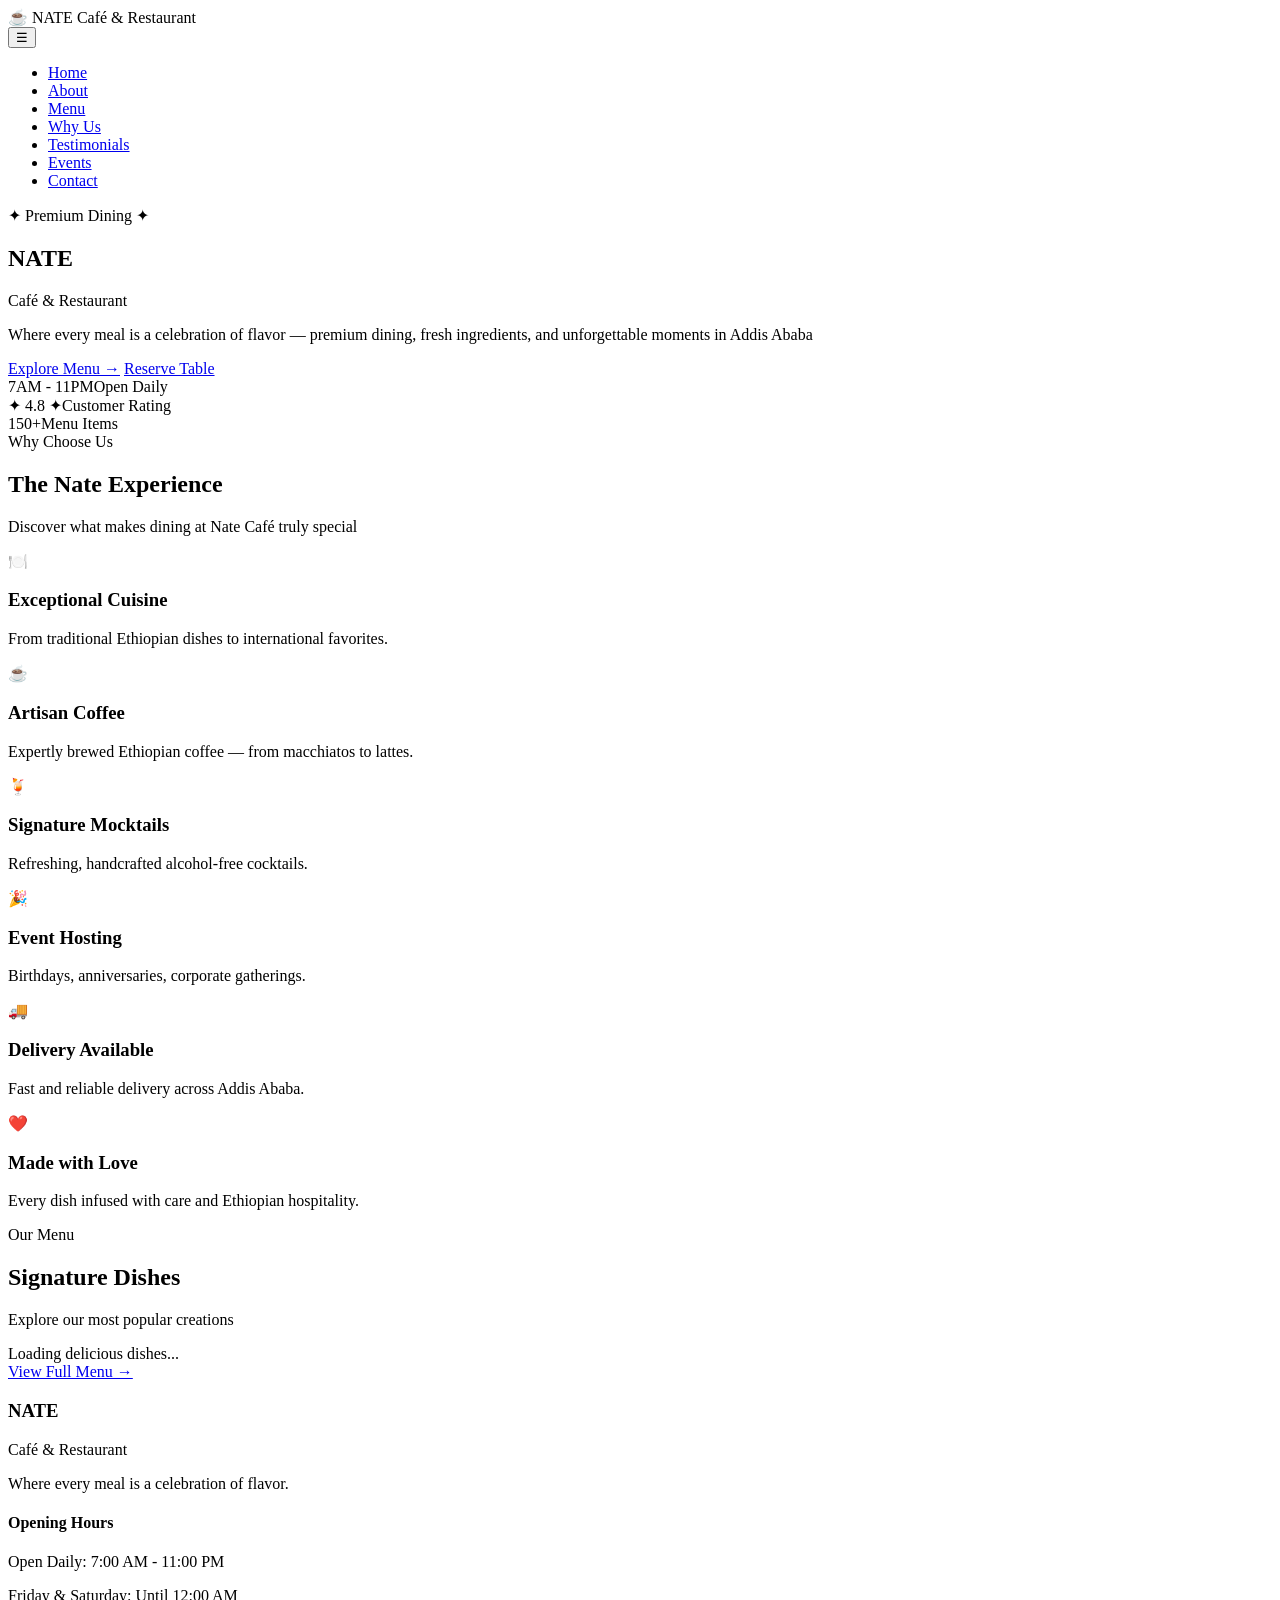
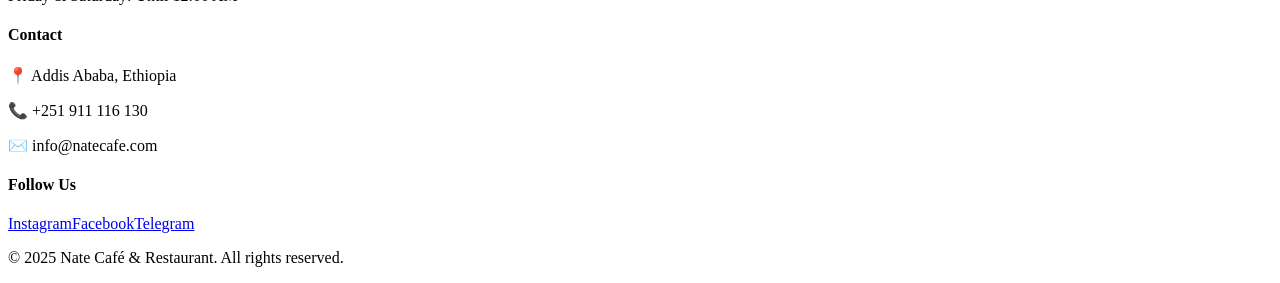
==== index.html @ e606db4b "Create index.html" ====
<!DOCTYPE html>
<html lang="en">
<head>
    <meta charset="UTF-8">
    <meta name="viewport" content="width=device-width, initial-scale=1.0">
    <title>Nate Café & Restaurant | Addis Ababa</title>
    <meta name="description" content="Premium dining in Addis Ababa. Fresh ingredients, artisan coffee, and unforgettable moments at Nate Café.">
    <link rel="stylesheet" href="css/style.css">
    <link rel="stylesheet" href="css/responsive.css">
</head>
<body>
    <nav class="navbar">
        <div class="nav-container">
            <div class="logo">
                <span class="logo-icon">☕</span>
                <span class="logo-text">NATE</span>
                <span class="logo-suffix">Café & Restaurant</span>
            </div>
            <button class="mobile-menu-btn" aria-label="Menu">☰</button>
            <ul class="nav-menu">
                <li><a href="index.html" class="active">Home</a></li>
                <li><a href="about.html">About</a></li>
                <li><a href="menu.html">Menu</a></li>
                <li><a href="why-us.html">Why Us</a></li>
                <li><a href="testimonials.html">Testimonials</a></li>
                <li><a href="events.html">Events</a></li>
                <li><a href="contact.html">Contact</a></li>
            </ul>
        </div>
    </nav>

    <section class="hero">
        <div class="hero-overlay"></div>
        <div class="hero-content">
            <div class="hero-badge">✦ Premium Dining ✦</div>
            <h1 class="hero-title">NATE</h1>
            <p class="hero-subtitle">Café & Restaurant</p>
            <p class="hero-description">Where every meal is a celebration of flavor — premium dining, fresh ingredients, and unforgettable moments in Addis Ababa</p>
            <div class="hero-buttons">
                <a href="menu.html" class="btn-primary">Explore Menu →</a>
                <a href="contact.html" class="btn-secondary">Reserve Table</a>
            </div>
            <div class="hero-stats">
                <div class="stat"><span class="stat-number">7AM - 11PM</span><span class="stat-label">Open Daily</span></div>
                <div class="stat"><span class="stat-number">✦ 4.8 ✦</span><span class="stat-label">Customer Rating</span></div>
                <div class="stat"><span class="stat-number">150+</span><span class="stat-label">Menu Items</span></div>
            </div>
        </div>
    </section>

    <section class="features">
        <div class="container">
            <div class="section-header">
                <span class="section-badge">Why Choose Us</span>
                <h2>The Nate Experience</h2>
                <p>Discover what makes dining at Nate Café truly special</p>
            </div>
            <div class="features-grid">
                <div class="feature-card"><div class="feature-icon">🍽️</div><h3>Exceptional Cuisine</h3><p>From traditional Ethiopian dishes to international favorites.</p></div>
                <div class="feature-card"><div class="feature-icon">☕</div><h3>Artisan Coffee</h3><p>Expertly brewed Ethiopian coffee — from macchiatos to lattes.</p></div>
                <div class="feature-card"><div class="feature-icon">🍹</div><h3>Signature Mocktails</h3><p>Refreshing, handcrafted alcohol-free cocktails.</p></div>
                <div class="feature-card"><div class="feature-icon">🎉</div><h3>Event Hosting</h3><p>Birthdays, anniversaries, corporate gatherings.</p></div>
                <div class="feature-card"><div class="feature-icon">🚚</div><h3>Delivery Available</h3><p>Fast and reliable delivery across Addis Ababa.</p></div>
                <div class="feature-card"><div class="feature-icon">❤️</div><h3>Made with Love</h3><p>Every dish infused with care and Ethiopian hospitality.</p></div>
            </div>
        </div>
    </section>

    <section class="signature-dishes">
        <div class="container">
            <div class="section-header">
                <span class="section-badge">Our Menu</span>
                <h2>Signature Dishes</h2>
                <p>Explore our most popular creations</p>
            </div>
            <div id="featured-menu" class="dishes-grid">
                <div class="loading-spinner">Loading delicious dishes...</div>
            </div>
            <div class="text-center"><a href="menu.html" class="btn-primary">View Full Menu →</a></div>
        </div>
    </section>

    <footer class="footer">
        <div class="container">
            <div class="footer-grid">
                <div class="footer-info"><h3>NATE</h3><p>Café & Restaurant</p><p>Where every meal is a celebration of flavor.</p></div>
                <div class="footer-hours"><h4>Opening Hours</h4><p>Open Daily: 7:00 AM - 11:00 PM</p><p>Friday & Saturday: Until 12:00 AM</p></div>
                <div class="footer-contact"><h4>Contact</h4><p>📍 Addis Ababa, Ethiopia</p><p>📞 +251 911 116 130</p><p>✉️ info@natecafe.com</p></div>
                <div class="footer-social"><h4>Follow Us</h4><div class="social-links"><a href="#">Instagram</a><a href="#">Facebook</a><a href="#">Telegram</a></div></div>
            </div>
            <div class="footer-bottom"><p>&copy; 2025 Nate Café & Restaurant. All rights reserved.</p></div>
        </div>
    </footer>

    <script src="js/main.js"></script>
    <script src="js/menu-loader.js"></script>
</body>
</html>
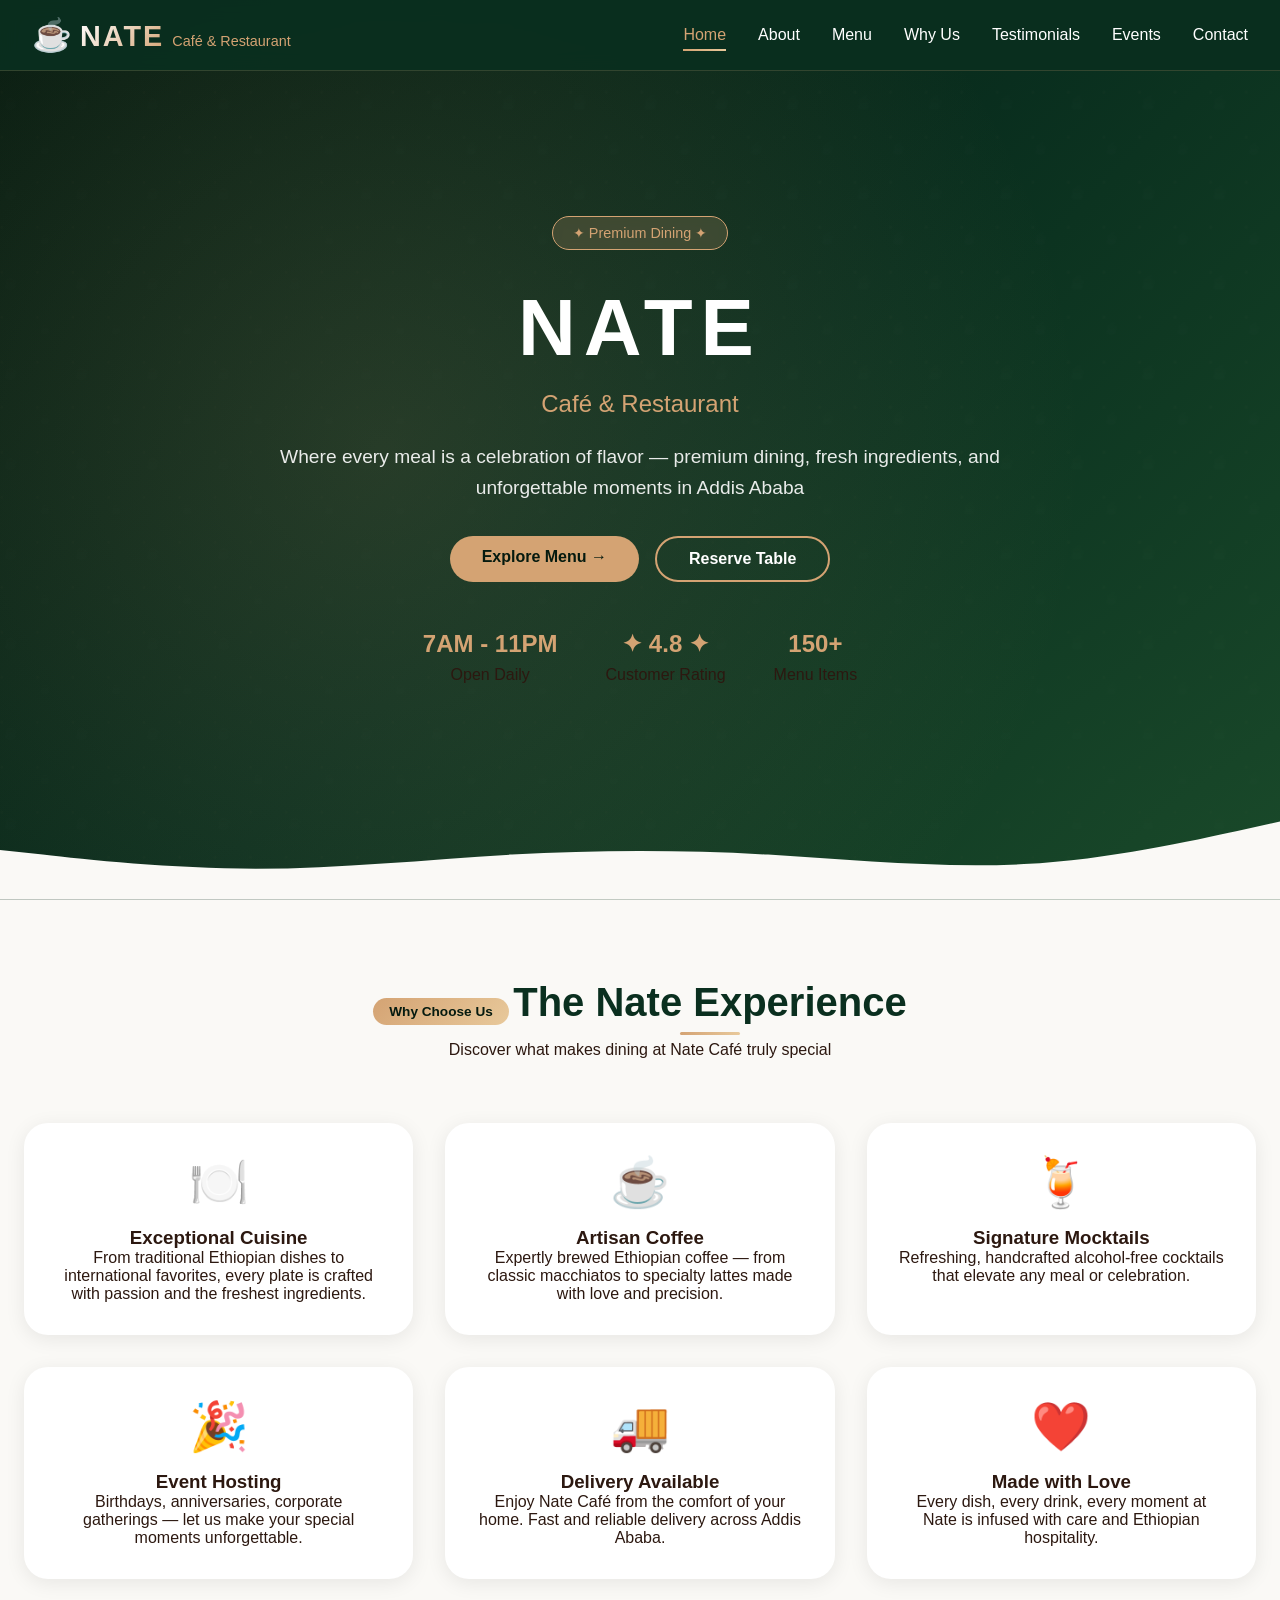
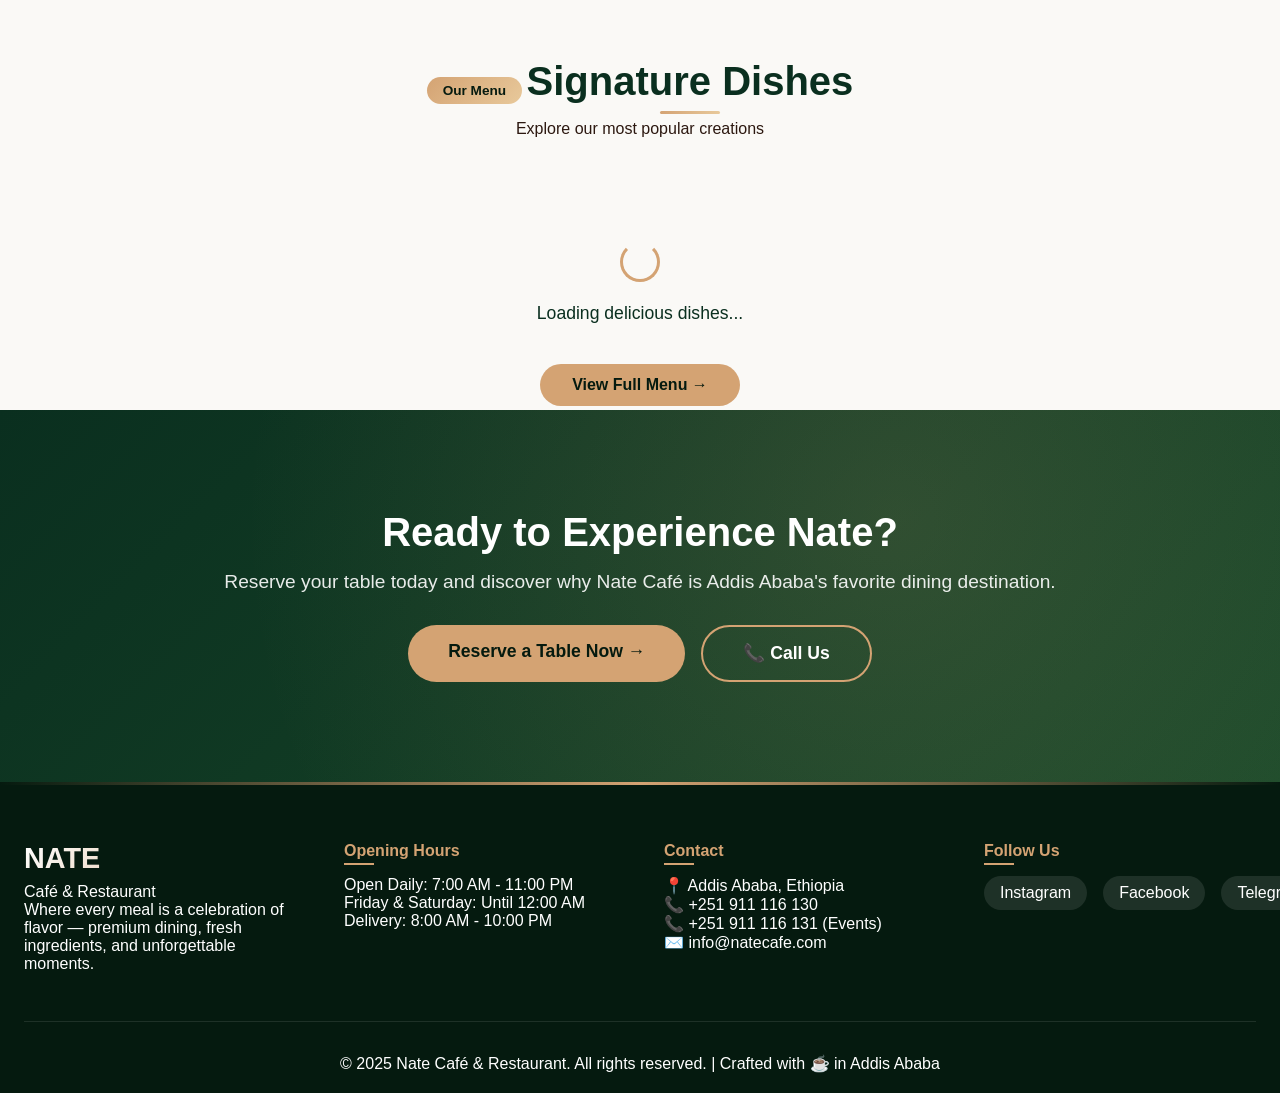
==== commit 43b3b93b: "Update index.html" ====
--- a/index.html
+++ b/index.html
@@ -3,12 +3,38 @@
 <head>
     <meta charset="UTF-8">
     <meta name="viewport" content="width=device-width, initial-scale=1.0">
-    <title>Nate Café & Restaurant | Addis Ababa</title>
-    <meta name="description" content="Premium dining in Addis Ababa. Fresh ingredients, artisan coffee, and unforgettable moments at Nate Café.">
+    <title>Nate Café & Restaurant | Premium Dining in Addis Ababa</title>
+    <meta name="description" content="Experience premium dining in Addis Ababa. Fresh ingredients, artisan coffee, and unforgettable moments at Nate Café & Restaurant. 150+ menu items.">
+    <meta name="keywords" content="cafe addis ababa, restaurant ethiopia, nate cafe, premium dining, ethiopian coffee">
+    <meta name="author" content="Nate Café">
+    
+    <!-- Open Graph / Social Media -->
+    <meta property="og:title" content="Nate Café & Restaurant">
+    <meta property="og:description" content="Premium dining experience in Addis Ababa. Fresh ingredients, artisan coffee, and unforgettable moments.">
+    <meta property="og:type" content="restaurant">
+    <meta property="og:image" content="https://placehold.co/1200x630/0a2f1f/d4a373?text=Nate+Cafe">
+    
+    <!-- Favicon -->
+    <link rel="icon" type="image/svg+xml" href="data:image/svg+xml,%3Csvg xmlns='http://www.w3.org/2000/svg' viewBox='0 0 100 100'%3E%3Ctext y='.9em' font-size='90'%3E☕%3C/text%3E%3C/svg%3E">
+    
+    <!-- Stylesheets -->
     <link rel="stylesheet" href="css/style.css">
     <link rel="stylesheet" href="css/responsive.css">
+    
+    <style>
+        /* Additional inline styles for smooth loading */
+        body {
+            opacity: 0;
+            transition: opacity 0.5s ease;
+        }
+        body.loaded {
+            opacity: 1;
+        }
+    </style>
 </head>
 <body>
+
+    <!-- ===== NAVIGATION BAR ===== -->
     <nav class="navbar">
         <div class="nav-container">
             <div class="logo">
@@ -29,25 +55,65 @@
         </div>
     </nav>
 
+    <!-- ===== HERO SECTION with SVG Background ===== -->
     <section class="hero">
+        <!-- SVG Background Pattern -->
+        <svg class="hero-bg-svg" xmlns="http://www.w3.org/2000/svg" viewBox="0 0 1440 800" preserveAspectRatio="none">
+            <defs>
+                <pattern id="dots" x="0" y="0" width="40" height="40" patternUnits="userSpaceOnUse">
+                    <circle cx="2" cy="2" r="1.5" fill="rgba(212,163,115,0.15)"/>
+                </pattern>
+                <pattern id="coffee-beans" x="0" y="0" width="80" height="80" patternUnits="userSpaceOnUse">
+                    <text x="5" y="15" font-size="12" fill="rgba(212,163,115,0.08)">☕</text>
+                    <text x="45" y="55" font-size="10" fill="rgba(212,163,115,0.06)">☕</text>
+                </pattern>
+                <linearGradient id="heroGrad" x1="0%" y1="0%" x2="100%" y2="100%">
+                    <stop offset="0%" style="stop-color:#051a0f;stop-opacity:1" />
+                    <stop offset="50%" style="stop-color:#0a2f1f;stop-opacity:1" />
+                    <stop offset="100%" style="stop-color:#1a4a2a;stop-opacity:1" />
+                </linearGradient>
+            </defs>
+            <rect width="1440" height="800" fill="url(#heroGrad)"/>
+            <rect width="1440" height="800" fill="url(#dots)"/>
+            <rect width="1440" height="800" fill="url(#coffee-beans)"/>
+        </svg>
+        
         <div class="hero-overlay"></div>
+        
         <div class="hero-content">
             <div class="hero-badge">✦ Premium Dining ✦</div>
             <h1 class="hero-title">NATE</h1>
             <p class="hero-subtitle">Café & Restaurant</p>
             <p class="hero-description">Where every meal is a celebration of flavor — premium dining, fresh ingredients, and unforgettable moments in Addis Ababa</p>
+            
             <div class="hero-buttons">
                 <a href="menu.html" class="btn-primary">Explore Menu →</a>
                 <a href="contact.html" class="btn-secondary">Reserve Table</a>
             </div>
+            
             <div class="hero-stats">
-                <div class="stat"><span class="stat-number">7AM - 11PM</span><span class="stat-label">Open Daily</span></div>
-                <div class="stat"><span class="stat-number">✦ 4.8 ✦</span><span class="stat-label">Customer Rating</span></div>
-                <div class="stat"><span class="stat-number">150+</span><span class="stat-label">Menu Items</span></div>
-            </div>
-        </div>
+                <div class="stat">
+                    <span class="stat-number">7AM - 11PM</span>
+                    <span class="stat-label">Open Daily</span>
+                </div>
+                <div class="stat">
+                    <span class="stat-number">✦ 4.8 ✦</span>
+                    <span class="stat-label">Customer Rating</span>
+                </div>
+                <div class="stat">
+                    <span class="stat-number">150+</span>
+                    <span class="stat-label">Menu Items</span>
+                </div>
+            </div>
+        </div>
+        
+        <!-- Bottom Wave SVG -->
+        <svg class="hero-wave" xmlns="http://www.w3.org/2000/svg" viewBox="0 0 1440 120" preserveAspectRatio="none" style="position: absolute; bottom: 0; left: 0; width: 100%; z-index: 1;">
+            <path fill="#faf9f6" fill-opacity="1" d="M0,64L48,69.3C96,75,192,85,288,85.3C384,85,480,75,576,69.3C672,64,768,64,864,69.3C960,75,1056,85,1152,80C1248,75,1344,53,1392,42.7L1440,32L1440,120L1392,120C1344,120,1248,120,1152,120C1056,120,960,120,864,120C768,120,672,120,576,120C480,120,384,120,288,120C192,120,96,120,48,120L0,120Z"></path>
+        </svg>
     </section>
 
+    <!-- ===== FEATURES SECTION ===== -->
     <section class="features">
         <div class="container">
             <div class="section-header">
@@ -55,17 +121,48 @@
                 <h2>The Nate Experience</h2>
                 <p>Discover what makes dining at Nate Café truly special</p>
             </div>
+            
             <div class="features-grid">
-                <div class="feature-card"><div class="feature-icon">🍽️</div><h3>Exceptional Cuisine</h3><p>From traditional Ethiopian dishes to international favorites.</p></div>
-                <div class="feature-card"><div class="feature-icon">☕</div><h3>Artisan Coffee</h3><p>Expertly brewed Ethiopian coffee — from macchiatos to lattes.</p></div>
-                <div class="feature-card"><div class="feature-icon">🍹</div><h3>Signature Mocktails</h3><p>Refreshing, handcrafted alcohol-free cocktails.</p></div>
-                <div class="feature-card"><div class="feature-icon">🎉</div><h3>Event Hosting</h3><p>Birthdays, anniversaries, corporate gatherings.</p></div>
-                <div class="feature-card"><div class="feature-icon">🚚</div><h3>Delivery Available</h3><p>Fast and reliable delivery across Addis Ababa.</p></div>
-                <div class="feature-card"><div class="feature-icon">❤️</div><h3>Made with Love</h3><p>Every dish infused with care and Ethiopian hospitality.</p></div>
+                <div class="feature-card">
+                    <div class="feature-icon">🍽️</div>
+                    <h3>Exceptional Cuisine</h3>
+                    <p>From traditional Ethiopian dishes to international favorites, every plate is crafted with passion and the freshest ingredients.</p>
+                </div>
+                
+                <div class="feature-card">
+                    <div class="feature-icon">☕</div>
+                    <h3>Artisan Coffee</h3>
+                    <p>Expertly brewed Ethiopian coffee — from classic macchiatos to specialty lattes made with love and precision.</p>
+                </div>
+                
+                <div class="feature-card">
+                    <div class="feature-icon">🍹</div>
+                    <h3>Signature Mocktails</h3>
+                    <p>Refreshing, handcrafted alcohol-free cocktails that elevate any meal or celebration.</p>
+                </div>
+                
+                <div class="feature-card">
+                    <div class="feature-icon">🎉</div>
+                    <h3>Event Hosting</h3>
+                    <p>Birthdays, anniversaries, corporate gatherings — let us make your special moments unforgettable.</p>
+                </div>
+                
+                <div class="feature-card">
+                    <div class="feature-icon">🚚</div>
+                    <h3>Delivery Available</h3>
+                    <p>Enjoy Nate Café from the comfort of your home. Fast and reliable delivery across Addis Ababa.</p>
+                </div>
+                
+                <div class="feature-card">
+                    <div class="feature-icon">❤️</div>
+                    <h3>Made with Love</h3>
+                    <p>Every dish, every drink, every moment at Nate is infused with care and Ethiopian hospitality.</p>
+                </div>
             </div>
         </div>
     </section>
 
+    <!-- ===== SIGNATURE DISHES SECTION ===== -->
     <section class="signature-dishes">
         <div class="container">
             <div class="section-header">
@@ -73,26 +170,161 @@
                 <h2>Signature Dishes</h2>
                 <p>Explore our most popular creations</p>
             </div>
+            
             <div id="featured-menu" class="dishes-grid">
-                <div class="loading-spinner">Loading delicious dishes...</div>
-            </div>
-            <div class="text-center"><a href="menu.html" class="btn-primary">View Full Menu →</a></div>
+                <div class="loading-spinner">
+                    <div style="display: inline-block; width: 40px; height: 40px; border: 3px solid #d4a373; border-top-color: transparent; border-radius: 50%; animation: spin 1s linear infinite;"></div>
+                    <p style="margin-top: 1rem;">Loading delicious dishes...</p>
+                </div>
+            </div>
+            
+            <div class="text-center">
+                <a href="menu.html" class="btn-primary">View Full Menu →</a>
+            </div>
         </div>
     </section>
 
+    <!-- ===== CTA SECTION ===== -->
+    <section class="cta-section">
+        <div class="cta-overlay"></div>
+        <div class="container">
+            <div class="cta-content">
+                <h2>Ready to Experience Nate?</h2>
+                <p>Reserve your table today and discover why Nate Café is Addis Ababa's favorite dining destination.</p>
+                <div class="cta-buttons">
+                    <a href="contact.html" class="btn-primary btn-large">Reserve a Table Now →</a>
+                    <a href="tel:+251911116130" class="btn-secondary btn-large">📞 Call Us</a>
+                </div>
+            </div>
+        </div>
+    </section>
+
+    <!-- ===== FOOTER ===== -->
     <footer class="footer">
         <div class="container">
             <div class="footer-grid">
-                <div class="footer-info"><h3>NATE</h3><p>Café & Restaurant</p><p>Where every meal is a celebration of flavor.</p></div>
-                <div class="footer-hours"><h4>Opening Hours</h4><p>Open Daily: 7:00 AM - 11:00 PM</p><p>Friday & Saturday: Until 12:00 AM</p></div>
-                <div class="footer-contact"><h4>Contact</h4><p>📍 Addis Ababa, Ethiopia</p><p>📞 +251 911 116 130</p><p>✉️ info@natecafe.com</p></div>
-                <div class="footer-social"><h4>Follow Us</h4><div class="social-links"><a href="#">Instagram</a><a href="#">Facebook</a><a href="#">Telegram</a></div></div>
-            </div>
-            <div class="footer-bottom"><p>&copy; 2025 Nate Café & Restaurant. All rights reserved.</p></div>
+                <div class="footer-info">
+                    <h3>NATE</h3>
+                    <p>Café & Restaurant</p>
+                    <p>Where every meal is a celebration of flavor — premium dining, fresh ingredients, and unforgettable moments.</p>
+                </div>
+                
+                <div class="footer-hours">
+                    <h4>Opening Hours</h4>
+                    <p>Open Daily: 7:00 AM - 11:00 PM</p>
+                    <p>Friday & Saturday: Until 12:00 AM</p>
+                    <p>Delivery: 8:00 AM - 10:00 PM</p>
+                </div>
+                
+                <div class="footer-contact">
+                    <h4>Contact</h4>
+                    <p>📍 Addis Ababa, Ethiopia</p>
+                    <p>📞 +251 911 116 130</p>
+                    <p>📞 +251 911 116 131 (Events)</p>
+                    <p>✉️ info@natecafe.com</p>
+                </div>
+                
+                <div class="footer-social">
+                    <h4>Follow Us</h4>
+                    <div class="social-links">
+                        <a href="#">Instagram</a>
+                        <a href="#">Facebook</a>
+                        <a href="#">Telegram</a>
+                        <a href="#">TikTok</a>
+                    </div>
+                </div>
+            </div>
+            
+            <div class="footer-bottom">
+                <p>&copy; 2025 Nate Café & Restaurant. All rights reserved. | Crafted with ☕ in Addis Ababa</p>
+            </div>
         </div>
     </footer>
 
+    <!-- ===== SCRIPTS ===== -->
     <script src="js/main.js"></script>
     <script src="js/menu-loader.js"></script>
+    
+    <style>
+        @keyframes spin {
+            to { transform: rotate(360deg); }
+        }
+        
+        .cta-section {
+            position: relative;
+            padding: 100px 0;
+            background: linear-gradient(135deg, #0a2f1f 0%, #1a4a2a 100%);
+            overflow: hidden;
+        }
+        
+        .cta-overlay {
+            position: absolute;
+            top: 0;
+            left: 0;
+            right: 0;
+            bottom: 0;
+            background: radial-gradient(circle at 70% 30%, rgba(212, 163, 115, 0.15) 0%, transparent 70%);
+        }
+        
+        .cta-content {
+            position: relative;
+            z-index: 2;
+            text-align: center;
+            color: var(--text-light);
+        }
+        
+        .cta-content h2 {
+            font-size: 2.5rem;
+            margin-bottom: 1rem;
+        }
+        
+        .cta-content p {
+            font-size: 1.2rem;
+            margin-bottom: 2rem;
+            opacity: 0.9;
+        }
+        
+        .cta-buttons {
+            display: flex;
+            gap: 1rem;
+            justify-content: center;
+        }
+        
+        .btn-large {
+            padding: 16px 40px;
+            font-size: 1.1rem;
+        }
+        
+        @media (max-width: 768px) {
+            .cta-buttons {
+                flex-direction: column;
+                align-items: center;
+            }
+            .cta-content h2 {
+                font-size: 1.8rem;
+            }
+        }
+        
+        .hero-wave {
+            pointer-events: none;
+        }
+        
+        .text-center {
+            text-align: center;
+        }
+        
+        .loading-spinner {
+            text-align: center;
+            padding: 40px;
+            grid-column: 1/-1;
+        }
+    </style>
+    
+    <script>
+        // Page load animation
+        window.addEventListener('load', function() {
+            document.body.classList.add('loaded');
+        });
+    </script>
 </body>
 </html>
--- a/css/style.css
+++ b/css/style.css
@@ -0,0 +1,805 @@
+:root {
+    --primary-green: #0a2f1f;
+    --primary-green-light: #1a4a2a;
+    --primary-green-dark: #051a0f;
+    --accent-gold: #d4a373;
+    --accent-gold-light: #e8c99b;
+    --accent-gold-dark: #b8860b;
+    --text-light: #ffffff;
+    --text-dark: #2c1810;
+    --bg-light: #faf9f6;
+    --glow-green: rgba(26, 74, 42, 0.5);
+    --glow-gold: rgba(212, 163, 115, 0.3);
+    --transition-fast: 0.2s ease;
+    --transition-normal: 0.3s ease;
+    --transition-slow: 0.5s ease;
+}
+
+* {
+    margin: 0;
+    padding: 0;
+    box-sizing: border-box;
+}
+
+body {
+    font-family: -apple-system, BlinkMacSystemFont, 'Segoe UI', Roboto, 'Helvetica Neue', sans-serif;
+    background: var(--bg-light);
+    color: var(--text-dark);
+    overflow-x: hidden;
+}
+
+.container {
+    max-width: 1280px;
+    margin: 0 auto;
+    padding: 0 24px;
+}
+
+/* ===== ANIMATIONS ===== */
+@keyframes fadeInUp {
+    from {
+        opacity: 0;
+        transform: translateY(30px);
+    }
+    to {
+        opacity: 1;
+        transform: translateY(0);
+    }
+}
+
+@keyframes fadeInLeft {
+    from {
+        opacity: 0;
+        transform: translateX(-30px);
+    }
+    to {
+        opacity: 1;
+        transform: translateX(0);
+    }
+}
+
+@keyframes fadeInRight {
+    from {
+        opacity: 0;
+        transform: translateX(30px);
+    }
+    to {
+        opacity: 1;
+        transform: translateX(0);
+    }
+}
+
+@keyframes scaleIn {
+    from {
+        opacity: 0;
+        transform: scale(0.9);
+    }
+    to {
+        opacity: 1;
+        transform: scale(1);
+    }
+}
+
+@keyframes float {
+    0%, 100% {
+        transform: translateY(0px);
+    }
+    50% {
+        transform: translateY(-10px);
+    }
+}
+
+@keyframes pulse {
+    0%, 100% {
+        box-shadow: 0 0 0 0 rgba(212, 163, 115, 0.4);
+    }
+    50% {
+        box-shadow: 0 0 0 20px rgba(212, 163, 115, 0);
+    }
+}
+
+@keyframes shimmer {
+    0% {
+        background-position: -1000px 0;
+    }
+    100% {
+        background-position: 1000px 0;
+    }
+}
+
+@keyframes glowPulse {
+    0%, 100% {
+        text-shadow: 0 0 10px rgba(212, 163, 115, 0.3);
+    }
+    50% {
+        text-shadow: 0 0 30px rgba(212, 163, 115, 0.6);
+    }
+}
+
+/* Animated Elements */
+.animate-on-scroll {
+    opacity: 0;
+    transform: translateY(30px);
+    transition: all 0.6s ease;
+}
+
+.animate-on-scroll.animated {
+    opacity: 1;
+    transform: translateY(0);
+}
+
+/* ===== MODERN CARD STYLES ===== */
+.feature-card, .menu-card, .value-card, .differentiator-card, .testimonial-card, .event-card {
+    background: white;
+    border-radius: 24px;
+    overflow: hidden;
+    transition: all var(--transition-normal);
+    box-shadow: 0 4px 20px rgba(0, 0, 0, 0.08);
+    position: relative;
+    animation: fadeInUp 0.6s ease backwards;
+}
+
+.feature-card:hover, .menu-card:hover, .value-card:hover, .differentiator-card:hover {
+    transform: translateY(-8px) scale(1.02);
+    box-shadow: 0 20px 40px rgba(0, 0, 0, 0.15);
+}
+
+/* Card Glow Effect on Hover */
+.feature-card::before, .menu-card::before {
+    content: '';
+    position: absolute;
+    top: 0;
+    left: 0;
+    right: 0;
+    bottom: 0;
+    background: radial-gradient(circle at var(--mouse-x, 50%) var(--mouse-y, 50%), rgba(212, 163, 115, 0.15), transparent 70%);
+    opacity: 0;
+    transition: opacity 0.3s ease;
+    pointer-events: none;
+    border-radius: 24px;
+}
+
+.feature-card:hover::before, .menu-card:hover::before {
+    opacity: 1;
+}
+
+/* Card Image Zoom */
+.menu-image {
+    width: 100%;
+    height: 220px;
+    overflow: hidden;
+    position: relative;
+}
+
+.menu-image img {
+    width: 100%;
+    height: 100%;
+    object-fit: cover;
+    transition: transform 0.5s ease;
+}
+
+.menu-card:hover .menu-image img {
+    transform: scale(1.1);
+}
+
+/* Card Price Tag */
+.price {
+    background: linear-gradient(135deg, var(--accent-gold), var(--accent-gold-light));
+    padding: 4px 12px;
+    border-radius: 50px;
+    font-weight: bold;
+    color: var(--primary-green-dark);
+    transition: all 0.3s ease;
+}
+
+.menu-card:hover .price {
+    transform: scale(1.05);
+    box-shadow: 0 4px 12px rgba(212, 163, 115, 0.3);
+}
+
+/* ===== MODERN NAVIGATION ===== */
+.navbar {
+    position: fixed;
+    top: 0;
+    width: 100%;
+    background: rgba(10, 47, 31, 0.95);
+    backdrop-filter: blur(10px);
+    z-index: 1000;
+    border-bottom: 1px solid rgba(212, 163, 115, 0.2);
+    transition: all var(--transition-normal);
+}
+
+.nav-container {
+    display: flex;
+    justify-content: space-between;
+    align-items: center;
+    padding: 1rem 2rem;
+    max-width: 1400px;
+    margin: 0 auto;
+}
+
+.logo {
+    display: flex;
+    align-items: baseline;
+    gap: 8px;
+    position: relative;
+    z-index: 1001;
+}
+
+.logo-icon {
+    font-size: 2rem;
+    animation: float 3s ease-in-out infinite;
+}
+
+.logo-text {
+    font-size: 1.8rem;
+    font-weight: bold;
+    color: var(--text-light);
+    letter-spacing: 2px;
+    background: linear-gradient(135deg, #fff, var(--accent-gold));
+    -webkit-background-clip: text;
+    background-clip: text;
+    color: transparent;
+}
+
+.logo-suffix {
+    font-size: 0.9rem;
+    color: var(--accent-gold);
+}
+
+/* Desktop Navigation */
+.nav-menu {
+    display: flex;
+    list-style: none;
+    gap: 2rem;
+}
+
+.nav-menu a {
+    color: var(--text-light);
+    text-decoration: none;
+    font-weight: 500;
+    transition: var(--transition-fast);
+    position: relative;
+    padding: 8px 0;
+}
+
+.nav-menu a::after {
+    content: '';
+    position: absolute;
+    bottom: 0;
+    left: 0;
+    width: 0;
+    height: 2px;
+    background: linear-gradient(90deg, var(--accent-gold), var(--accent-gold-light));
+    transition: width 0.3s ease;
+}
+
+.nav-menu a:hover::after,
+.nav-menu a.active::after {
+    width: 100%;
+}
+
+.nav-menu a:hover,
+.nav-menu a.active {
+    color: var(--accent-gold);
+}
+
+/* Mobile Menu Button */
+.mobile-menu-btn {
+    display: none;
+    background: none;
+    border: none;
+    color: white;
+    font-size: 1.8rem;
+    cursor: pointer;
+    z-index: 1001;
+    transition: transform 0.3s ease;
+}
+
+.mobile-menu-btn:hover {
+    transform: scale(1.1);
+}
+
+/* Mobile Side Navigation */
+@media (max-width: 768px) {
+    .mobile-menu-btn {
+        display: block;
+    }
+
+    .nav-menu {
+        position: fixed;
+        top: 0;
+        right: -100%;
+        width: 280px;
+        height: 100vh;
+        background: linear-gradient(135deg, var(--primary-green-dark), var(--primary-green));
+        flex-direction: column;
+        justify-content: center;
+        align-items: center;
+        gap: 2rem;
+        transition: right 0.4s cubic-bezier(0.4, 0, 0.2, 1);
+        z-index: 1000;
+        box-shadow: -5px 0 30px rgba(0, 0, 0, 0.3);
+    }
+
+    .nav-menu.active {
+        right: 0;
+    }
+
+    .nav-menu a {
+        font-size: 1.2rem;
+        opacity: 0;
+        transform: translateX(30px);
+        transition: all 0.3s ease;
+    }
+
+    .nav-menu.active a {
+        opacity: 1;
+        transform: translateX(0);
+    }
+
+    .nav-menu.active a:nth-child(1) { transition-delay: 0.05s; }
+    .nav-menu.active a:nth-child(2) { transition-delay: 0.1s; }
+    .nav-menu.active a:nth-child(3) { transition-delay: 0.15s; }
+    .nav-menu.active a:nth-child(4) { transition-delay: 0.2s; }
+    .nav-menu.active a:nth-child(5) { transition-delay: 0.25s; }
+    .nav-menu.active a:nth-child(6) { transition-delay: 0.3s; }
+    .nav-menu.active a:nth-child(7) { transition-delay: 0.35s; }
+
+    /* Overlay when menu is open */
+    body.menu-open::before {
+        content: '';
+        position: fixed;
+        top: 0;
+        left: 0;
+        width: 100%;
+        height: 100%;
+        background: rgba(0, 0, 0, 0.5);
+        z-index: 999;
+        backdrop-filter: blur(3px);
+    }
+}
+
+/* ===== HERO SECTION ===== */
+.hero {
+    position: relative;
+    min-height: 100vh;
+    background: linear-gradient(135deg, var(--primary-green-dark) 0%, var(--primary-green) 50%, var(--primary-green-light) 100%);
+    display: flex;
+    align-items: center;
+    justify-content: center;
+    text-align: center;
+    overflow: hidden;
+}
+
+/* SVG Background Pattern */
+.hero-bg-svg {
+    position: absolute;
+    top: 0;
+    left: 0;
+    width: 100%;
+    height: 100%;
+    z-index: 0;
+    opacity: 0.1;
+}
+
+.hero-overlay {
+    position: absolute;
+    top: 0;
+    left: 0;
+    right: 0;
+    bottom: 0;
+    background: radial-gradient(circle at 30% 50%, rgba(212, 163, 115, 0.15) 0%, transparent 70%);
+}
+
+.hero-content {
+    position: relative;
+    z-index: 2;
+    max-width: 800px;
+    padding: 120px 24px;
+    animation: scaleIn 0.8s ease;
+}
+
+.hero-badge {
+    display: inline-block;
+    padding: 8px 20px;
+    background: rgba(212, 163, 115, 0.2);
+    border: 1px solid var(--accent-gold);
+    border-radius: 50px;
+    color: var(--accent-gold);
+    font-size: 0.9rem;
+    margin-bottom: 2rem;
+    backdrop-filter: blur(5px);
+    animation: pulse 2s infinite;
+}
+
+.hero-title {
+    font-size: 5rem;
+    font-weight: bold;
+    color: var(--text-light);
+    letter-spacing: 8px;
+    margin-bottom: 1rem;
+    animation: glowPulse 3s ease-in-out infinite;
+}
+
+.hero-subtitle {
+    font-size: 1.5rem;
+    color: var(--accent-gold);
+    margin-bottom: 1.5rem;
+}
+
+.hero-description {
+    font-size: 1.2rem;
+    color: var(--text-light);
+    opacity: 0.9;
+    margin-bottom: 2rem;
+    line-height: 1.6;
+}
+
+/* Hero Buttons */
+.hero-buttons {
+    display: flex;
+    gap: 1rem;
+    justify-content: center;
+    margin-bottom: 3rem;
+}
+
+.btn-primary, .btn-secondary {
+    padding: 12px 32px;
+    border-radius: 50px;
+    text-decoration: none;
+    font-weight: 600;
+    transition: all var(--transition-normal);
+    display: inline-block;
+    position: relative;
+    overflow: hidden;
+    z-index: 1;
+}
+
+.btn-primary {
+    background: var(--accent-gold);
+    color: var(--primary-green-dark);
+}
+
+.btn-primary::before {
+    content: '';
+    position: absolute;
+    top: 50%;
+    left: 50%;
+    width: 0;
+    height: 0;
+    background: rgba(255, 255, 255, 0.3);
+    border-radius: 50%;
+    transform: translate(-50%, -50%);
+    transition: width 0.6s, height 0.6s;
+    z-index: -1;
+}
+
+.btn-primary:hover::before {
+    width: 300px;
+    height: 300px;
+}
+
+.btn-primary:hover {
+    transform: translateY(-2px);
+    box-shadow: 0 10px 30px rgba(212, 163, 115, 0.4);
+}
+
+.btn-secondary {
+    background: transparent;
+    color: var(--text-light);
+    border: 2px solid var(--accent-gold);
+}
+
+.btn-secondary:hover {
+    background: var(--accent-gold);
+    color: var(--primary-green-dark);
+    transform: translateY(-2px);
+}
+
+/* Hero Stats */
+.hero-stats {
+    display: flex;
+    justify-content: center;
+    gap: 3rem;
+}
+
+.stat {
+    text-align: center;
+    animation: fadeInUp 0.6s ease backwards;
+}
+
+.stat:nth-child(1) { animation-delay: 0.1s; }
+.stat:nth-child(2) { animation-delay: 0.2s; }
+.stat:nth-child(3) { animation-delay: 0.3s; }
+
+.stat-number {
+    display: block;
+    font-size: 1.5rem;
+    font-weight: bold;
+    color: var(--accent-gold);
+    margin-bottom: 0.5rem;
+}
+
+/* ===== SVG ICONS ===== */
+.svg-icon {
+    width: 48px;
+    height: 48px;
+    margin-bottom: 1rem;
+    transition: transform 0.3s ease;
+}
+
+.feature-card:hover .svg-icon {
+    transform: scale(1.1) rotate(5deg);
+}
+
+/* ===== FEATURES GRID ===== */
+.features {
+    padding: 80px 0;
+    background: var(--bg-light);
+}
+
+.features-grid {
+    display: grid;
+    grid-template-columns: repeat(auto-fit, minmax(320px, 1fr));
+    gap: 2rem;
+}
+
+.feature-card {
+    text-align: center;
+    padding: 2rem;
+    animation: fadeInUp 0.6s ease backwards;
+}
+
+.feature-card:nth-child(1) { animation-delay: 0.1s; }
+.feature-card:nth-child(2) { animation-delay: 0.2s; }
+.feature-card:nth-child(3) { animation-delay: 0.3s; }
+.feature-card:nth-child(4) { animation-delay: 0.4s; }
+.feature-card:nth-child(5) { animation-delay: 0.5s; }
+.feature-card:nth-child(6) { animation-delay: 0.6s; }
+
+.feature-icon {
+    font-size: 3rem;
+    margin-bottom: 1rem;
+    display: inline-block;
+    transition: transform 0.3s ease;
+}
+
+.feature-card:hover .feature-icon {
+    transform: scale(1.1) translateY(-5px);
+}
+
+/* ===== SECTION HEADERS ===== */
+.section-header {
+    text-align: center;
+    margin-bottom: 4rem;
+}
+
+.section-badge {
+    display: inline-block;
+    padding: 6px 16px;
+    background: linear-gradient(135deg, var(--accent-gold), var(--accent-gold-light));
+    color: var(--primary-green-dark);
+    border-radius: 50px;
+    font-size: 0.85rem;
+    font-weight: 600;
+    margin-bottom: 1rem;
+    animation: pulse 2s infinite;
+}
+
+.section-header h2 {
+    font-size: 2.5rem;
+    color: var(--primary-green);
+    margin-bottom: 1rem;
+    position: relative;
+    display: inline-block;
+}
+
+.section-header h2::after {
+    content: '';
+    position: absolute;
+    bottom: -10px;
+    left: 50%;
+    transform: translateX(-50%);
+    width: 60px;
+    height: 3px;
+    background: linear-gradient(90deg, var(--accent-gold), var(--accent-gold-light));
+    border-radius: 3px;
+}
+
+/* ===== MENU GRID ===== */
+.dishes-grid, .menu-grid {
+    display: grid;
+    grid-template-columns: repeat(auto-fit, minmax(320px, 1fr));
+    gap: 2rem;
+}
+
+.menu-content {
+    padding: 1.5rem;
+}
+
+.menu-header {
+    display: flex;
+    justify-content: space-between;
+    align-items: baseline;
+    margin-bottom: 0.75rem;
+}
+
+.menu-header h3 {
+    font-size: 1.2rem;
+    color: var(--primary-green);
+}
+
+.category {
+    display: inline-block;
+    background: linear-gradient(135deg, #f0f0f0, #e0e0e0);
+    padding: 4px 12px;
+    border-radius: 20px;
+    font-size: 0.75rem;
+    margin-top: 0.75rem;
+}
+
+/* ===== FILTER BUTTONS ===== */
+.menu-filters {
+    display: flex;
+    flex-wrap: wrap;
+    justify-content: center;
+    gap: 1rem;
+    margin-bottom: 3rem;
+}
+
+.filter-btn {
+    padding: 10px 24px;
+    background: white;
+    border: 2px solid var(--primary-green);
+    border-radius: 50px;
+    cursor: pointer;
+    transition: all var(--transition-fast);
+    font-weight: 600;
+    position: relative;
+    overflow: hidden;
+}
+
+.filter-btn:hover {
+    background: var(--primary-green);
+    color: white;
+    transform: translateY(-2px);
+}
+
+.filter-btn.active {
+    background: var(--primary-green);
+    color: white;
+    box-shadow: 0 4px 15px rgba(10, 47, 31, 0.3);
+}
+
+/* ===== FOOTER ===== */
+.footer {
+    background: var(--primary-green-dark);
+    color: var(--text-light);
+    padding: 60px 0 20px;
+    position: relative;
+    overflow: hidden;
+}
+
+.footer::before {
+    content: '';
+    position: absolute;
+    top: 0;
+    left: 0;
+    width: 100%;
+    height: 3px;
+    background: linear-gradient(90deg, transparent, var(--accent-gold), transparent);
+}
+
+.footer-grid {
+    display: grid;
+    grid-template-columns: repeat(auto-fit, minmax(250px, 1fr));
+    gap: 3rem;
+    margin-bottom: 3rem;
+}
+
+.footer-info h3 {
+    font-size: 1.8rem;
+    background: linear-gradient(135deg, #fff, var(--accent-gold));
+    -webkit-background-clip: text;
+    background-clip: text;
+    color: transparent;
+    margin-bottom: 0.5rem;
+}
+
+.footer-hours h4, .footer-contact h4, .footer-social h4 {
+    color: var(--accent-gold);
+    margin-bottom: 1rem;
+    position: relative;
+    display: inline-block;
+}
+
+.footer-hours h4::after, .footer-contact h4::after, .footer-social h4::after {
+    content: '';
+    position: absolute;
+    bottom: -5px;
+    left: 0;
+    width: 30px;
+    height: 2px;
+    background: var(--accent-gold);
+}
+
+.social-links {
+    display: flex;
+    gap: 1rem;
+}
+
+.social-links a {
+    color: var(--text-light);
+    text-decoration: none;
+    transition: all var(--transition-fast);
+    padding: 8px 16px;
+    border-radius: 50px;
+    background: rgba(255, 255, 255, 0.1);
+}
+
+.social-links a:hover {
+    background: var(--accent-gold);
+    color: var(--primary-green-dark);
+    transform: translateY(-3px);
+}
+
+.footer-bottom {
+    text-align: center;
+    padding-top: 2rem;
+    border-top: 1px solid rgba(255, 255, 255, 0.1);
+}
+
+/* ===== UTILITIES ===== */
+.text-center {
+    text-align: center;
+}
+
+.loading-spinner {
+    text-align: center;
+    padding: 40px;
+    font-size: 1.1rem;
+    color: var(--primary-green);
+}
+
+/* Scroll to Top Button */
+.scroll-top {
+    position: fixed;
+    bottom: 30px;
+    right: 30px;
+    width: 50px;
+    height: 50px;
+    background: var(--accent-gold);
+    color: var(--primary-green-dark);
+    border: none;
+    border-radius: 50%;
+    cursor: pointer;
+    opacity: 0;
+    visibility: hidden;
+    transition: all var(--transition-normal);
+    z-index: 999;
+    font-size: 1.5rem;
+    box-shadow: 0 4px 15px rgba(0, 0, 0, 0.2);
+}
+
+.scroll-top.visible {
+    opacity: 1;
+    visibility: visible;
+}
+
+.scroll-top:hover {
+    transform: translateY(-5px);
+    background: var(--accent-gold-light);
+}
+
+/* Responsive */
+@media (max-width: 768px) {
+    .hero-title { font-size: 2.5rem; letter-spacing: 4px; }
+    .hero-subtitle { font-size: 1.1rem; }
+    .hero-description { font-size: 0.95rem; }
+    .hero-buttons { flex-direction: column; align-items: center; }
+    .hero-stats { flex-direction: column; gap: 1.5rem; }
+    .section-header h2 { font-size: 1.8rem; }
+    .features-grid, .dishes-grid, .menu-grid { grid-template-columns: 1fr; }
+    .menu-filters { gap: 0.5rem; }
+    .filter-btn { padding: 6px 12px; font-size: 0.8rem; }
+}
--- a/css/responsive.css
+++ b/css/responsive.css
@@ -0,0 +1,23 @@
+@media (max-width: 768px) {
+    .container { padding: 0 16px; }
+    .nav-container { padding: 0.75rem 1rem; }
+    .logo-text { font-size: 1.2rem; }
+    .logo-suffix { display: none; }
+    .hero-content { padding: 100px 16px; }
+    .hero-title { font-size: 2.5rem; letter-spacing: 4px; }
+    .hero-subtitle { font-size: 1.1rem; }
+    .hero-description { font-size: 0.95rem; }
+    .hero-stats { gap: 1.5rem; }
+    .btn-primary, .btn-secondary { padding: 10px 24px; font-size: 0.9rem; }
+    .section-header h2 { font-size: 1.8rem; }
+    .page-hero { padding: 120px 0 60px; }
+    .page-hero h1 { font-size: 2rem; }
+    .menu-filters { gap: 0.5rem; }
+    .filter-btn { padding: 6px 12px; font-size: 0.75rem; }
+    .footer-grid { grid-template-columns: 1fr; text-align: center; gap: 1.5rem; }
+    .social-links { justify-content: center; }
+}
+
+@media (min-width: 769px) and (max-width: 1024px) {
+    .features-grid, .dishes-grid, .menu-grid { grid-template-columns: repeat(2, 1fr); }
+}
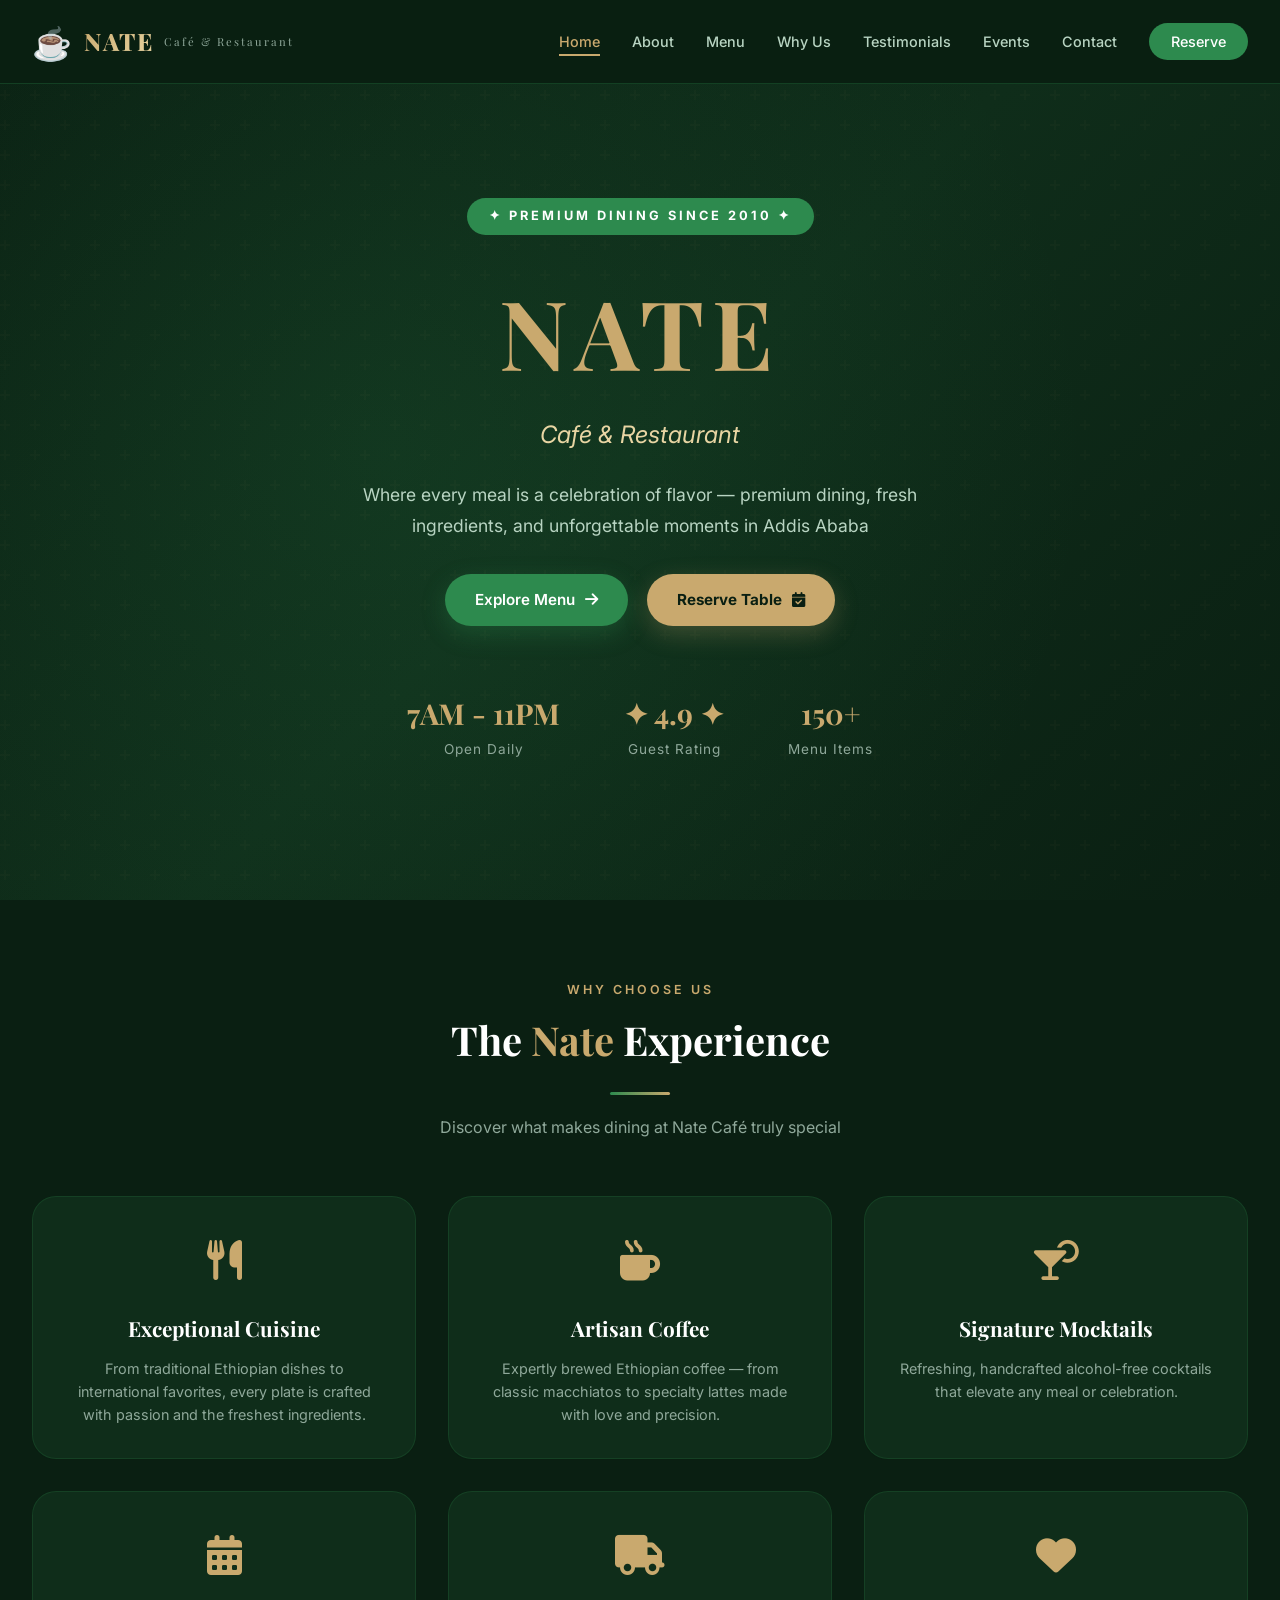
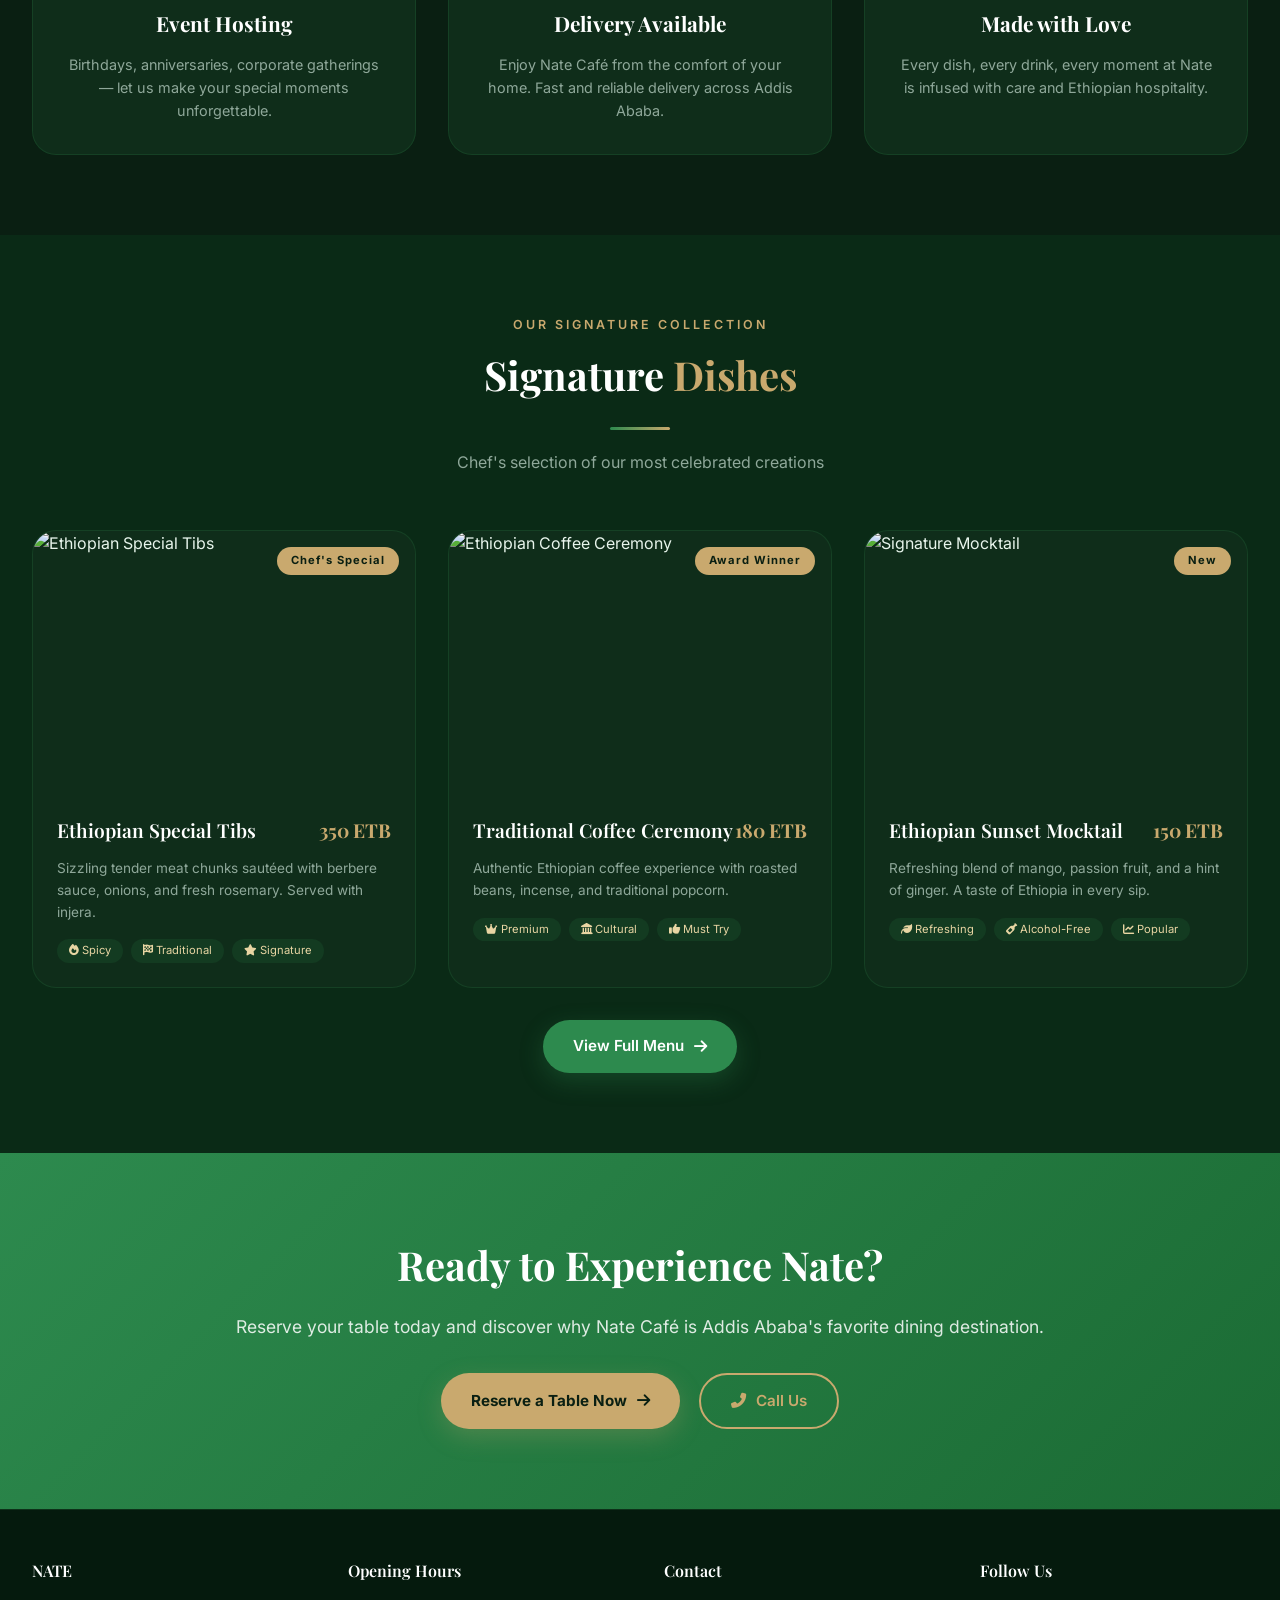
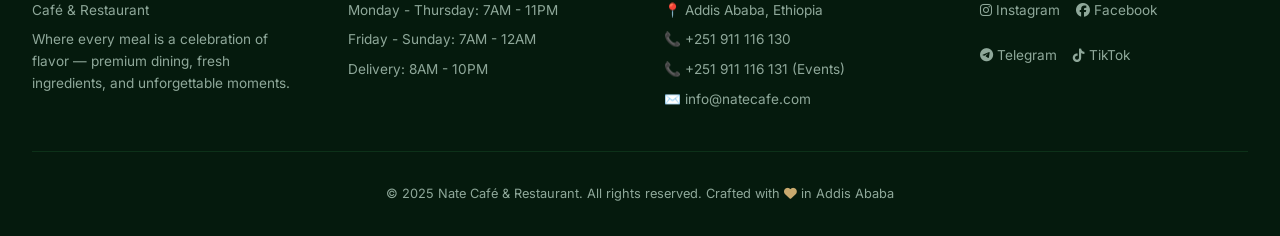
==== commit 29bba5fa: "Update index.html" ====
--- a/index.html
+++ b/index.html
@@ -2,48 +2,794 @@
 <html lang="en">
 <head>
     <meta charset="UTF-8">
-    <meta name="viewport" content="width=device-width, initial-scale=1.0">
-    <title>Nate Café & Restaurant | Premium Dining in Addis Ababa</title>
-    <meta name="description" content="Experience premium dining in Addis Ababa. Fresh ingredients, artisan coffee, and unforgettable moments at Nate Café & Restaurant. 150+ menu items.">
-    <meta name="keywords" content="cafe addis ababa, restaurant ethiopia, nate cafe, premium dining, ethiopian coffee">
-    <meta name="author" content="Nate Café">
+    <meta name="viewport" content="width=device-width, initial-scale=1.0, viewport-fit=cover">
+    <title>Nate Café & Restaurant | Premium Dining Addis Ababa</title>
+    <meta name="description" content="Experience premium dining in Addis Ababa. Fresh ingredients, artisan coffee, and unforgettable moments at Nate Café & Restaurant.">
+    <meta name="keywords" content="cafe addis ababa, restaurant ethiopia, nate cafe, premium dining">
     
-    <!-- Open Graph / Social Media -->
+    <!-- Open Graph -->
     <meta property="og:title" content="Nate Café & Restaurant">
-    <meta property="og:description" content="Premium dining experience in Addis Ababa. Fresh ingredients, artisan coffee, and unforgettable moments.">
+    <meta property="og:description" content="Premium dining experience in Addis Ababa">
     <meta property="og:type" content="restaurant">
-    <meta property="og:image" content="https://placehold.co/1200x630/0a2f1f/d4a373?text=Nate+Cafe">
+    <meta property="og:image" content="https://placehold.co/1200x630/2D8A4E/C9A96E?text=Nate+Cafe">
     
     <!-- Favicon -->
-    <link rel="icon" type="image/svg+xml" href="data:image/svg+xml,%3Csvg xmlns='http://www.w3.org/2000/svg' viewBox='0 0 100 100'%3E%3Ctext y='.9em' font-size='90'%3E☕%3C/text%3E%3C/svg%3E">
+    <link rel="icon" type="image/svg+xml" href="data:image/svg+xml,%3Csvg xmlns='http://www.w3.org/2000/svg' viewBox='0 0 100 100'%3E%3Ctext y='.9em' font-size='90' fill='%23C9A96E'%3E☕%3C/text%3E%3C/svg%3E">
     
-    <!-- Stylesheets -->
-    <link rel="stylesheet" href="css/style.css">
-    <link rel="stylesheet" href="css/responsive.css">
+    <!-- Google Fonts -->
+    <link href="https://fonts.googleapis.com/css2?family=Inter:opsz,wght@14..32,300;14..32,400;14..32,500;14..32,600;14..32,700;14..32,800&family=Playfair+Display:ital,wght@0,400;0,500;0,600;0,700;0,800;0,900;1,400&display=swap" rel="stylesheet">
+    
+    <!-- Font Awesome -->
+    <link rel="stylesheet" href="https://cdnjs.cloudflare.com/ajax/libs/font-awesome/6.5.1/css/all.min.css">
     
     <style>
-        /* Additional inline styles for smooth loading */
+        /* ============ YOUR EXACT COLOR SYSTEM ============ */
+        :root {
+            --green: #2D8A4E;
+            --green-dark: #1B6B34;
+            --green-light: #4CAF6E;
+            --green-bg: #0A1F12;
+            --green-card: #0F2D1A;
+            --green-surface: #0A2A16;
+            --gold: #C9A96E;
+            --gold-dark: #B8933F;
+            --gold-light: #E8D5A3;
+            --white: #FFFFFF;
+            --gray: #8FA89A;
+            --gray-light: #B8D4C2;
+            --radius-sm: 8px;
+            --radius: 16px;
+            --radius-lg: 24px;
+            --radius-xl: 32px;
+            --shadow: 0 4px 20px rgba(0,0,0,0.4);
+            --shadow-lg: 0 12px 40px rgba(0,0,0,0.5);
+            --shadow-xl: 0 20px 60px rgba(0,0,0,0.6);
+            --shadow-green: 0 8px 25px rgba(45,138,78,0.3);
+            --shadow-gold: 0 8px 25px rgba(201,169,110,0.25);
+            --transition: 0.3s cubic-bezier(0.4,0,0.2,1);
+            --transition-slow: 0.5s cubic-bezier(0.4,0,0.2,1);
+        }
+        
+        * { margin: 0; padding: 0; box-sizing: border-box; }
+        html { scroll-behavior: smooth; }
+        
         body {
+            font-family: 'Inter', sans-serif;
+            background: var(--green-bg);
+            color: #E8F5EC;
+            line-height: 1.6;
+            overflow-x: hidden;
+        }
+        
+        /* ============ TYPOGRAPHY ============ */
+        h1, h2, h3, .logo, .section-title {
+            font-family: 'Playfair Display', serif;
+        }
+        
+        .section-title {
+            font-size: 2.5rem;
+            font-weight: 700;
+            color: #fff;
+            margin-bottom: 10px;
+        }
+        
+        .section-title span { color: var(--gold); }
+        
+        /* ============ ANIMATIONS ============ */
+        @keyframes fadeUp {
+            from { opacity: 0; transform: translateY(40px); }
+            to { opacity: 1; transform: translateY(0); }
+        }
+        
+        @keyframes fadeIn {
+            from { opacity: 0; }
+            to { opacity: 1; }
+        }
+        
+        @keyframes scaleIn {
+            from { opacity: 0; transform: scale(0.95); }
+            to { opacity: 1; transform: scale(1); }
+        }
+        
+        @keyframes float {
+            0%, 100% { transform: translateY(0px); }
+            50% { transform: translateY(-10px); }
+        }
+        
+        @keyframes goldPulse {
+            0%, 100% { text-shadow: 0 0 10px rgba(201,169,110,0.3); }
+            50% { text-shadow: 0 0 25px rgba(201,169,110,0.6); }
+        }
+        
+        @keyframes shimmer {
+            0% { background-position: -200% 0; }
+            100% { background-position: 200% 0; }
+        }
+        
+        @keyframes borderGlow {
+            0%, 100% { box-shadow: 0 0 0 0 rgba(201,169,110,0.4); }
+            50% { box-shadow: 0 0 0 15px rgba(201,169,110,0); }
+        }
+        
+        .animate-on-scroll {
             opacity: 0;
-            transition: opacity 0.5s ease;
-        }
-        body.loaded {
+            transform: translateY(40px);
+            transition: all 0.7s ease;
+        }
+        
+        .animate-on-scroll.animated {
             opacity: 1;
-        }
+            transform: translateY(0);
+        }
+        
+        /* ============ BUTTONS ============ */
+        .btn {
+            padding: 14px 30px;
+            border-radius: 50px;
+            font-weight: 600;
+            text-decoration: none;
+            display: inline-flex;
+            align-items: center;
+            gap: 10px;
+            transition: var(--transition);
+            font-size: 0.95rem;
+            cursor: pointer;
+            border: none;
+        }
+        
+        .btn-primary {
+            background: var(--green);
+            color: #fff;
+            box-shadow: var(--shadow-green);
+        }
+        
+        .btn-primary:hover {
+            background: var(--green-dark);
+            transform: translateY(-3px);
+            box-shadow: var(--shadow-lg);
+        }
+        
+        .btn-gold {
+            background: var(--gold);
+            color: var(--green-bg);
+            box-shadow: var(--shadow-gold);
+            font-weight: 700;
+        }
+        
+        .btn-gold:hover {
+            background: var(--gold-dark);
+            transform: translateY(-3px);
+        }
+        
+        .btn-outline {
+            background: transparent;
+            border: 2px solid var(--gold);
+            color: var(--gold);
+        }
+        
+        .btn-outline:hover {
+            background: var(--gold);
+            color: var(--green-bg);
+            transform: translateY(-3px);
+        }
+        
+        /* ============ NAVIGATION ============ */
+        .navbar {
+            background: rgba(10,31,18,0.97);
+            backdrop-filter: blur(25px);
+            border-bottom: 1px solid rgba(45,138,78,0.3);
+            position: fixed;
+            top: 0;
+            width: 100%;
+            z-index: 1000;
+            transition: var(--transition);
+        }
+        
+        .nav-container {
+            max-width: 1400px;
+            margin: 0 auto;
+            padding: 1rem 2rem;
+            display: flex;
+            justify-content: space-between;
+            align-items: center;
+        }
+        
+        .logo {
+            font-weight: 800;
+            font-size: 1.5rem;
+            letter-spacing: 2px;
+            color: var(--gold);
+            font-family: 'Playfair Display', serif;
+            text-decoration: none;
+            display: flex;
+            align-items: center;
+            gap: 10px;
+        }
+        
+        .logo-icon {
+            font-size: 2rem;
+            animation: float 3s ease-in-out infinite;
+        }
+        
+        .logo-text {
+            background: linear-gradient(135deg, var(--gold), var(--gold-light));
+            -webkit-background-clip: text;
+            background-clip: text;
+            color: transparent;
+        }
+        
+        .logo-suffix {
+            font-size: 0.7rem;
+            color: var(--gray);
+            font-weight: normal;
+        }
+        
+        .nav-menu {
+            display: flex;
+            list-style: none;
+            gap: 2rem;
+            align-items: center;
+        }
+        
+        .nav-menu a {
+            text-decoration: none;
+            font-weight: 500;
+            color: var(--gray-light);
+            transition: var(--transition);
+            font-size: 0.9rem;
+            position: relative;
+            padding: 6px 0;
+        }
+        
+        .nav-menu a::after {
+            content: '';
+            position: absolute;
+            bottom: 0;
+            left: 0;
+            width: 0;
+            height: 2px;
+            background: var(--gold);
+            transition: var(--transition);
+        }
+        
+        .nav-menu a:hover::after,
+        .nav-menu a.active::after {
+            width: 100%;
+        }
+        
+        .nav-menu a:hover,
+        .nav-menu a.active {
+            color: var(--gold);
+        }
+        
+        .nav-cta {
+            background: var(--green);
+            color: #fff !important;
+            padding: 10px 22px !important;
+            border-radius: 50px !important;
+        }
+        
+        .nav-cta::after {
+            display: none !important;
+        }
+        
+        .nav-cta:hover {
+            background: var(--green-dark);
+            transform: translateY(-2px);
+        }
+        
+        .mobile-menu-btn {
+            display: none;
+            background: none;
+            border: none;
+            font-size: 1.8rem;
+            cursor: pointer;
+            color: var(--gold);
+        }
+        
+        /* ============ HERO SECTION ============ */
+        .hero {
+            position: relative;
+            background: linear-gradient(135deg, #0A1F12 0%, #0F2D1A 50%, #0A1F12 100%);
+            min-height: 100vh;
+            display: flex;
+            align-items: center;
+            justify-content: center;
+            text-align: center;
+            overflow: hidden;
+        }
+        
+        .hero::before {
+            content: '';
+            position: absolute;
+            top: 0;
+            left: 0;
+            width: 100%;
+            height: 100%;
+            background: radial-gradient(circle at 30% 50%, rgba(45,138,78,0.15) 0%, transparent 70%);
+        }
+        
+        .hero-bg-pattern {
+            position: absolute;
+            top: 0;
+            left: 0;
+            width: 100%;
+            height: 100%;
+            opacity: 0.05;
+            background-image: url("data:image/svg+xml,%3Csvg width='60' height='60' viewBox='0 0 60 60' xmlns='http://www.w3.org/2000/svg'%3E%3Cg fill='none' fill-rule='evenodd'%3E%3Cg fill='%23C9A96E' fill-opacity='0.5'%3E%3Cpath d='M36 34v-4h-2v4h-4v2h4v4h2v-4h4v-2h-4zm0-30V0h-2v4h-4v2h4v4h2V6h4V4h-4zM6 34v-4H4v4H0v2h4v4h2v-4h4v-2H6zM6 4V0H4v4H0v2h4v4h2V6h4V4H6z'/%3E%3C/g%3E%3C/g%3E%3C/svg%3E");
+        }
+        
+        .hero-content {
+            position: relative;
+            z-index: 2;
+            max-width: 900px;
+            margin: 0 auto;
+            padding: 160px 24px 100px;
+        }
+        
+        .hero-badge {
+            display: inline-block;
+            background: var(--green);
+            color: white;
+            padding: 8px 22px;
+            border-radius: 50px;
+            font-weight: 700;
+            font-size: 0.8rem;
+            letter-spacing: 3px;
+            margin-bottom: 20px;
+            text-transform: uppercase;
+            animation: borderGlow 2s infinite;
+        }
+        
+        .hero h1 {
+            font-family: 'Playfair Display', serif;
+            font-size: clamp(3rem, 8vw, 6rem);
+            letter-spacing: 8px;
+            margin-bottom: 0.5rem;
+            color: var(--gold);
+            animation: goldPulse 3s ease-in-out infinite;
+        }
+        
+        .hero-subtitle {
+            font-size: 1.5rem;
+            color: var(--gold-light);
+            margin-bottom: 1.5rem;
+            font-style: italic;
+        }
+        
+        .hero-description {
+            font-size: 1.1rem;
+            color: var(--gray-light);
+            max-width: 600px;
+            margin: 0 auto 2rem;
+            line-height: 1.8;
+        }
+        
+        .hero-buttons {
+            display: flex;
+            gap: 1.2rem;
+            justify-content: center;
+            margin-bottom: 4rem;
+            flex-wrap: wrap;
+        }
+        
+        .hero-stats {
+            display: flex;
+            justify-content: center;
+            gap: 4rem;
+            flex-wrap: wrap;
+        }
+        
+        .stat {
+            text-align: center;
+        }
+        
+        .stat-number {
+            display: block;
+            font-size: 1.8rem;
+            font-weight: 700;
+            color: var(--gold);
+            font-family: 'Playfair Display', serif;
+        }
+        
+        .stat-label {
+            font-size: 0.85rem;
+            color: var(--gray);
+            letter-spacing: 1px;
+        }
+        
+        /* ============ SECTIONS ============ */
+        .container {
+            max-width: 1300px;
+            margin: 0 auto;
+            padding: 0 2rem;
+        }
+        
+        .section {
+            padding: 80px 0;
+        }
+        
+        .section-alt {
+            background: var(--green-surface);
+        }
+        
+        .section-header {
+            text-align: center;
+            margin-bottom: 55px;
+        }
+        
+        .section-label {
+            font-size: 0.78rem;
+            color: var(--gold);
+            text-transform: uppercase;
+            letter-spacing: 3px;
+            font-weight: 600;
+            margin-bottom: 8px;
+        }
+        
+        .section-header h2 {
+            font-size: 2.5rem;
+            font-weight: 700;
+            color: #fff;
+            margin-bottom: 10px;
+            font-family: 'Playfair Display', serif;
+        }
+        
+        .section-header h2 span {
+            color: var(--gold);
+        }
+        
+        .section-line {
+            width: 60px;
+            height: 3px;
+            background: linear-gradient(90deg, var(--green), var(--gold));
+            margin: 20px auto 0;
+            border-radius: 3px;
+        }
+        
+        .section-header p {
+            color: var(--gray);
+            max-width: 600px;
+            margin: 20px auto 0;
+        }
+        
+        /* ============ FEATURE CARDS ============ */
+        .features-grid {
+            display: grid;
+            grid-template-columns: repeat(3, 1fr);
+            gap: 2rem;
+        }
+        
+        .feature-card {
+            background: var(--green-card);
+            border-radius: var(--radius-lg);
+            padding: 2rem;
+            text-align: center;
+            border: 1px solid rgba(45,138,78,0.2);
+            transition: var(--transition);
+            backdrop-filter: blur(12px);
+        }
+        
+        .feature-card:hover {
+            border-color: var(--gold);
+            transform: translateY(-8px);
+            box-shadow: var(--shadow-lg);
+            backdrop-filter: blur(16px);
+            background: rgba(15,45,26,0.85);
+        }
+        
+        .feature-icon {
+            font-size: 2.5rem;
+            color: var(--gold);
+            margin-bottom: 1.2rem;
+        }
+        
+        .feature-card h3 {
+            font-size: 1.3rem;
+            margin-bottom: 0.75rem;
+            color: #fff;
+        }
+        
+        .feature-card p {
+            color: var(--gray);
+            line-height: 1.6;
+            font-size: 0.9rem;
+        }
+        
+        /* ============ SIGNATURE DISHES ============ */
+        .signature-section {
+            background: var(--green-surface);
+            padding: 80px 0;
+        }
+        
+        .signature-grid {
+            display: grid;
+            grid-template-columns: repeat(3, 1fr);
+            gap: 2rem;
+        }
+        
+        .signature-card {
+            background: var(--green-card);
+            border-radius: var(--radius-lg);
+            overflow: hidden;
+            transition: var(--transition);
+            border: 1px solid rgba(45,138,78,0.2);
+            cursor: pointer;
+        }
+        
+        .signature-card:hover {
+            transform: translateY(-10px);
+            border-color: var(--gold);
+            box-shadow: var(--shadow-xl);
+        }
+        
+        .signature-image {
+            position: relative;
+            height: 260px;
+            overflow: hidden;
+        }
+        
+        .signature-image img {
+            width: 100%;
+            height: 100%;
+            object-fit: cover;
+            transition: transform 0.5s ease;
+        }
+        
+        .signature-card:hover .signature-image img {
+            transform: scale(1.08);
+        }
+        
+        .signature-badge {
+            position: absolute;
+            top: 16px;
+            right: 16px;
+            background: var(--gold);
+            color: var(--green-bg);
+            padding: 5px 14px;
+            border-radius: 50px;
+            font-size: 0.7rem;
+            font-weight: 700;
+            letter-spacing: 1px;
+        }
+        
+        .signature-content {
+            padding: 1.5rem;
+        }
+        
+        .signature-header {
+            display: flex;
+            justify-content: space-between;
+            align-items: baseline;
+            margin-bottom: 0.75rem;
+        }
+        
+        .signature-header h3 {
+            font-size: 1.2rem;
+            font-weight: 600;
+            color: #fff;
+        }
+        
+        .signature-price {
+            font-size: 1.2rem;
+            font-weight: 700;
+            color: var(--gold);
+            font-family: 'Playfair Display', serif;
+        }
+        
+        .signature-description {
+            color: var(--gray);
+            font-size: 0.85rem;
+            line-height: 1.6;
+            margin-bottom: 1rem;
+        }
+        
+        .signature-tags {
+            display: flex;
+            gap: 0.5rem;
+            flex-wrap: wrap;
+        }
+        
+        .signature-tag {
+            background: rgba(45,138,78,0.15);
+            padding: 3px 12px;
+            border-radius: 50px;
+            font-size: 0.7rem;
+            color: var(--gold-light);
+        }
+        
+        /* ============ CTA SECTION ============ */
+        .cta-section {
+            background: linear-gradient(135deg, var(--green) 0%, var(--green-dark) 100%);
+            padding: 80px 0;
+            text-align: center;
+            position: relative;
+            overflow: hidden;
+        }
+        
+        .cta-section::before {
+            content: '';
+            position: absolute;
+            top: 0;
+            left: -100%;
+            width: 100%;
+            height: 100%;
+            background: linear-gradient(90deg, transparent, rgba(255,255,255,0.1), transparent);
+            animation: shimmer 6s linear infinite;
+        }
+        
+        .cta-content {
+            position: relative;
+            z-index: 2;
+        }
+        
+        .cta-content h2 {
+            font-size: 2.5rem;
+            color: #fff;
+            margin-bottom: 1rem;
+            font-family: 'Playfair Display', serif;
+        }
+        
+        .cta-content p {
+            font-size: 1.1rem;
+            color: rgba(255,255,255,0.85);
+            margin-bottom: 2rem;
+        }
+        
+        .cta-buttons {
+            display: flex;
+            gap: 1.2rem;
+            justify-content: center;
+            flex-wrap: wrap;
+        }
+        
+        /* ============ FOOTER ============ */
+        .footer {
+            background: #051A0D;
+            color: var(--gray);
+            padding: 3rem 2rem 2rem;
+            border-top: 1px solid rgba(45,138,78,0.2);
+        }
+        
+        .footer-grid {
+            display: grid;
+            grid-template-columns: repeat(4, 1fr);
+            gap: 3rem;
+            max-width: 1300px;
+            margin: 0 auto;
+        }
+        
+        .footer-col h4 {
+            font-size: 1rem;
+            color: #fff;
+            margin-bottom: 16px;
+            font-weight: 600;
+            font-family: 'Playfair Display', serif;
+        }
+        
+        .footer-col p {
+            font-size: 0.85rem;
+            line-height: 1.6;
+            color: var(--gray);
+            margin-bottom: 0.5rem;
+        }
+        
+        .footer-col a {
+            display: block;
+            color: var(--gray);
+            font-size: 0.85rem;
+            text-decoration: none;
+            transition: var(--transition);
+            margin-bottom: 0.5rem;
+        }
+        
+        .footer-col a:hover {
+            color: var(--gold);
+            padding-left: 4px;
+        }
+        
+        .social-links {
+            display: flex;
+            gap: 1rem;
+            flex-wrap: wrap;
+        }
+        
+        .footer-bottom {
+            text-align: center;
+            padding-top: 2rem;
+            margin-top: 2rem;
+            border-top: 1px solid rgba(45,138,78,0.2);
+            font-size: 0.8rem;
+            color: var(--gray);
+        }
+        
+        /* ============ RESPONSIVE ============ */
+        @media (max-width: 1024px) {
+            .features-grid, .signature-grid {
+                grid-template-columns: repeat(2, 1fr);
+            }
+            .footer-grid {
+                grid-template-columns: repeat(2, 1fr);
+                gap: 2rem;
+            }
+        }
+        
+        @media (max-width: 768px) {
+            .container { padding: 0 1rem; }
+            .section-title { font-size: 1.8rem; }
+            .section-header h2 { font-size: 1.8rem; }
+            .hero-content { padding: 120px 1rem 80px; }
+            .hero h1 { font-size: 2.5rem; letter-spacing: 4px; }
+            .hero-subtitle { font-size: 1.2rem; }
+            .hero-buttons { flex-direction: column; align-items: center; }
+            .hero-stats { gap: 2rem; }
+            .section { padding: 50px 0; }
+            .features-grid, .signature-grid {
+                grid-template-columns: 1fr;
+            }
+            .footer-grid {
+                grid-template-columns: 1fr;
+                text-align: center;
+            }
+            .social-links { justify-content: center; }
+            
+            .mobile-menu-btn {
+                display: block;
+            }
+            
+            .nav-menu {
+                position: fixed;
+                top: 0;
+                right: -100%;
+                width: 280px;
+                height: 100vh;
+                background: var(--green-bg);
+                flex-direction: column;
+                justify-content: center;
+                align-items: center;
+                gap: 2rem;
+                transition: right 0.4s ease;
+                box-shadow: -5px 0 30px rgba(0,0,0,0.5);
+                z-index: 999;
+            }
+            
+            .nav-menu.active {
+                right: 0;
+            }
+            
+            .cta-content h2 {
+                font-size: 1.8rem;
+            }
+            
+            .cta-buttons {
+                flex-direction: column;
+                align-items: center;
+            }
+        }
+        
+        @media (max-width: 480px) {
+            .hero h1 { font-size: 2rem; letter-spacing: 2px; }
+            .section-title { font-size: 1.5rem; }
+            .section-header h2 { font-size: 1.5rem; }
+            .stat-number { font-size: 1.2rem; }
+        }
+        
+        .text-center { text-align: center; }
+        .mt-4 { margin-top: 2rem; }
     </style>
 </head>
 <body>
 
-    <!-- ===== NAVIGATION BAR ===== -->
+    <!-- ===== NAVIGATION ===== -->
     <nav class="navbar">
         <div class="nav-container">
-            <div class="logo">
+            <a href="index.html" class="logo">
                 <span class="logo-icon">☕</span>
                 <span class="logo-text">NATE</span>
                 <span class="logo-suffix">Café & Restaurant</span>
-            </div>
-            <button class="mobile-menu-btn" aria-label="Menu">☰</button>
-            <ul class="nav-menu">
+            </a>
+            <button class="mobile-menu-btn" id="menuBtn">☰</button>
+            <ul class="nav-menu" id="navMenu">
                 <li><a href="index.html" class="active">Home</a></li>
                 <li><a href="about.html">About</a></li>
                 <li><a href="menu.html">Menu</a></li>
@@ -51,110 +797,68 @@
                 <li><a href="testimonials.html">Testimonials</a></li>
                 <li><a href="events.html">Events</a></li>
                 <li><a href="contact.html">Contact</a></li>
+                <li><a href="reservation.html" class="nav-cta">Reserve</a></li>
             </ul>
         </div>
     </nav>
 
-    <!-- ===== HERO SECTION with SVG Background ===== -->
+    <!-- ===== HERO SECTION ===== -->
     <section class="hero">
-        <!-- SVG Background Pattern -->
-        <svg class="hero-bg-svg" xmlns="http://www.w3.org/2000/svg" viewBox="0 0 1440 800" preserveAspectRatio="none">
-            <defs>
-                <pattern id="dots" x="0" y="0" width="40" height="40" patternUnits="userSpaceOnUse">
-                    <circle cx="2" cy="2" r="1.5" fill="rgba(212,163,115,0.15)"/>
-                </pattern>
-                <pattern id="coffee-beans" x="0" y="0" width="80" height="80" patternUnits="userSpaceOnUse">
-                    <text x="5" y="15" font-size="12" fill="rgba(212,163,115,0.08)">☕</text>
-                    <text x="45" y="55" font-size="10" fill="rgba(212,163,115,0.06)">☕</text>
-                </pattern>
-                <linearGradient id="heroGrad" x1="0%" y1="0%" x2="100%" y2="100%">
-                    <stop offset="0%" style="stop-color:#051a0f;stop-opacity:1" />
-                    <stop offset="50%" style="stop-color:#0a2f1f;stop-opacity:1" />
-                    <stop offset="100%" style="stop-color:#1a4a2a;stop-opacity:1" />
-                </linearGradient>
-            </defs>
-            <rect width="1440" height="800" fill="url(#heroGrad)"/>
-            <rect width="1440" height="800" fill="url(#dots)"/>
-            <rect width="1440" height="800" fill="url(#coffee-beans)"/>
-        </svg>
-        
-        <div class="hero-overlay"></div>
-        
+        <div class="hero-bg-pattern"></div>
         <div class="hero-content">
-            <div class="hero-badge">✦ Premium Dining ✦</div>
-            <h1 class="hero-title">NATE</h1>
+            <div class="hero-badge">✦ Premium Dining Since 2010 ✦</div>
+            <h1>NATE</h1>
             <p class="hero-subtitle">Café & Restaurant</p>
             <p class="hero-description">Where every meal is a celebration of flavor — premium dining, fresh ingredients, and unforgettable moments in Addis Ababa</p>
-            
             <div class="hero-buttons">
-                <a href="menu.html" class="btn-primary">Explore Menu →</a>
-                <a href="contact.html" class="btn-secondary">Reserve Table</a>
-            </div>
-            
+                <a href="menu.html" class="btn btn-primary">Explore Menu <i class="fas fa-arrow-right"></i></a>
+                <a href="reservation.html" class="btn btn-gold">Reserve Table <i class="fas fa-calendar-check"></i></a>
+            </div>
             <div class="hero-stats">
-                <div class="stat">
-                    <span class="stat-number">7AM - 11PM</span>
-                    <span class="stat-label">Open Daily</span>
-                </div>
-                <div class="stat">
-                    <span class="stat-number">✦ 4.8 ✦</span>
-                    <span class="stat-label">Customer Rating</span>
-                </div>
-                <div class="stat">
-                    <span class="stat-number">150+</span>
-                    <span class="stat-label">Menu Items</span>
-                </div>
+                <div class="stat"><span class="stat-number">7AM - 11PM</span><span class="stat-label">Open Daily</span></div>
+                <div class="stat"><span class="stat-number">✦ 4.9 ✦</span><span class="stat-label">Guest Rating</span></div>
+                <div class="stat"><span class="stat-number">150+</span><span class="stat-label">Menu Items</span></div>
             </div>
         </div>
-        
-        <!-- Bottom Wave SVG -->
-        <svg class="hero-wave" xmlns="http://www.w3.org/2000/svg" viewBox="0 0 1440 120" preserveAspectRatio="none" style="position: absolute; bottom: 0; left: 0; width: 100%; z-index: 1;">
-            <path fill="#faf9f6" fill-opacity="1" d="M0,64L48,69.3C96,75,192,85,288,85.3C384,85,480,75,576,69.3C672,64,768,64,864,69.3C960,75,1056,85,1152,80C1248,75,1344,53,1392,42.7L1440,32L1440,120L1392,120C1344,120,1248,120,1152,120C1056,120,960,120,864,120C768,120,672,120,576,120C480,120,384,120,288,120C192,120,96,120,48,120L0,120Z"></path>
-        </svg>
     </section>
 
     <!-- ===== FEATURES SECTION ===== -->
-    <section class="features">
+    <section class="section">
         <div class="container">
             <div class="section-header">
-                <span class="section-badge">Why Choose Us</span>
-                <h2>The Nate Experience</h2>
+                <div class="section-label">Why Choose Us</div>
+                <h2>The <span>Nate</span> Experience</h2>
+                <div class="section-line"></div>
                 <p>Discover what makes dining at Nate Café truly special</p>
             </div>
-            
             <div class="features-grid">
-                <div class="feature-card">
-                    <div class="feature-icon">🍽️</div>
+                <div class="feature-card animate-on-scroll">
+                    <div class="feature-icon"><i class="fas fa-utensils"></i></div>
                     <h3>Exceptional Cuisine</h3>
                     <p>From traditional Ethiopian dishes to international favorites, every plate is crafted with passion and the freshest ingredients.</p>
                 </div>
-                
-                <div class="feature-card">
-                    <div class="feature-icon">☕</div>
+                <div class="feature-card animate-on-scroll">
+                    <div class="feature-icon"><i class="fas fa-mug-hot"></i></div>
                     <h3>Artisan Coffee</h3>
                     <p>Expertly brewed Ethiopian coffee — from classic macchiatos to specialty lattes made with love and precision.</p>
                 </div>
-                
-                <div class="feature-card">
-                    <div class="feature-icon">🍹</div>
+                <div class="feature-card animate-on-scroll">
+                    <div class="feature-icon"><i class="fas fa-cocktail"></i></div>
                     <h3>Signature Mocktails</h3>
                     <p>Refreshing, handcrafted alcohol-free cocktails that elevate any meal or celebration.</p>
                 </div>
-                
-                <div class="feature-card">
-                    <div class="feature-icon">🎉</div>
+                <div class="feature-card animate-on-scroll">
+                    <div class="feature-icon"><i class="fas fa-calendar-alt"></i></div>
                     <h3>Event Hosting</h3>
                     <p>Birthdays, anniversaries, corporate gatherings — let us make your special moments unforgettable.</p>
                 </div>
-                
-                <div class="feature-card">
-                    <div class="feature-icon">🚚</div>
+                <div class="feature-card animate-on-scroll">
+                    <div class="feature-icon"><i class="fas fa-truck"></i></div>
                     <h3>Delivery Available</h3>
                     <p>Enjoy Nate Café from the comfort of your home. Fast and reliable delivery across Addis Ababa.</p>
                 </div>
-                
-                <div class="feature-card">
-                    <div class="feature-icon">❤️</div>
+                <div class="feature-card animate-on-scroll">
+                    <div class="feature-icon"><i class="fas fa-heart"></i></div>
                     <h3>Made with Love</h3>
                     <p>Every dish, every drink, every moment at Nate is infused with care and Ethiopian hospitality.</p>
                 </div>
@@ -163,37 +867,87 @@
     </section>
 
     <!-- ===== SIGNATURE DISHES SECTION ===== -->
-    <section class="signature-dishes">
+    <section class="signature-section">
         <div class="container">
             <div class="section-header">
-                <span class="section-badge">Our Menu</span>
-                <h2>Signature Dishes</h2>
-                <p>Explore our most popular creations</p>
-            </div>
-            
-            <div id="featured-menu" class="dishes-grid">
-                <div class="loading-spinner">
-                    <div style="display: inline-block; width: 40px; height: 40px; border: 3px solid #d4a373; border-top-color: transparent; border-radius: 50%; animation: spin 1s linear infinite;"></div>
-                    <p style="margin-top: 1rem;">Loading delicious dishes...</p>
+                <div class="section-label">Our Signature Collection</div>
+                <h2>Signature <span>Dishes</span></h2>
+                <div class="section-line"></div>
+                <p>Chef's selection of our most celebrated creations</p>
+            </div>
+            <div class="signature-grid">
+                <div class="signature-card animate-on-scroll">
+                    <div class="signature-image">
+                        <img src="https://placehold.co/600x450/2D8A4E/C9A96E?text=Ethiopian+Tibs" alt="Ethiopian Special Tibs">
+                        <div class="signature-badge">Chef's Special</div>
+                    </div>
+                    <div class="signature-content">
+                        <div class="signature-header">
+                            <h3>Ethiopian Special Tibs</h3>
+                            <span class="signature-price">350 ETB</span>
+                        </div>
+                        <p class="signature-description">Sizzling tender meat chunks sautéed with berbere sauce, onions, and fresh rosemary. Served with injera.</p>
+                        <div class="signature-tags">
+                            <span class="signature-tag"><i class="fas fa-fire"></i> Spicy</span>
+                            <span class="signature-tag"><i class="fas fa-flag-checkered"></i> Traditional</span>
+                            <span class="signature-tag"><i class="fas fa-star"></i> Signature</span>
+                        </div>
+                    </div>
                 </div>
-            </div>
-            
-            <div class="text-center">
-                <a href="menu.html" class="btn-primary">View Full Menu →</a>
+                
+                <div class="signature-card animate-on-scroll">
+                    <div class="signature-image">
+                        <img src="https://placehold.co/600x450/2D8A4E/C9A96E?text=Coffee+Ceremony" alt="Ethiopian Coffee Ceremony">
+                        <div class="signature-badge">Award Winner</div>
+                    </div>
+                    <div class="signature-content">
+                        <div class="signature-header">
+                            <h3>Traditional Coffee Ceremony</h3>
+                            <span class="signature-price">180 ETB</span>
+                        </div>
+                        <p class="signature-description">Authentic Ethiopian coffee experience with roasted beans, incense, and traditional popcorn.</p>
+                        <div class="signature-tags">
+                            <span class="signature-tag"><i class="fas fa-crown"></i> Premium</span>
+                            <span class="signature-tag"><i class="fas fa-landmark"></i> Cultural</span>
+                            <span class="signature-tag"><i class="fas fa-thumbs-up"></i> Must Try</span>
+                        </div>
+                    </div>
+                </div>
+                
+                <div class="signature-card animate-on-scroll">
+                    <div class="signature-image">
+                        <img src="https://placehold.co/600x450/2D8A4E/C9A96E?text=Mocktail" alt="Signature Mocktail">
+                        <div class="signature-badge">New</div>
+                    </div>
+                    <div class="signature-content">
+                        <div class="signature-header">
+                            <h3>Ethiopian Sunset Mocktail</h3>
+                            <span class="signature-price">150 ETB</span>
+                        </div>
+                        <p class="signature-description">Refreshing blend of mango, passion fruit, and a hint of ginger. A taste of Ethiopia in every sip.</p>
+                        <div class="signature-tags">
+                            <span class="signature-tag"><i class="fas fa-leaf"></i> Refreshing</span>
+                            <span class="signature-tag"><i class="fas fa-wine-bottle"></i> Alcohol-Free</span>
+                            <span class="signature-tag"><i class="fas fa-chart-line"></i> Popular</span>
+                        </div>
+                    </div>
+                </div>
+            </div>
+            <div class="text-center mt-4">
+                <a href="menu.html" class="btn btn-primary">View Full Menu <i class="fas fa-arrow-right"></i></a>
             </div>
         </div>
     </section>
 
     <!-- ===== CTA SECTION ===== -->
     <section class="cta-section">
-        <div class="cta-overlay"></div>
-        <div class="container">
-            <div class="cta-content">
+        <div class="cta-content">
+            <div class="container">
                 <h2>Ready to Experience Nate?</h2>
                 <p>Reserve your table today and discover why Nate Café is Addis Ababa's favorite dining destination.</p>
                 <div class="cta-buttons">
-                    <a href="contact.html" class="btn-primary btn-large">Reserve a Table Now →</a>
-                    <a href="tel:+251911116130" class="btn-secondary btn-large">📞 Call Us</a>
+                    <a href="reservation.html" class="btn btn-gold">Reserve a Table Now <i class="fas fa-arrow-right"></i></a>
+                    <a href="tel:+251911116130" class="btn btn-outline"><i class="fas fa-phone-alt"></i> Call Us</a>
                 </div>
             </div>
         </div>
@@ -201,129 +955,122 @@
 
     <!-- ===== FOOTER ===== -->
     <footer class="footer">
-        <div class="container">
-            <div class="footer-grid">
-                <div class="footer-info">
-                    <h3>NATE</h3>
-                    <p>Café & Restaurant</p>
-                    <p>Where every meal is a celebration of flavor — premium dining, fresh ingredients, and unforgettable moments.</p>
+        <div class="footer-grid">
+            <div class="footer-col">
+                <h4>NATE</h4>
+                <p>Café & Restaurant</p>
+                <p>Where every meal is a celebration of flavor — premium dining, fresh ingredients, and unforgettable moments.</p>
+            </div>
+            <div class="footer-col">
+                <h4>Opening Hours</h4>
+                <p>Monday - Thursday: 7AM - 11PM</p>
+                <p>Friday - Sunday: 7AM - 12AM</p>
+                <p>Delivery: 8AM - 10PM</p>
+            </div>
+            <div class="footer-col">
+                <h4>Contact</h4>
+                <p>📍 Addis Ababa, Ethiopia</p>
+                <p>📞 +251 911 116 130</p>
+                <p>📞 +251 911 116 131 (Events)</p>
+                <p>✉️ info@natecafe.com</p>
+            </div>
+            <div class="footer-col">
+                <h4>Follow Us</h4>
+                <div class="social-links">
+                    <a href="#"><i class="fab fa-instagram"></i> Instagram</a>
+                    <a href="#"><i class="fab fa-facebook"></i> Facebook</a>
+                    <a href="#"><i class="fab fa-telegram"></i> Telegram</a>
+                    <a href="#"><i class="fab fa-tiktok"></i> TikTok</a>
                 </div>
-                
-                <div class="footer-hours">
-                    <h4>Opening Hours</h4>
-                    <p>Open Daily: 7:00 AM - 11:00 PM</p>
-                    <p>Friday & Saturday: Until 12:00 AM</p>
-                    <p>Delivery: 8:00 AM - 10:00 PM</p>
-                </div>
-                
-                <div class="footer-contact">
-                    <h4>Contact</h4>
-                    <p>📍 Addis Ababa, Ethiopia</p>
-                    <p>📞 +251 911 116 130</p>
-                    <p>📞 +251 911 116 131 (Events)</p>
-                    <p>✉️ info@natecafe.com</p>
-                </div>
-                
-                <div class="footer-social">
-                    <h4>Follow Us</h4>
-                    <div class="social-links">
-                        <a href="#">Instagram</a>
-                        <a href="#">Facebook</a>
-                        <a href="#">Telegram</a>
-                        <a href="#">TikTok</a>
-                    </div>
-                </div>
-            </div>
-            
-            <div class="footer-bottom">
-                <p>&copy; 2025 Nate Café & Restaurant. All rights reserved. | Crafted with ☕ in Addis Ababa</p>
-            </div>
+            </div>
+        </div>
+        <div class="footer-bottom">
+            <p>&copy; 2025 Nate Café & Restaurant. All rights reserved. Crafted with <i class="fas fa-heart" style="color: var(--gold);"></i> in Addis Ababa</p>
         </div>
     </footer>
 
     <!-- ===== SCRIPTS ===== -->
-    <script src="js/main.js"></script>
-    <script src="js/menu-loader.js"></script>
-    
-    <style>
-        @keyframes spin {
-            to { transform: rotate(360deg); }
-        }
-        
-        .cta-section {
-            position: relative;
-            padding: 100px 0;
-            background: linear-gradient(135deg, #0a2f1f 0%, #1a4a2a 100%);
-            overflow: hidden;
-        }
-        
-        .cta-overlay {
-            position: absolute;
-            top: 0;
-            left: 0;
-            right: 0;
-            bottom: 0;
-            background: radial-gradient(circle at 70% 30%, rgba(212, 163, 115, 0.15) 0%, transparent 70%);
-        }
-        
-        .cta-content {
-            position: relative;
-            z-index: 2;
-            text-align: center;
-            color: var(--text-light);
-        }
-        
-        .cta-content h2 {
-            font-size: 2.5rem;
-            margin-bottom: 1rem;
-        }
-        
-        .cta-content p {
-            font-size: 1.2rem;
-            margin-bottom: 2rem;
-            opacity: 0.9;
-        }
-        
-        .cta-buttons {
-            display: flex;
-            gap: 1rem;
-            justify-content: center;
-        }
-        
-        .btn-large {
-            padding: 16px 40px;
-            font-size: 1.1rem;
-        }
-        
-        @media (max-width: 768px) {
-            .cta-buttons {
-                flex-direction: column;
-                align-items: center;
+    <script>
+        // Mobile Menu Toggle
+        const menuBtn = document.getElementById('menuBtn');
+        const navMenu = document.getElementById('navMenu');
+        
+        if (menuBtn) {
+            menuBtn.addEventListener('click', () => {
+                navMenu.classList.toggle('active');
+                menuBtn.textContent = navMenu.classList.contains('active') ? '✕' : '☰';
+            });
+        }
+        
+        // Close menu when clicking a link
+        document.querySelectorAll('.nav-menu a').forEach(link => {
+            link.addEventListener('click', () => {
+                navMenu.classList.remove('active');
+                if (menuBtn) menuBtn.textContent = '☰';
+            });
+        });
+        
+        // Close menu when clicking outside
+        document.addEventListener('click', (e) => {
+            if (navMenu && navMenu.classList.contains('active')) {
+                if (!navMenu.contains(e.target) && !menuBtn.contains(e.target)) {
+                    navMenu.classList.remove('active');
+                    if (menuBtn) menuBtn.textContent = '☰';
+                }
             }
-            .cta-content h2 {
-                font-size: 1.8rem;
+        });
+        
+        // Scroll Animations
+        const observerOptions = {
+            threshold: 0.1,
+            rootMargin: '0px 0px -50px 0px'
+        };
+        
+        const observer = new IntersectionObserver((entries) => {
+            entries.forEach(entry => {
+                if (entry.isIntersecting) {
+                    entry.target.classList.add('animated');
+                    observer.unobserve(entry.target);
+                }
+            });
+        }, observerOptions);
+        
+        document.querySelectorAll('.animate-on-scroll').forEach(el => {
+            observer.observe(el);
+        });
+        
+        // Navbar Scroll Effect
+        window.addEventListener('scroll', () => {
+            const navbar = document.querySelector('.navbar');
+            if (window.scrollY > 50) {
+                navbar.style.background = 'rgba(10,31,18,0.98)';
+                navbar.style.backdropFilter = 'blur(25px)';
+            } else {
+                navbar.style.background = 'rgba(10,31,18,0.97)';
             }
-        }
-        
-        .hero-wave {
-            pointer-events: none;
-        }
-        
-        .text-center {
-            text-align: center;
-        }
-        
-        .loading-spinner {
-            text-align: center;
-            padding: 40px;
-            grid-column: 1/-1;
-        }
-    </style>
-    
-    <script>
+        });
+        
         // Page load animation
-        window.addEventListener('load', function() {
-            document.body.classList.add('loaded');
+        window.addEventListener('load', () => {
+            document.body.style.opacity = '0';
+            document.body.style.transition = 'opacity 0.5s ease';
+            setTimeout(() => {
+                document.body.style.opacity = '1';
+            }, 100);
+        });
+        
+        // Smooth scroll for anchor links
+        document.querySelectorAll('a[href^="#"]').forEach(anchor => {
+            anchor.addEventListener('click', function(e) {
+                const href = this.getAttribute('href');
+                if (href !== '#' && href !== '' && href !== '/' && href !== '/index.html') {
+                    const target = document.querySelector(href);
+                    if (target) {
+                        e.preventDefault();
+                        target.scrollIntoView({ behavior: 'smooth' });
+                    }
+                }
+            });
         });
     </script>
 </body>
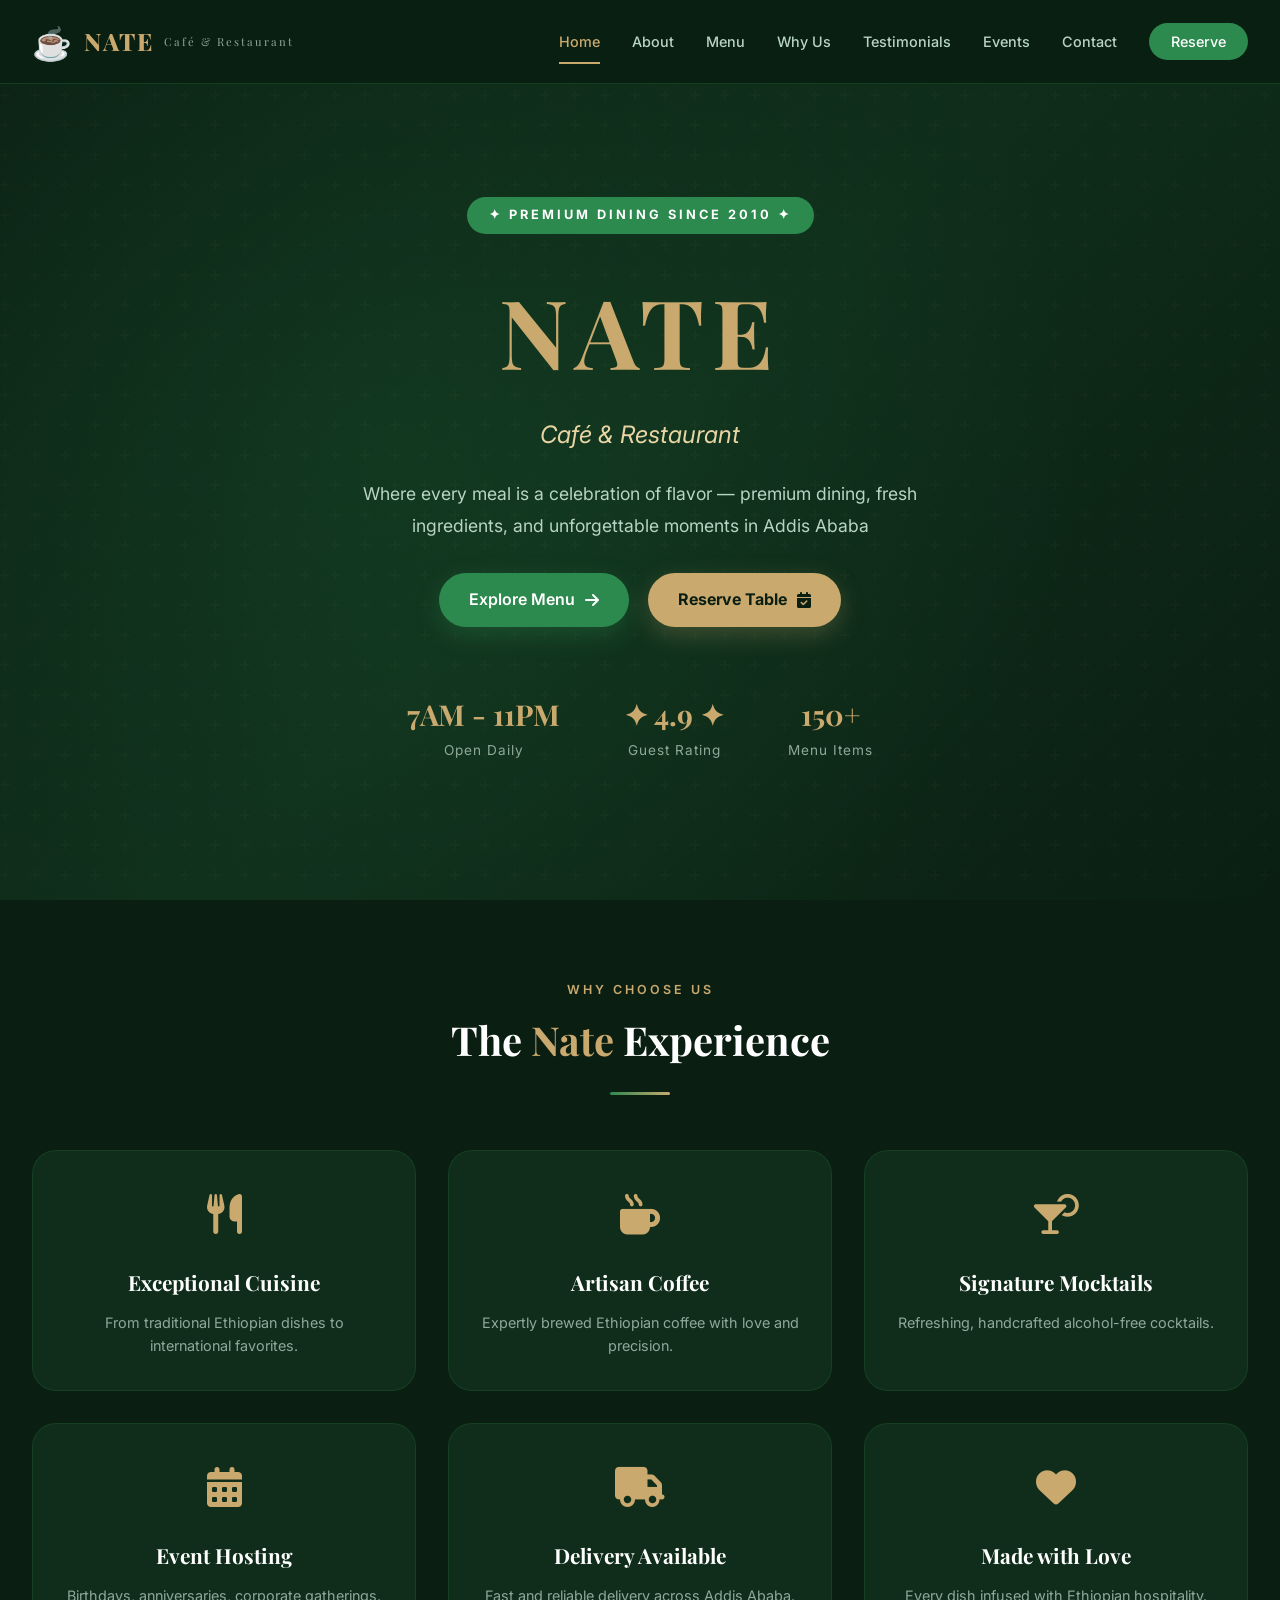
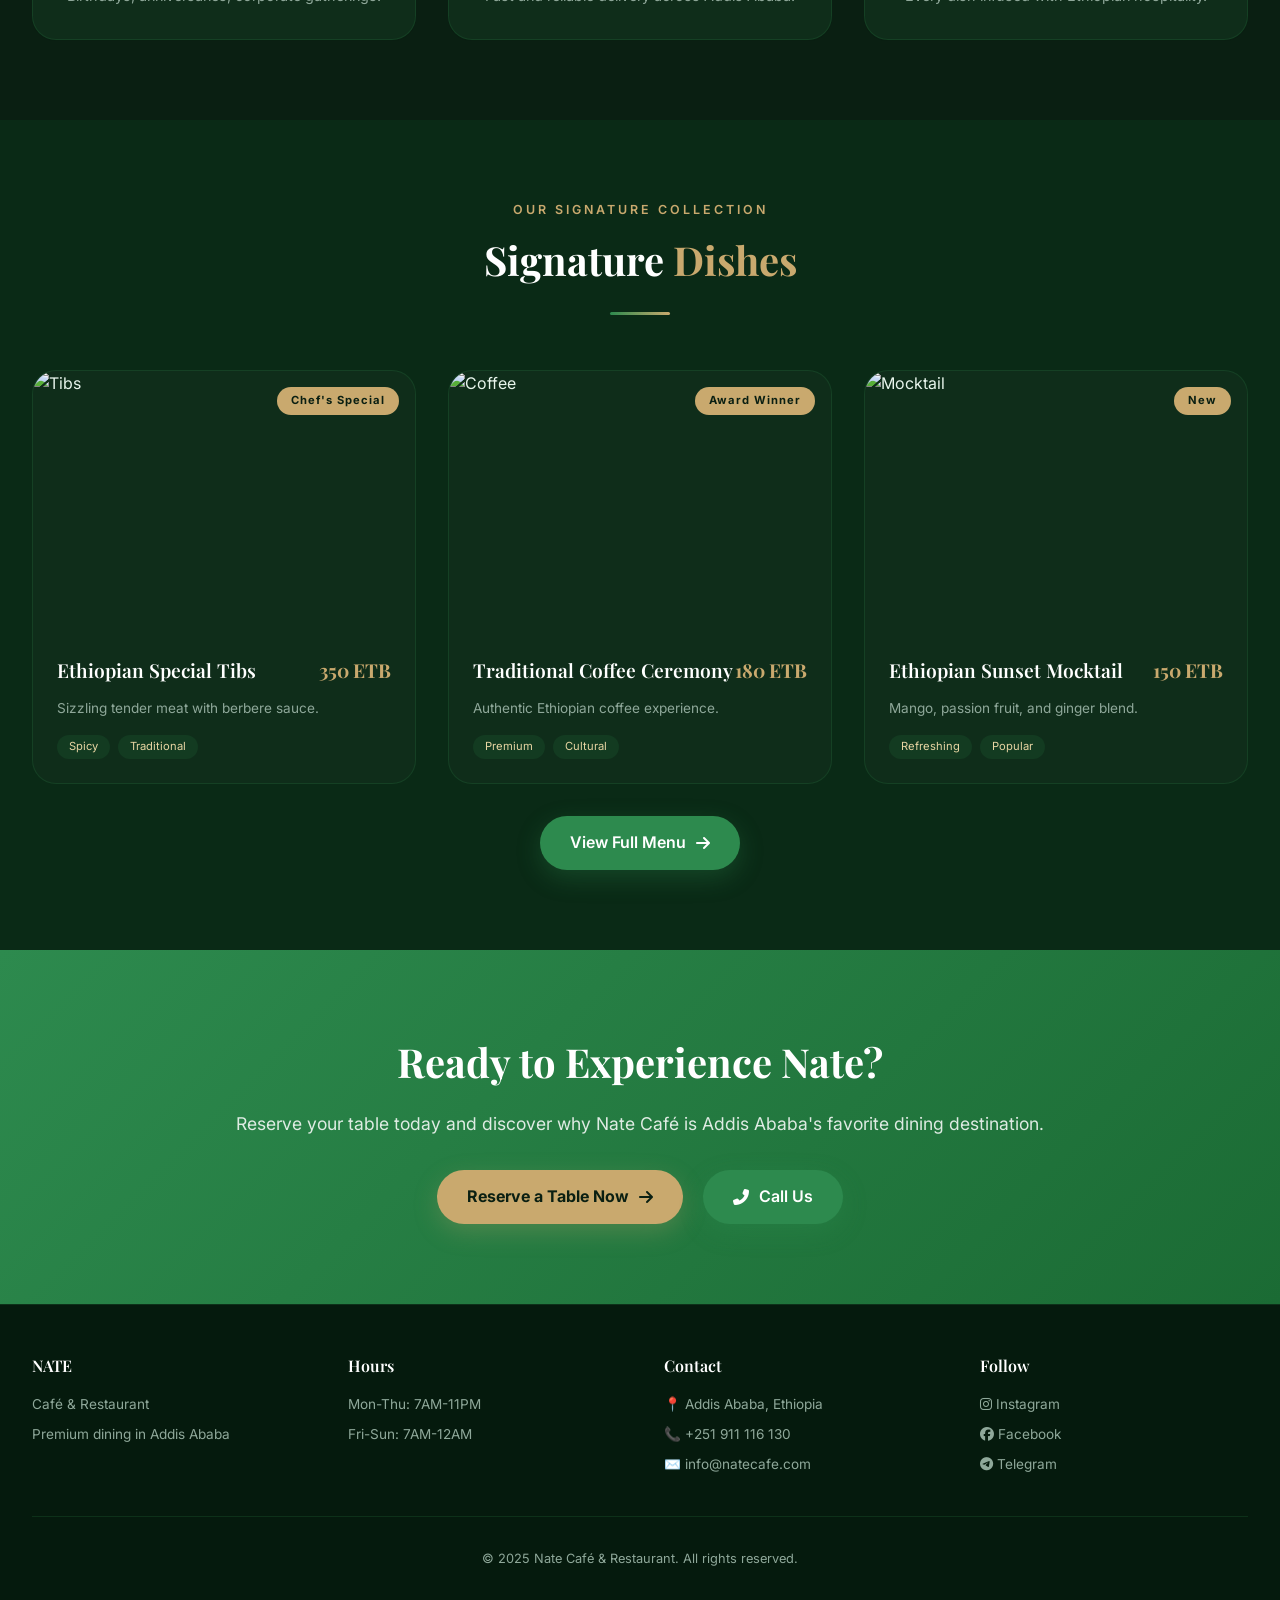
==== commit 04180874: "Update index.html" ====
--- a/index.html
+++ b/index.html
@@ -2,792 +2,104 @@
 <html lang="en">
 <head>
     <meta charset="UTF-8">
-    <meta name="viewport" content="width=device-width, initial-scale=1.0, viewport-fit=cover">
+    <meta name="viewport" content="width=device-width, initial-scale=1.0">
     <title>Nate Café & Restaurant | Premium Dining Addis Ababa</title>
-    <meta name="description" content="Experience premium dining in Addis Ababa. Fresh ingredients, artisan coffee, and unforgettable moments at Nate Café & Restaurant.">
-    <meta name="keywords" content="cafe addis ababa, restaurant ethiopia, nate cafe, premium dining">
-    
-    <!-- Open Graph -->
-    <meta property="og:title" content="Nate Café & Restaurant">
-    <meta property="og:description" content="Premium dining experience in Addis Ababa">
-    <meta property="og:type" content="restaurant">
-    <meta property="og:image" content="https://placehold.co/1200x630/2D8A4E/C9A96E?text=Nate+Cafe">
-    
-    <!-- Favicon -->
-    <link rel="icon" type="image/svg+xml" href="data:image/svg+xml,%3Csvg xmlns='http://www.w3.org/2000/svg' viewBox='0 0 100 100'%3E%3Ctext y='.9em' font-size='90' fill='%23C9A96E'%3E☕%3C/text%3E%3C/svg%3E">
-    
-    <!-- Google Fonts -->
-    <link href="https://fonts.googleapis.com/css2?family=Inter:opsz,wght@14..32,300;14..32,400;14..32,500;14..32,600;14..32,700;14..32,800&family=Playfair+Display:ital,wght@0,400;0,500;0,600;0,700;0,800;0,900;1,400&display=swap" rel="stylesheet">
-    
-    <!-- Font Awesome -->
+    <meta name="description" content="Experience premium dining in Addis Ababa. Fresh ingredients, artisan coffee, and unforgettable moments at Nate Café.">
+    <link href="https://fonts.googleapis.com/css2?family=Inter:opsz,wght@14..32,300;400;500;600;700;800&family=Playfair+Display:ital,wght@0,400;0,500;0,600;0,700;0,800;0,900;1,400&display=swap" rel="stylesheet">
     <link rel="stylesheet" href="https://cdnjs.cloudflare.com/ajax/libs/font-awesome/6.5.1/css/all.min.css">
-    
+    <link rel="stylesheet" href="css/style.css">
     <style>
-        /* ============ YOUR EXACT COLOR SYSTEM ============ */
-        :root {
-            --green: #2D8A4E;
-            --green-dark: #1B6B34;
-            --green-light: #4CAF6E;
-            --green-bg: #0A1F12;
-            --green-card: #0F2D1A;
-            --green-surface: #0A2A16;
-            --gold: #C9A96E;
-            --gold-dark: #B8933F;
-            --gold-light: #E8D5A3;
-            --white: #FFFFFF;
-            --gray: #8FA89A;
-            --gray-light: #B8D4C2;
-            --radius-sm: 8px;
-            --radius: 16px;
-            --radius-lg: 24px;
-            --radius-xl: 32px;
-            --shadow: 0 4px 20px rgba(0,0,0,0.4);
-            --shadow-lg: 0 12px 40px rgba(0,0,0,0.5);
-            --shadow-xl: 0 20px 60px rgba(0,0,0,0.6);
-            --shadow-green: 0 8px 25px rgba(45,138,78,0.3);
-            --shadow-gold: 0 8px 25px rgba(201,169,110,0.25);
-            --transition: 0.3s cubic-bezier(0.4,0,0.2,1);
-            --transition-slow: 0.5s cubic-bezier(0.4,0,0.2,1);
+        * { margin: 0; padding: 0; box-sizing: border-box; }
+        body { font-family: 'Inter', sans-serif; background: #0A1F12; color: #E8F5EC; overflow-x: hidden; }
+        
+        /* Additional styles for homepage */
+        .hero { position: relative; background: linear-gradient(135deg, #0A1F12 0%, #0F2D1A 50%, #0A1F12 100%); min-height: 100vh; display: flex; align-items: center; justify-content: center; text-align: center; overflow: hidden; }
+        .hero::before { content: ''; position: absolute; top: 0; left: 0; width: 100%; height: 100%; background: radial-gradient(circle at 30% 50%, rgba(45,138,78,0.15) 0%, transparent 70%); }
+        .hero-bg-pattern { position: absolute; top: 0; left: 0; width: 100%; height: 100%; opacity: 0.05; background-image: url("data:image/svg+xml,%3Csvg width='60' height='60' viewBox='0 0 60 60' xmlns='http://www.w3.org/2000/svg'%3E%3Cg fill='none' fill-rule='evenodd'%3E%3Cg fill='%23C9A96E' fill-opacity='0.5'%3E%3Cpath d='M36 34v-4h-2v4h-4v2h4v4h2v-4h4v-2h-4zm0-30V0h-2v4h-4v2h4v4h2V6h4V4h-4zM6 34v-4H4v4H0v2h4v4h2v-4h4v-2H6zM6 4V0H4v4H0v2h4v4h2V6h4V4H6z'/%3E%3C/g%3E%3C/g%3E%3C/svg%3E"); }
+        .hero-content { position: relative; z-index: 2; max-width: 900px; margin: 0 auto; padding: 160px 24px 100px; }
+        .hero-badge { display: inline-block; background: #2D8A4E; color: white; padding: 8px 22px; border-radius: 50px; font-weight: 700; font-size: 0.8rem; letter-spacing: 3px; margin-bottom: 20px; animation: borderGlow 2s infinite; }
+        @keyframes borderGlow { 0%, 100% { box-shadow: 0 0 0 0 rgba(201,169,110,0.4); } 50% { box-shadow: 0 0 0 15px rgba(201,169,110,0); } }
+        @keyframes goldPulse { 0%, 100% { text-shadow: 0 0 10px rgba(201,169,110,0.3); } 50% { text-shadow: 0 0 25px rgba(201,169,110,0.6); } }
+        .hero h1 { font-family: 'Playfair Display', serif; font-size: clamp(3rem, 8vw, 6rem); letter-spacing: 8px; margin-bottom: 0.5rem; color: #C9A96E; animation: goldPulse 3s ease-in-out infinite; }
+        .hero-subtitle { font-size: 1.5rem; color: #E8D5A3; margin-bottom: 1.5rem; font-style: italic; }
+        .hero-description { font-size: 1.1rem; color: #B8D4C2; max-width: 600px; margin: 0 auto 2rem; line-height: 1.8; }
+        .hero-buttons { display: flex; gap: 1.2rem; justify-content: center; margin-bottom: 4rem; flex-wrap: wrap; }
+        .btn-primary { background: #2D8A4E; color: #fff; padding: 14px 30px; border-radius: 50px; text-decoration: none; font-weight: 600; transition: 0.3s; display: inline-flex; align-items: center; gap: 10px; }
+        .btn-primary:hover { background: #1B6B34; transform: translateY(-3px); }
+        .btn-gold { background: #C9A96E; color: #0A1F12; padding: 14px 30px; border-radius: 50px; text-decoration: none; font-weight: 700; transition: 0.3s; display: inline-flex; align-items: center; gap: 10px; }
+        .btn-gold:hover { background: #B8933F; transform: translateY(-3px); }
+        .hero-stats { display: flex; justify-content: center; gap: 4rem; flex-wrap: wrap; }
+        .stat { text-align: center; }
+        .stat-number { display: block; font-size: 1.8rem; font-weight: 700; color: #C9A96E; font-family: 'Playfair Display', serif; }
+        .stat-label { font-size: 0.85rem; color: #8FA89A; }
+        .navbar { background: rgba(10,31,18,0.97); backdrop-filter: blur(25px); border-bottom: 1px solid rgba(45,138,78,0.3); position: fixed; top: 0; width: 100%; z-index: 1000; }
+        .nav-container { max-width: 1400px; margin: 0 auto; padding: 1rem 2rem; display: flex; justify-content: space-between; align-items: center; }
+        .logo { font-weight: 800; font-size: 1.5rem; letter-spacing: 2px; color: #C9A96E; font-family: 'Playfair Display', serif; text-decoration: none; display: flex; align-items: center; gap: 10px; }
+        .logo-icon { font-size: 2rem; }
+        .nav-menu { display: flex; list-style: none; gap: 2rem; align-items: center; }
+        .nav-menu a { text-decoration: none; font-weight: 500; color: #B8D4C2; transition: 0.3s; position: relative; }
+        .nav-menu a::after { content: ''; position: absolute; bottom: -8px; left: 0; width: 0; height: 2px; background: #C9A96E; transition: 0.3s; }
+        .nav-menu a:hover::after, .nav-menu a.active::after { width: 100%; }
+        .nav-menu a:hover, .nav-menu a.active { color: #C9A96E; }
+        .nav-cta { background: #2D8A4E; color: #fff !important; padding: 10px 22px !important; border-radius: 50px !important; }
+        .mobile-menu-btn { display: none; background: none; border: none; font-size: 1.8rem; color: #C9A96E; cursor: pointer; }
+        .section { padding: 80px 0; }
+        .container { max-width: 1300px; margin: 0 auto; padding: 0 2rem; }
+        .section-header { text-align: center; margin-bottom: 55px; }
+        .section-label { font-size: 0.78rem; color: #C9A96E; text-transform: uppercase; letter-spacing: 3px; margin-bottom: 8px; }
+        .section-header h2 { font-size: 2.5rem; font-weight: 700; color: #fff; font-family: 'Playfair Display', serif; }
+        .section-header h2 span { color: #C9A96E; }
+        .section-line { width: 60px; height: 3px; background: linear-gradient(90deg, #2D8A4E, #C9A96E); margin: 20px auto 0; border-radius: 3px; }
+        .features-grid { display: grid; grid-template-columns: repeat(3, 1fr); gap: 2rem; }
+        .feature-card { background: #0F2D1A; border-radius: 24px; padding: 2rem; text-align: center; border: 1px solid rgba(45,138,78,0.2); transition: 0.3s; }
+        .feature-card:hover { border-color: #C9A96E; transform: translateY(-8px); }
+        .feature-icon { font-size: 2.5rem; color: #C9A96E; margin-bottom: 1.2rem; }
+        .feature-card h3 { font-size: 1.3rem; margin-bottom: 0.75rem; color: #fff; }
+        .feature-card p { color: #8FA89A; line-height: 1.6; font-size: 0.9rem; }
+        .signature-section { background: #0A2A16; padding: 80px 0; }
+        .signature-grid { display: grid; grid-template-columns: repeat(3, 1fr); gap: 2rem; }
+        .signature-card { background: #0F2D1A; border-radius: 24px; overflow: hidden; transition: 0.3s; border: 1px solid rgba(45,138,78,0.2); cursor: pointer; }
+        .signature-card:hover { transform: translateY(-10px); border-color: #C9A96E; }
+        .signature-image { position: relative; height: 260px; overflow: hidden; }
+        .signature-image img { width: 100%; height: 100%; object-fit: cover; transition: transform 0.5s; }
+        .signature-card:hover .signature-image img { transform: scale(1.08); }
+        .signature-badge { position: absolute; top: 16px; right: 16px; background: #C9A96E; color: #0A1F12; padding: 5px 14px; border-radius: 50px; font-size: 0.7rem; font-weight: 700; }
+        .signature-content { padding: 1.5rem; }
+        .signature-header { display: flex; justify-content: space-between; align-items: baseline; margin-bottom: 0.75rem; }
+        .signature-header h3 { font-size: 1.2rem; font-weight: 600; color: #fff; }
+        .signature-price { font-size: 1.2rem; font-weight: 700; color: #C9A96E; }
+        .signature-description { color: #8FA89A; font-size: 0.85rem; line-height: 1.6; margin-bottom: 1rem; }
+        .signature-tags { display: flex; gap: 0.5rem; flex-wrap: wrap; }
+        .signature-tag { background: rgba(45,138,78,0.15); padding: 3px 12px; border-radius: 50px; font-size: 0.7rem; color: #E8D5A3; }
+        .cta-section { background: linear-gradient(135deg, #2D8A4E 0%, #1B6B34 100%); padding: 80px 0; text-align: center; position: relative; overflow: hidden; }
+        .cta-content h2 { font-size: 2.5rem; color: #fff; margin-bottom: 1rem; font-family: 'Playfair Display', serif; }
+        .cta-content p { font-size: 1.1rem; color: rgba(255,255,255,0.85); margin-bottom: 2rem; }
+        .cta-buttons { display: flex; gap: 1.2rem; justify-content: center; flex-wrap: wrap; }
+        .footer { background: #051A0D; padding: 3rem 2rem 2rem; border-top: 1px solid rgba(45,138,78,0.2); }
+        .footer-grid { display: grid; grid-template-columns: repeat(4, 1fr); gap: 3rem; max-width: 1300px; margin: 0 auto; }
+        .footer-col h4 { color: #fff; margin-bottom: 1rem; font-family: 'Playfair Display', serif; }
+        .footer-col p, .footer-col a { color: #8FA89A; font-size: 0.85rem; text-decoration: none; display: block; margin-bottom: 0.5rem; }
+        .footer-col a:hover { color: #C9A96E; }
+        .footer-bottom { text-align: center; padding-top: 2rem; margin-top: 2rem; border-top: 1px solid rgba(45,138,78,0.2); font-size: 0.8rem; color: #8FA89A; }
+        @media (max-width: 768px) {
+            .mobile-menu-btn { display: block; }
+            .nav-menu { position: fixed; top: 0; right: -100%; width: 280px; height: 100vh; background: #0A1F12; flex-direction: column; justify-content: center; align-items: center; gap: 2rem; transition: right 0.4s ease; z-index: 999; }
+            .nav-menu.active { right: 0; }
+            .features-grid, .signature-grid { grid-template-columns: 1fr; }
+            .footer-grid { grid-template-columns: 1fr; text-align: center; }
+            .hero h1 { font-size: 2.5rem; }
+            .hero-stats { gap: 2rem; }
+            .hero-buttons { flex-direction: column; align-items: center; }
         }
-        
-        * { margin: 0; padding: 0; box-sizing: border-box; }
-        html { scroll-behavior: smooth; }
-        
-        body {
-            font-family: 'Inter', sans-serif;
-            background: var(--green-bg);
-            color: #E8F5EC;
-            line-height: 1.6;
-            overflow-x: hidden;
-        }
-        
-        /* ============ TYPOGRAPHY ============ */
-        h1, h2, h3, .logo, .section-title {
-            font-family: 'Playfair Display', serif;
-        }
-        
-        .section-title {
-            font-size: 2.5rem;
-            font-weight: 700;
-            color: #fff;
-            margin-bottom: 10px;
-        }
-        
-        .section-title span { color: var(--gold); }
-        
-        /* ============ ANIMATIONS ============ */
-        @keyframes fadeUp {
-            from { opacity: 0; transform: translateY(40px); }
-            to { opacity: 1; transform: translateY(0); }
-        }
-        
-        @keyframes fadeIn {
-            from { opacity: 0; }
-            to { opacity: 1; }
-        }
-        
-        @keyframes scaleIn {
-            from { opacity: 0; transform: scale(0.95); }
-            to { opacity: 1; transform: scale(1); }
-        }
-        
-        @keyframes float {
-            0%, 100% { transform: translateY(0px); }
-            50% { transform: translateY(-10px); }
-        }
-        
-        @keyframes goldPulse {
-            0%, 100% { text-shadow: 0 0 10px rgba(201,169,110,0.3); }
-            50% { text-shadow: 0 0 25px rgba(201,169,110,0.6); }
-        }
-        
-        @keyframes shimmer {
-            0% { background-position: -200% 0; }
-            100% { background-position: 200% 0; }
-        }
-        
-        @keyframes borderGlow {
-            0%, 100% { box-shadow: 0 0 0 0 rgba(201,169,110,0.4); }
-            50% { box-shadow: 0 0 0 15px rgba(201,169,110,0); }
-        }
-        
-        .animate-on-scroll {
-            opacity: 0;
-            transform: translateY(40px);
-            transition: all 0.7s ease;
-        }
-        
-        .animate-on-scroll.animated {
-            opacity: 1;
-            transform: translateY(0);
-        }
-        
-        /* ============ BUTTONS ============ */
-        .btn {
-            padding: 14px 30px;
-            border-radius: 50px;
-            font-weight: 600;
-            text-decoration: none;
-            display: inline-flex;
-            align-items: center;
-            gap: 10px;
-            transition: var(--transition);
-            font-size: 0.95rem;
-            cursor: pointer;
-            border: none;
-        }
-        
-        .btn-primary {
-            background: var(--green);
-            color: #fff;
-            box-shadow: var(--shadow-green);
-        }
-        
-        .btn-primary:hover {
-            background: var(--green-dark);
-            transform: translateY(-3px);
-            box-shadow: var(--shadow-lg);
-        }
-        
-        .btn-gold {
-            background: var(--gold);
-            color: var(--green-bg);
-            box-shadow: var(--shadow-gold);
-            font-weight: 700;
-        }
-        
-        .btn-gold:hover {
-            background: var(--gold-dark);
-            transform: translateY(-3px);
-        }
-        
-        .btn-outline {
-            background: transparent;
-            border: 2px solid var(--gold);
-            color: var(--gold);
-        }
-        
-        .btn-outline:hover {
-            background: var(--gold);
-            color: var(--green-bg);
-            transform: translateY(-3px);
-        }
-        
-        /* ============ NAVIGATION ============ */
-        .navbar {
-            background: rgba(10,31,18,0.97);
-            backdrop-filter: blur(25px);
-            border-bottom: 1px solid rgba(45,138,78,0.3);
-            position: fixed;
-            top: 0;
-            width: 100%;
-            z-index: 1000;
-            transition: var(--transition);
-        }
-        
-        .nav-container {
-            max-width: 1400px;
-            margin: 0 auto;
-            padding: 1rem 2rem;
-            display: flex;
-            justify-content: space-between;
-            align-items: center;
-        }
-        
-        .logo {
-            font-weight: 800;
-            font-size: 1.5rem;
-            letter-spacing: 2px;
-            color: var(--gold);
-            font-family: 'Playfair Display', serif;
-            text-decoration: none;
-            display: flex;
-            align-items: center;
-            gap: 10px;
-        }
-        
-        .logo-icon {
-            font-size: 2rem;
-            animation: float 3s ease-in-out infinite;
-        }
-        
-        .logo-text {
-            background: linear-gradient(135deg, var(--gold), var(--gold-light));
-            -webkit-background-clip: text;
-            background-clip: text;
-            color: transparent;
-        }
-        
-        .logo-suffix {
-            font-size: 0.7rem;
-            color: var(--gray);
-            font-weight: normal;
-        }
-        
-        .nav-menu {
-            display: flex;
-            list-style: none;
-            gap: 2rem;
-            align-items: center;
-        }
-        
-        .nav-menu a {
-            text-decoration: none;
-            font-weight: 500;
-            color: var(--gray-light);
-            transition: var(--transition);
-            font-size: 0.9rem;
-            position: relative;
-            padding: 6px 0;
-        }
-        
-        .nav-menu a::after {
-            content: '';
-            position: absolute;
-            bottom: 0;
-            left: 0;
-            width: 0;
-            height: 2px;
-            background: var(--gold);
-            transition: var(--transition);
-        }
-        
-        .nav-menu a:hover::after,
-        .nav-menu a.active::after {
-            width: 100%;
-        }
-        
-        .nav-menu a:hover,
-        .nav-menu a.active {
-            color: var(--gold);
-        }
-        
-        .nav-cta {
-            background: var(--green);
-            color: #fff !important;
-            padding: 10px 22px !important;
-            border-radius: 50px !important;
-        }
-        
-        .nav-cta::after {
-            display: none !important;
-        }
-        
-        .nav-cta:hover {
-            background: var(--green-dark);
-            transform: translateY(-2px);
-        }
-        
-        .mobile-menu-btn {
-            display: none;
-            background: none;
-            border: none;
-            font-size: 1.8rem;
-            cursor: pointer;
-            color: var(--gold);
-        }
-        
-        /* ============ HERO SECTION ============ */
-        .hero {
-            position: relative;
-            background: linear-gradient(135deg, #0A1F12 0%, #0F2D1A 50%, #0A1F12 100%);
-            min-height: 100vh;
-            display: flex;
-            align-items: center;
-            justify-content: center;
-            text-align: center;
-            overflow: hidden;
-        }
-        
-        .hero::before {
-            content: '';
-            position: absolute;
-            top: 0;
-            left: 0;
-            width: 100%;
-            height: 100%;
-            background: radial-gradient(circle at 30% 50%, rgba(45,138,78,0.15) 0%, transparent 70%);
-        }
-        
-        .hero-bg-pattern {
-            position: absolute;
-            top: 0;
-            left: 0;
-            width: 100%;
-            height: 100%;
-            opacity: 0.05;
-            background-image: url("data:image/svg+xml,%3Csvg width='60' height='60' viewBox='0 0 60 60' xmlns='http://www.w3.org/2000/svg'%3E%3Cg fill='none' fill-rule='evenodd'%3E%3Cg fill='%23C9A96E' fill-opacity='0.5'%3E%3Cpath d='M36 34v-4h-2v4h-4v2h4v4h2v-4h4v-2h-4zm0-30V0h-2v4h-4v2h4v4h2V6h4V4h-4zM6 34v-4H4v4H0v2h4v4h2v-4h4v-2H6zM6 4V0H4v4H0v2h4v4h2V6h4V4H6z'/%3E%3C/g%3E%3C/g%3E%3C/svg%3E");
-        }
-        
-        .hero-content {
-            position: relative;
-            z-index: 2;
-            max-width: 900px;
-            margin: 0 auto;
-            padding: 160px 24px 100px;
-        }
-        
-        .hero-badge {
-            display: inline-block;
-            background: var(--green);
-            color: white;
-            padding: 8px 22px;
-            border-radius: 50px;
-            font-weight: 700;
-            font-size: 0.8rem;
-            letter-spacing: 3px;
-            margin-bottom: 20px;
-            text-transform: uppercase;
-            animation: borderGlow 2s infinite;
-        }
-        
-        .hero h1 {
-            font-family: 'Playfair Display', serif;
-            font-size: clamp(3rem, 8vw, 6rem);
-            letter-spacing: 8px;
-            margin-bottom: 0.5rem;
-            color: var(--gold);
-            animation: goldPulse 3s ease-in-out infinite;
-        }
-        
-        .hero-subtitle {
-            font-size: 1.5rem;
-            color: var(--gold-light);
-            margin-bottom: 1.5rem;
-            font-style: italic;
-        }
-        
-        .hero-description {
-            font-size: 1.1rem;
-            color: var(--gray-light);
-            max-width: 600px;
-            margin: 0 auto 2rem;
-            line-height: 1.8;
-        }
-        
-        .hero-buttons {
-            display: flex;
-            gap: 1.2rem;
-            justify-content: center;
-            margin-bottom: 4rem;
-            flex-wrap: wrap;
-        }
-        
-        .hero-stats {
-            display: flex;
-            justify-content: center;
-            gap: 4rem;
-            flex-wrap: wrap;
-        }
-        
-        .stat {
-            text-align: center;
-        }
-        
-        .stat-number {
-            display: block;
-            font-size: 1.8rem;
-            font-weight: 700;
-            color: var(--gold);
-            font-family: 'Playfair Display', serif;
-        }
-        
-        .stat-label {
-            font-size: 0.85rem;
-            color: var(--gray);
-            letter-spacing: 1px;
-        }
-        
-        /* ============ SECTIONS ============ */
-        .container {
-            max-width: 1300px;
-            margin: 0 auto;
-            padding: 0 2rem;
-        }
-        
-        .section {
-            padding: 80px 0;
-        }
-        
-        .section-alt {
-            background: var(--green-surface);
-        }
-        
-        .section-header {
-            text-align: center;
-            margin-bottom: 55px;
-        }
-        
-        .section-label {
-            font-size: 0.78rem;
-            color: var(--gold);
-            text-transform: uppercase;
-            letter-spacing: 3px;
-            font-weight: 600;
-            margin-bottom: 8px;
-        }
-        
-        .section-header h2 {
-            font-size: 2.5rem;
-            font-weight: 700;
-            color: #fff;
-            margin-bottom: 10px;
-            font-family: 'Playfair Display', serif;
-        }
-        
-        .section-header h2 span {
-            color: var(--gold);
-        }
-        
-        .section-line {
-            width: 60px;
-            height: 3px;
-            background: linear-gradient(90deg, var(--green), var(--gold));
-            margin: 20px auto 0;
-            border-radius: 3px;
-        }
-        
-        .section-header p {
-            color: var(--gray);
-            max-width: 600px;
-            margin: 20px auto 0;
-        }
-        
-        /* ============ FEATURE CARDS ============ */
-        .features-grid {
-            display: grid;
-            grid-template-columns: repeat(3, 1fr);
-            gap: 2rem;
-        }
-        
-        .feature-card {
-            background: var(--green-card);
-            border-radius: var(--radius-lg);
-            padding: 2rem;
-            text-align: center;
-            border: 1px solid rgba(45,138,78,0.2);
-            transition: var(--transition);
-            backdrop-filter: blur(12px);
-        }
-        
-        .feature-card:hover {
-            border-color: var(--gold);
-            transform: translateY(-8px);
-            box-shadow: var(--shadow-lg);
-            backdrop-filter: blur(16px);
-            background: rgba(15,45,26,0.85);
-        }
-        
-        .feature-icon {
-            font-size: 2.5rem;
-            color: var(--gold);
-            margin-bottom: 1.2rem;
-        }
-        
-        .feature-card h3 {
-            font-size: 1.3rem;
-            margin-bottom: 0.75rem;
-            color: #fff;
-        }
-        
-        .feature-card p {
-            color: var(--gray);
-            line-height: 1.6;
-            font-size: 0.9rem;
-        }
-        
-        /* ============ SIGNATURE DISHES ============ */
-        .signature-section {
-            background: var(--green-surface);
-            padding: 80px 0;
-        }
-        
-        .signature-grid {
-            display: grid;
-            grid-template-columns: repeat(3, 1fr);
-            gap: 2rem;
-        }
-        
-        .signature-card {
-            background: var(--green-card);
-            border-radius: var(--radius-lg);
-            overflow: hidden;
-            transition: var(--transition);
-            border: 1px solid rgba(45,138,78,0.2);
-            cursor: pointer;
-        }
-        
-        .signature-card:hover {
-            transform: translateY(-10px);
-            border-color: var(--gold);
-            box-shadow: var(--shadow-xl);
-        }
-        
-        .signature-image {
-            position: relative;
-            height: 260px;
-            overflow: hidden;
-        }
-        
-        .signature-image img {
-            width: 100%;
-            height: 100%;
-            object-fit: cover;
-            transition: transform 0.5s ease;
-        }
-        
-        .signature-card:hover .signature-image img {
-            transform: scale(1.08);
-        }
-        
-        .signature-badge {
-            position: absolute;
-            top: 16px;
-            right: 16px;
-            background: var(--gold);
-            color: var(--green-bg);
-            padding: 5px 14px;
-            border-radius: 50px;
-            font-size: 0.7rem;
-            font-weight: 700;
-            letter-spacing: 1px;
-        }
-        
-        .signature-content {
-            padding: 1.5rem;
-        }
-        
-        .signature-header {
-            display: flex;
-            justify-content: space-between;
-            align-items: baseline;
-            margin-bottom: 0.75rem;
-        }
-        
-        .signature-header h3 {
-            font-size: 1.2rem;
-            font-weight: 600;
-            color: #fff;
-        }
-        
-        .signature-price {
-            font-size: 1.2rem;
-            font-weight: 700;
-            color: var(--gold);
-            font-family: 'Playfair Display', serif;
-        }
-        
-        .signature-description {
-            color: var(--gray);
-            font-size: 0.85rem;
-            line-height: 1.6;
-            margin-bottom: 1rem;
-        }
-        
-        .signature-tags {
-            display: flex;
-            gap: 0.5rem;
-            flex-wrap: wrap;
-        }
-        
-        .signature-tag {
-            background: rgba(45,138,78,0.15);
-            padding: 3px 12px;
-            border-radius: 50px;
-            font-size: 0.7rem;
-            color: var(--gold-light);
-        }
-        
-        /* ============ CTA SECTION ============ */
-        .cta-section {
-            background: linear-gradient(135deg, var(--green) 0%, var(--green-dark) 100%);
-            padding: 80px 0;
-            text-align: center;
-            position: relative;
-            overflow: hidden;
-        }
-        
-        .cta-section::before {
-            content: '';
-            position: absolute;
-            top: 0;
-            left: -100%;
-            width: 100%;
-            height: 100%;
-            background: linear-gradient(90deg, transparent, rgba(255,255,255,0.1), transparent);
-            animation: shimmer 6s linear infinite;
-        }
-        
-        .cta-content {
-            position: relative;
-            z-index: 2;
-        }
-        
-        .cta-content h2 {
-            font-size: 2.5rem;
-            color: #fff;
-            margin-bottom: 1rem;
-            font-family: 'Playfair Display', serif;
-        }
-        
-        .cta-content p {
-            font-size: 1.1rem;
-            color: rgba(255,255,255,0.85);
-            margin-bottom: 2rem;
-        }
-        
-        .cta-buttons {
-            display: flex;
-            gap: 1.2rem;
-            justify-content: center;
-            flex-wrap: wrap;
-        }
-        
-        /* ============ FOOTER ============ */
-        .footer {
-            background: #051A0D;
-            color: var(--gray);
-            padding: 3rem 2rem 2rem;
-            border-top: 1px solid rgba(45,138,78,0.2);
-        }
-        
-        .footer-grid {
-            display: grid;
-            grid-template-columns: repeat(4, 1fr);
-            gap: 3rem;
-            max-width: 1300px;
-            margin: 0 auto;
-        }
-        
-        .footer-col h4 {
-            font-size: 1rem;
-            color: #fff;
-            margin-bottom: 16px;
-            font-weight: 600;
-            font-family: 'Playfair Display', serif;
-        }
-        
-        .footer-col p {
-            font-size: 0.85rem;
-            line-height: 1.6;
-            color: var(--gray);
-            margin-bottom: 0.5rem;
-        }
-        
-        .footer-col a {
-            display: block;
-            color: var(--gray);
-            font-size: 0.85rem;
-            text-decoration: none;
-            transition: var(--transition);
-            margin-bottom: 0.5rem;
-        }
-        
-        .footer-col a:hover {
-            color: var(--gold);
-            padding-left: 4px;
-        }
-        
-        .social-links {
-            display: flex;
-            gap: 1rem;
-            flex-wrap: wrap;
-        }
-        
-        .footer-bottom {
-            text-align: center;
-            padding-top: 2rem;
-            margin-top: 2rem;
-            border-top: 1px solid rgba(45,138,78,0.2);
-            font-size: 0.8rem;
-            color: var(--gray);
-        }
-        
-        /* ============ RESPONSIVE ============ */
-        @media (max-width: 1024px) {
-            .features-grid, .signature-grid {
-                grid-template-columns: repeat(2, 1fr);
-            }
-            .footer-grid {
-                grid-template-columns: repeat(2, 1fr);
-                gap: 2rem;
-            }
-        }
-        
-        @media (max-width: 768px) {
-            .container { padding: 0 1rem; }
-            .section-title { font-size: 1.8rem; }
-            .section-header h2 { font-size: 1.8rem; }
-            .hero-content { padding: 120px 1rem 80px; }
-            .hero h1 { font-size: 2.5rem; letter-spacing: 4px; }
-            .hero-subtitle { font-size: 1.2rem; }
-            .hero-buttons { flex-direction: column; align-items: center; }
-            .hero-stats { gap: 2rem; }
-            .section { padding: 50px 0; }
-            .features-grid, .signature-grid {
-                grid-template-columns: 1fr;
-            }
-            .footer-grid {
-                grid-template-columns: 1fr;
-                text-align: center;
-            }
-            .social-links { justify-content: center; }
-            
-            .mobile-menu-btn {
-                display: block;
-            }
-            
-            .nav-menu {
-                position: fixed;
-                top: 0;
-                right: -100%;
-                width: 280px;
-                height: 100vh;
-                background: var(--green-bg);
-                flex-direction: column;
-                justify-content: center;
-                align-items: center;
-                gap: 2rem;
-                transition: right 0.4s ease;
-                box-shadow: -5px 0 30px rgba(0,0,0,0.5);
-                z-index: 999;
-            }
-            
-            .nav-menu.active {
-                right: 0;
-            }
-            
-            .cta-content h2 {
-                font-size: 1.8rem;
-            }
-            
-            .cta-buttons {
-                flex-direction: column;
-                align-items: center;
-            }
-        }
-        
-        @media (max-width: 480px) {
-            .hero h1 { font-size: 2rem; letter-spacing: 2px; }
-            .section-title { font-size: 1.5rem; }
-            .section-header h2 { font-size: 1.5rem; }
-            .stat-number { font-size: 1.2rem; }
-        }
-        
         .text-center { text-align: center; }
         .mt-4 { margin-top: 2rem; }
     </style>
 </head>
 <body>
 
-    <!-- ===== NAVIGATION ===== -->
     <nav class="navbar">
         <div class="nav-container">
-            <a href="index.html" class="logo">
-                <span class="logo-icon">☕</span>
-                <span class="logo-text">NATE</span>
-                <span class="logo-suffix">Café & Restaurant</span>
-            </a>
+            <a href="index.html" class="logo"><span class="logo-icon">☕</span> NATE <span class="logo-suffix">Café & Restaurant</span></a>
             <button class="mobile-menu-btn" id="menuBtn">☰</button>
             <ul class="nav-menu" id="navMenu">
                 <li><a href="index.html" class="active">Home</a></li>
@@ -802,7 +114,6 @@
         </div>
     </nav>
 
-    <!-- ===== HERO SECTION ===== -->
     <section class="hero">
         <div class="hero-bg-pattern"></div>
         <div class="hero-content">
@@ -811,8 +122,8 @@
             <p class="hero-subtitle">Café & Restaurant</p>
             <p class="hero-description">Where every meal is a celebration of flavor — premium dining, fresh ingredients, and unforgettable moments in Addis Ababa</p>
             <div class="hero-buttons">
-                <a href="menu.html" class="btn btn-primary">Explore Menu <i class="fas fa-arrow-right"></i></a>
-                <a href="reservation.html" class="btn btn-gold">Reserve Table <i class="fas fa-calendar-check"></i></a>
+                <a href="menu.html" class="btn-primary">Explore Menu <i class="fas fa-arrow-right"></i></a>
+                <a href="contact.html" class="btn-gold">Reserve Table <i class="fas fa-calendar-check"></i></a>
             </div>
             <div class="hero-stats">
                 <div class="stat"><span class="stat-number">7AM - 11PM</span><span class="stat-label">Open Daily</span></div>
@@ -822,255 +133,82 @@
         </div>
     </section>
 
-    <!-- ===== FEATURES SECTION ===== -->
     <section class="section">
         <div class="container">
             <div class="section-header">
                 <div class="section-label">Why Choose Us</div>
                 <h2>The <span>Nate</span> Experience</h2>
                 <div class="section-line"></div>
-                <p>Discover what makes dining at Nate Café truly special</p>
             </div>
             <div class="features-grid">
-                <div class="feature-card animate-on-scroll">
-                    <div class="feature-icon"><i class="fas fa-utensils"></i></div>
-                    <h3>Exceptional Cuisine</h3>
-                    <p>From traditional Ethiopian dishes to international favorites, every plate is crafted with passion and the freshest ingredients.</p>
-                </div>
-                <div class="feature-card animate-on-scroll">
-                    <div class="feature-icon"><i class="fas fa-mug-hot"></i></div>
-                    <h3>Artisan Coffee</h3>
-                    <p>Expertly brewed Ethiopian coffee — from classic macchiatos to specialty lattes made with love and precision.</p>
-                </div>
-                <div class="feature-card animate-on-scroll">
-                    <div class="feature-icon"><i class="fas fa-cocktail"></i></div>
-                    <h3>Signature Mocktails</h3>
-                    <p>Refreshing, handcrafted alcohol-free cocktails that elevate any meal or celebration.</p>
-                </div>
-                <div class="feature-card animate-on-scroll">
-                    <div class="feature-icon"><i class="fas fa-calendar-alt"></i></div>
-                    <h3>Event Hosting</h3>
-                    <p>Birthdays, anniversaries, corporate gatherings — let us make your special moments unforgettable.</p>
-                </div>
-                <div class="feature-card animate-on-scroll">
-                    <div class="feature-icon"><i class="fas fa-truck"></i></div>
-                    <h3>Delivery Available</h3>
-                    <p>Enjoy Nate Café from the comfort of your home. Fast and reliable delivery across Addis Ababa.</p>
-                </div>
-                <div class="feature-card animate-on-scroll">
-                    <div class="feature-icon"><i class="fas fa-heart"></i></div>
-                    <h3>Made with Love</h3>
-                    <p>Every dish, every drink, every moment at Nate is infused with care and Ethiopian hospitality.</p>
-                </div>
-            </div>
-        </div>
-    </section>
-
-    <!-- ===== SIGNATURE DISHES SECTION ===== -->
+                <div class="feature-card"><div class="feature-icon"><i class="fas fa-utensils"></i></div><h3>Exceptional Cuisine</h3><p>From traditional Ethiopian dishes to international favorites.</p></div>
+                <div class="feature-card"><div class="feature-icon"><i class="fas fa-mug-hot"></i></div><h3>Artisan Coffee</h3><p>Expertly brewed Ethiopian coffee with love and precision.</p></div>
+                <div class="feature-card"><div class="feature-icon"><i class="fas fa-cocktail"></i></div><h3>Signature Mocktails</h3><p>Refreshing, handcrafted alcohol-free cocktails.</p></div>
+                <div class="feature-card"><div class="feature-icon"><i class="fas fa-calendar-alt"></i></div><h3>Event Hosting</h3><p>Birthdays, anniversaries, corporate gatherings.</p></div>
+                <div class="feature-card"><div class="feature-icon"><i class="fas fa-truck"></i></div><h3>Delivery Available</h3><p>Fast and reliable delivery across Addis Ababa.</p></div>
+                <div class="feature-card"><div class="feature-icon"><i class="fas fa-heart"></i></div><h3>Made with Love</h3><p>Every dish infused with Ethiopian hospitality.</p></div>
+            </div>
+        </div>
+    </section>
+
     <section class="signature-section">
         <div class="container">
             <div class="section-header">
                 <div class="section-label">Our Signature Collection</div>
                 <h2>Signature <span>Dishes</span></h2>
                 <div class="section-line"></div>
-                <p>Chef's selection of our most celebrated creations</p>
             </div>
             <div class="signature-grid">
-                <div class="signature-card animate-on-scroll">
-                    <div class="signature-image">
-                        <img src="https://placehold.co/600x450/2D8A4E/C9A96E?text=Ethiopian+Tibs" alt="Ethiopian Special Tibs">
-                        <div class="signature-badge">Chef's Special</div>
-                    </div>
-                    <div class="signature-content">
-                        <div class="signature-header">
-                            <h3>Ethiopian Special Tibs</h3>
-                            <span class="signature-price">350 ETB</span>
-                        </div>
-                        <p class="signature-description">Sizzling tender meat chunks sautéed with berbere sauce, onions, and fresh rosemary. Served with injera.</p>
-                        <div class="signature-tags">
-                            <span class="signature-tag"><i class="fas fa-fire"></i> Spicy</span>
-                            <span class="signature-tag"><i class="fas fa-flag-checkered"></i> Traditional</span>
-                            <span class="signature-tag"><i class="fas fa-star"></i> Signature</span>
-                        </div>
-                    </div>
+                <div class="signature-card">
+                    <div class="signature-image"><img src="https://placehold.co/600x450/2D8A4E/C9A96E?text=Ethiopian+Tibs" alt="Tibs"><div class="signature-badge">Chef's Special</div></div>
+                    <div class="signature-content"><div class="signature-header"><h3>Ethiopian Special Tibs</h3><span class="signature-price">350 ETB</span></div><p class="signature-description">Sizzling tender meat with berbere sauce.</p><div class="signature-tags"><span class="signature-tag">Spicy</span><span class="signature-tag">Traditional</span></div></div>
                 </div>
-                
-                <div class="signature-card animate-on-scroll">
-                    <div class="signature-image">
-                        <img src="https://placehold.co/600x450/2D8A4E/C9A96E?text=Coffee+Ceremony" alt="Ethiopian Coffee Ceremony">
-                        <div class="signature-badge">Award Winner</div>
-                    </div>
-                    <div class="signature-content">
-                        <div class="signature-header">
-                            <h3>Traditional Coffee Ceremony</h3>
-                            <span class="signature-price">180 ETB</span>
-                        </div>
-                        <p class="signature-description">Authentic Ethiopian coffee experience with roasted beans, incense, and traditional popcorn.</p>
-                        <div class="signature-tags">
-                            <span class="signature-tag"><i class="fas fa-crown"></i> Premium</span>
-                            <span class="signature-tag"><i class="fas fa-landmark"></i> Cultural</span>
-                            <span class="signature-tag"><i class="fas fa-thumbs-up"></i> Must Try</span>
-                        </div>
-                    </div>
+                <div class="signature-card">
+                    <div class="signature-image"><img src="https://placehold.co/600x450/2D8A4E/C9A96E?text=Coffee+Ceremony" alt="Coffee"><div class="signature-badge">Award Winner</div></div>
+                    <div class="signature-content"><div class="signature-header"><h3>Traditional Coffee Ceremony</h3><span class="signature-price">180 ETB</span></div><p class="signature-description">Authentic Ethiopian coffee experience.</p><div class="signature-tags"><span class="signature-tag">Premium</span><span class="signature-tag">Cultural</span></div></div>
                 </div>
-                
-                <div class="signature-card animate-on-scroll">
-                    <div class="signature-image">
-                        <img src="https://placehold.co/600x450/2D8A4E/C9A96E?text=Mocktail" alt="Signature Mocktail">
-                        <div class="signature-badge">New</div>
-                    </div>
-                    <div class="signature-content">
-                        <div class="signature-header">
-                            <h3>Ethiopian Sunset Mocktail</h3>
-                            <span class="signature-price">150 ETB</span>
-                        </div>
-                        <p class="signature-description">Refreshing blend of mango, passion fruit, and a hint of ginger. A taste of Ethiopia in every sip.</p>
-                        <div class="signature-tags">
-                            <span class="signature-tag"><i class="fas fa-leaf"></i> Refreshing</span>
-                            <span class="signature-tag"><i class="fas fa-wine-bottle"></i> Alcohol-Free</span>
-                            <span class="signature-tag"><i class="fas fa-chart-line"></i> Popular</span>
-                        </div>
-                    </div>
+                <div class="signature-card">
+                    <div class="signature-image"><img src="https://placehold.co/600x450/2D8A4E/C9A96E?text=Mocktail" alt="Mocktail"><div class="signature-badge">New</div></div>
+                    <div class="signature-content"><div class="signature-header"><h3>Ethiopian Sunset Mocktail</h3><span class="signature-price">150 ETB</span></div><p class="signature-description">Mango, passion fruit, and ginger blend.</p><div class="signature-tags"><span class="signature-tag">Refreshing</span><span class="signature-tag">Popular</span></div></div>
                 </div>
             </div>
-            <div class="text-center mt-4">
-                <a href="menu.html" class="btn btn-primary">View Full Menu <i class="fas fa-arrow-right"></i></a>
-            </div>
-        </div>
-    </section>
-
-    <!-- ===== CTA SECTION ===== -->
+            <div class="text-center mt-4"><a href="menu.html" class="btn-primary">View Full Menu <i class="fas fa-arrow-right"></i></a></div>
+        </div>
+    </section>
+
     <section class="cta-section">
-        <div class="cta-content">
-            <div class="container">
-                <h2>Ready to Experience Nate?</h2>
-                <p>Reserve your table today and discover why Nate Café is Addis Ababa's favorite dining destination.</p>
-                <div class="cta-buttons">
-                    <a href="reservation.html" class="btn btn-gold">Reserve a Table Now <i class="fas fa-arrow-right"></i></a>
-                    <a href="tel:+251911116130" class="btn btn-outline"><i class="fas fa-phone-alt"></i> Call Us</a>
-                </div>
-            </div>
-        </div>
-    </section>
-
-    <!-- ===== FOOTER ===== -->
+        <div class="cta-content"><div class="container"><h2>Ready to Experience Nate?</h2><p>Reserve your table today and discover why Nate Café is Addis Ababa's favorite dining destination.</p><div class="cta-buttons"><a href="contact.html" class="btn-gold">Reserve a Table Now <i class="fas fa-arrow-right"></i></a><a href="tel:+251911116130" class="btn-primary"><i class="fas fa-phone-alt"></i> Call Us</a></div></div></div>
+    </section>
+
     <footer class="footer">
         <div class="footer-grid">
-            <div class="footer-col">
-                <h4>NATE</h4>
-                <p>Café & Restaurant</p>
-                <p>Where every meal is a celebration of flavor — premium dining, fresh ingredients, and unforgettable moments.</p>
-            </div>
-            <div class="footer-col">
-                <h4>Opening Hours</h4>
-                <p>Monday - Thursday: 7AM - 11PM</p>
-                <p>Friday - Sunday: 7AM - 12AM</p>
-                <p>Delivery: 8AM - 10PM</p>
-            </div>
-            <div class="footer-col">
-                <h4>Contact</h4>
-                <p>📍 Addis Ababa, Ethiopia</p>
-                <p>📞 +251 911 116 130</p>
-                <p>📞 +251 911 116 131 (Events)</p>
-                <p>✉️ info@natecafe.com</p>
-            </div>
-            <div class="footer-col">
-                <h4>Follow Us</h4>
-                <div class="social-links">
-                    <a href="#"><i class="fab fa-instagram"></i> Instagram</a>
-                    <a href="#"><i class="fab fa-facebook"></i> Facebook</a>
-                    <a href="#"><i class="fab fa-telegram"></i> Telegram</a>
-                    <a href="#"><i class="fab fa-tiktok"></i> TikTok</a>
-                </div>
-            </div>
-        </div>
-        <div class="footer-bottom">
-            <p>&copy; 2025 Nate Café & Restaurant. All rights reserved. Crafted with <i class="fas fa-heart" style="color: var(--gold);"></i> in Addis Ababa</p>
-        </div>
+            <div class="footer-col"><h4>NATE</h4><p>Café & Restaurant</p><p>Premium dining in Addis Ababa</p></div>
+            <div class="footer-col"><h4>Hours</h4><p>Mon-Thu: 7AM-11PM</p><p>Fri-Sun: 7AM-12AM</p></div>
+            <div class="footer-col"><h4>Contact</h4><p>📍 Addis Ababa, Ethiopia</p><p>📞 +251 911 116 130</p><p>✉️ info@natecafe.com</p></div>
+            <div class="footer-col"><h4>Follow</h4><a href="#"><i class="fab fa-instagram"></i> Instagram</a><a href="#"><i class="fab fa-facebook"></i> Facebook</a><a href="#"><i class="fab fa-telegram"></i> Telegram</a></div>
+        </div>
+        <div class="footer-bottom"><p>&copy; 2025 Nate Café & Restaurant. All rights reserved.</p></div>
     </footer>
 
-    <!-- ===== SCRIPTS ===== -->
     <script>
-        // Mobile Menu Toggle
         const menuBtn = document.getElementById('menuBtn');
         const navMenu = document.getElementById('navMenu');
-        
         if (menuBtn) {
             menuBtn.addEventListener('click', () => {
                 navMenu.classList.toggle('active');
                 menuBtn.textContent = navMenu.classList.contains('active') ? '✕' : '☰';
             });
         }
-        
-        // Close menu when clicking a link
         document.querySelectorAll('.nav-menu a').forEach(link => {
             link.addEventListener('click', () => {
                 navMenu.classList.remove('active');
                 if (menuBtn) menuBtn.textContent = '☰';
             });
         });
-        
-        // Close menu when clicking outside
-        document.addEventListener('click', (e) => {
-            if (navMenu && navMenu.classList.contains('active')) {
-                if (!navMenu.contains(e.target) && !menuBtn.contains(e.target)) {
-                    navMenu.classList.remove('active');
-                    if (menuBtn) menuBtn.textContent = '☰';
-                }
-            }
-        });
-        
-        // Scroll Animations
-        const observerOptions = {
-            threshold: 0.1,
-            rootMargin: '0px 0px -50px 0px'
-        };
-        
-        const observer = new IntersectionObserver((entries) => {
-            entries.forEach(entry => {
-                if (entry.isIntersecting) {
-                    entry.target.classList.add('animated');
-                    observer.unobserve(entry.target);
-                }
-            });
-        }, observerOptions);
-        
-        document.querySelectorAll('.animate-on-scroll').forEach(el => {
-            observer.observe(el);
-        });
-        
-        // Navbar Scroll Effect
         window.addEventListener('scroll', () => {
             const navbar = document.querySelector('.navbar');
-            if (window.scrollY > 50) {
-                navbar.style.background = 'rgba(10,31,18,0.98)';
-                navbar.style.backdropFilter = 'blur(25px)';
-            } else {
-                navbar.style.background = 'rgba(10,31,18,0.97)';
-            }
-        });
-        
-        // Page load animation
-        window.addEventListener('load', () => {
-            document.body.style.opacity = '0';
-            document.body.style.transition = 'opacity 0.5s ease';
-            setTimeout(() => {
-                document.body.style.opacity = '1';
-            }, 100);
-        });
-        
-        // Smooth scroll for anchor links
-        document.querySelectorAll('a[href^="#"]').forEach(anchor => {
-            anchor.addEventListener('click', function(e) {
-                const href = this.getAttribute('href');
-                if (href !== '#' && href !== '' && href !== '/' && href !== '/index.html') {
-                    const target = document.querySelector(href);
-                    if (target) {
-                        e.preventDefault();
-                        target.scrollIntoView({ behavior: 'smooth' });
-                    }
-                }
-            });
+            if (window.scrollY > 50) navbar.style.background = 'rgba(10,31,18,0.98)';
+            else navbar.style.background = 'rgba(10,31,18,0.97)';
         });
     </script>
 </body>
--- a/css/style.css
+++ b/css/style.css
@@ -0,0 +1,827 @@
+/* ============ NATE CAFÉ - COMPLETE CSS ============ */
+/* Colors: Nate Green #2D8A4E | Nate Gold #C9A96E | Dark BG #0A1F12 */
+
+:root {
+    --green: #2D8A4E;
+    --green-dark: #1B6B34;
+    --green-light: #4CAF6E;
+    --green-bg: #0A1F12;
+    --green-card: #0F2D1A;
+    --green-surface: #0A2A16;
+    --gold: #C9A96E;
+    --gold-dark: #B8933F;
+    --gold-light: #E8D5A3;
+    --white: #FFFFFF;
+    --gray: #8FA89A;
+    --gray-light: #B8D4C2;
+    --radius-sm: 8px;
+    --radius: 16px;
+    --radius-lg: 24px;
+    --radius-xl: 32px;
+    --shadow: 0 4px 20px rgba(0,0,0,0.4);
+    --shadow-lg: 0 12px 40px rgba(0,0,0,0.5);
+    --shadow-xl: 0 20px 60px rgba(0,0,0,0.6);
+    --shadow-green: 0 8px 25px rgba(45,138,78,0.3);
+    --shadow-gold: 0 8px 25px rgba(201,169,110,0.25);
+    --transition: 0.3s cubic-bezier(0.4,0,0.2,1);
+    --transition-slow: 0.5s cubic-bezier(0.4,0,0.2,1);
+}
+
+* { margin: 0; padding: 0; box-sizing: border-box; }
+html { scroll-behavior: smooth; }
+
+body {
+    font-family: 'Inter', sans-serif;
+    background: var(--green-bg);
+    color: #E8F5EC;
+    line-height: 1.6;
+    overflow-x: hidden;
+}
+
+/* ============ TYPOGRAPHY ============ */
+h1, h2, h3, .logo, .section-title {
+    font-family: 'Playfair Display', serif;
+}
+
+/* ============ ANIMATIONS ============ */
+@keyframes fadeUp {
+    from { opacity: 0; transform: translateY(40px); }
+    to { opacity: 1; transform: translateY(0); }
+}
+
+@keyframes fadeIn {
+    from { opacity: 0; }
+    to { opacity: 1; }
+}
+
+@keyframes scaleIn {
+    from { opacity: 0; transform: scale(0.95); }
+    to { opacity: 1; transform: scale(1); }
+}
+
+@keyframes float {
+    0%, 100% { transform: translateY(0px); }
+    50% { transform: translateY(-10px); }
+}
+
+@keyframes goldPulse {
+    0%, 100% { text-shadow: 0 0 10px rgba(201,169,110,0.3); }
+    50% { text-shadow: 0 0 25px rgba(201,169,110,0.6); }
+}
+
+@keyframes shimmer {
+    0% { background-position: -200% 0; }
+    100% { background-position: 200% 0; }
+}
+
+@keyframes borderGlow {
+    0%, 100% { box-shadow: 0 0 0 0 rgba(201,169,110,0.4); }
+    50% { box-shadow: 0 0 0 15px rgba(201,169,110,0); }
+}
+
+.animate-on-scroll {
+    opacity: 0;
+    transform: translateY(40px);
+    transition: all 0.7s ease;
+}
+
+.animate-on-scroll.animated {
+    opacity: 1;
+    transform: translateY(0);
+}
+
+/* ============ BUTTONS ============ */
+.btn {
+    padding: 14px 30px;
+    border-radius: 50px;
+    font-weight: 600;
+    text-decoration: none;
+    display: inline-flex;
+    align-items: center;
+    gap: 10px;
+    transition: var(--transition);
+    font-size: 0.95rem;
+    cursor: pointer;
+    border: none;
+}
+
+.btn-primary {
+    background: var(--green);
+    color: #fff;
+    box-shadow: var(--shadow-green);
+}
+
+.btn-primary:hover {
+    background: var(--green-dark);
+    transform: translateY(-3px);
+    box-shadow: var(--shadow-lg);
+}
+
+.btn-gold {
+    background: var(--gold);
+    color: var(--green-bg);
+    box-shadow: var(--shadow-gold);
+    font-weight: 700;
+}
+
+.btn-gold:hover {
+    background: var(--gold-dark);
+    transform: translateY(-3px);
+}
+
+.btn-outline {
+    background: transparent;
+    border: 2px solid var(--gold);
+    color: var(--gold);
+}
+
+.btn-outline:hover {
+    background: var(--gold);
+    color: var(--green-bg);
+    transform: translateY(-3px);
+}
+
+/* ============ NAVIGATION ============ */
+.navbar {
+    background: rgba(10,31,18,0.97);
+    backdrop-filter: blur(25px);
+    border-bottom: 1px solid rgba(45,138,78,0.3);
+    position: fixed;
+    top: 0;
+    width: 100%;
+    z-index: 1000;
+    transition: var(--transition);
+}
+
+.nav-container {
+    max-width: 1400px;
+    margin: 0 auto;
+    padding: 1rem 2rem;
+    display: flex;
+    justify-content: space-between;
+    align-items: center;
+}
+
+.logo {
+    font-weight: 800;
+    font-size: 1.5rem;
+    letter-spacing: 2px;
+    color: var(--gold);
+    font-family: 'Playfair Display', serif;
+    text-decoration: none;
+    display: flex;
+    align-items: center;
+    gap: 10px;
+}
+
+.logo-icon { font-size: 2rem; animation: float 3s ease-in-out infinite; }
+.logo-suffix { font-size: 0.7rem; color: var(--gray); font-weight: normal; }
+
+.nav-menu {
+    display: flex;
+    list-style: none;
+    gap: 2rem;
+    align-items: center;
+}
+
+.nav-menu a {
+    text-decoration: none;
+    font-weight: 500;
+    color: var(--gray-light);
+    transition: var(--transition);
+    font-size: 0.9rem;
+    position: relative;
+    padding: 6px 0;
+}
+
+.nav-menu a::after {
+    content: '';
+    position: absolute;
+    bottom: 0;
+    left: 0;
+    width: 0;
+    height: 2px;
+    background: var(--gold);
+    transition: var(--transition);
+}
+
+.nav-menu a:hover::after,
+.nav-menu a.active::after { width: 100%; }
+
+.nav-menu a:hover,
+.nav-menu a.active { color: var(--gold); }
+
+.nav-cta {
+    background: var(--green);
+    color: #fff !important;
+    padding: 10px 22px !important;
+    border-radius: 50px !important;
+}
+
+.nav-cta::after { display: none !important; }
+.nav-cta:hover { background: var(--green-dark); transform: translateY(-2px); }
+
+.mobile-menu-btn {
+    display: none;
+    background: none;
+    border: none;
+    font-size: 1.8rem;
+    cursor: pointer;
+    color: var(--gold);
+}
+
+/* ============ HERO PATTERN (For ALL Pages) ============ */
+.hero-bg-pattern {
+    position: absolute;
+    top: 0;
+    left: 0;
+    width: 100%;
+    height: 100%;
+    opacity: 0.05;
+    background-image: url("data:image/svg+xml,%3Csvg width='60' height='60' viewBox='0 0 60 60' xmlns='http://www.w3.org/2000/svg'%3E%3Cg fill='none' fill-rule='evenodd'%3E%3Cg fill='%23C9A96E' fill-opacity='0.5'%3E%3Cpath d='M36 34v-4h-2v4h-4v2h4v4h2v-4h4v-2h-4zm0-30V0h-2v4h-4v2h4v4h2V6h4V4h-4zM6 34v-4H4v4H0v2h4v4h2v-4h4v-2H6zM6 4V0H4v4H0v2h4v4h2V6h4V4H6z'/%3E%3C/g%3E%3C/g%3E%3C/svg%3E");
+    pointer-events: none;
+}
+
+/* ============ HERO SECTION (Homepage) ============ */
+.hero {
+    position: relative;
+    background: linear-gradient(135deg, #0A1F12 0%, #0F2D1A 50%, #0A1F12 100%);
+    min-height: 100vh;
+    display: flex;
+    align-items: center;
+    justify-content: center;
+    text-align: center;
+    overflow: hidden;
+}
+
+.hero::before {
+    content: '';
+    position: absolute;
+    top: 0;
+    left: 0;
+    width: 100%;
+    height: 100%;
+    background: radial-gradient(circle at 30% 50%, rgba(45,138,78,0.15) 0%, transparent 70%);
+}
+
+.hero-content {
+    position: relative;
+    z-index: 2;
+    max-width: 900px;
+    margin: 0 auto;
+    padding: 160px 24px 100px;
+}
+
+.hero-badge {
+    display: inline-block;
+    background: var(--green);
+    color: white;
+    padding: 8px 22px;
+    border-radius: 50px;
+    font-weight: 700;
+    font-size: 0.8rem;
+    letter-spacing: 3px;
+    margin-bottom: 20px;
+    text-transform: uppercase;
+    animation: borderGlow 2s infinite;
+}
+
+.hero h1 {
+    font-family: 'Playfair Display', serif;
+    font-size: clamp(3rem, 8vw, 6rem);
+    letter-spacing: 8px;
+    margin-bottom: 0.5rem;
+    color: var(--gold);
+    animation: goldPulse 3s ease-in-out infinite;
+}
+
+.hero-subtitle {
+    font-size: 1.5rem;
+    color: var(--gold-light);
+    margin-bottom: 1.5rem;
+    font-style: italic;
+}
+
+.hero-description {
+    font-size: 1.1rem;
+    color: var(--gray-light);
+    max-width: 600px;
+    margin: 0 auto 2rem;
+    line-height: 1.8;
+}
+
+.hero-buttons {
+    display: flex;
+    gap: 1.2rem;
+    justify-content: center;
+    margin-bottom: 4rem;
+    flex-wrap: wrap;
+}
+
+.hero-stats {
+    display: flex;
+    justify-content: center;
+    gap: 4rem;
+    flex-wrap: wrap;
+}
+
+.stat { text-align: center; }
+.stat-number {
+    display: block;
+    font-size: 1.8rem;
+    font-weight: 700;
+    color: var(--gold);
+    font-family: 'Playfair Display', serif;
+}
+.stat-label { font-size: 0.85rem; color: var(--gray); letter-spacing: 1px; }
+
+/* ============ PAGE HERO (For About, Menu, Why Us, Testimonials, Events, Contact) ============ */
+.page-hero {
+    position: relative;
+    background: linear-gradient(135deg, var(--green-bg) 0%, var(--green-card) 100%);
+    min-height: 45vh;
+    display: flex;
+    align-items: center;
+    justify-content: center;
+    text-align: center;
+    overflow: hidden;
+    margin-top: 70px;
+}
+
+/* Optional: Add actual image background - uncomment to use */
+/*
+.page-hero.with-image {
+    background: linear-gradient(0deg, rgba(10,31,18,0.7) 0%, rgba(10,31,18,0.5) 100%),
+                url('https://placehold.co/1920x600/2D8A4E/C9A96E?text=Nate+Cafe') center/cover no-repeat;
+}
+*/
+
+.page-hero-content {
+    position: relative;
+    z-index: 2;
+    padding: 100px 24px 80px;
+}
+
+.page-hero h1 {
+    font-family: 'Playfair Display', serif;
+    font-size: 3.5rem;
+    color: var(--gold);
+    margin-bottom: 1rem;
+}
+
+.page-hero p {
+    color: var(--gray-light);
+    font-size: 1.1rem;
+    max-width: 600px;
+    margin: 0 auto;
+}
+
+/* ============ SECTIONS ============ */
+.container {
+    max-width: 1300px;
+    margin: 0 auto;
+    padding: 0 2rem;
+}
+
+.section { padding: 80px 0; }
+.section-alt { background: var(--green-surface); }
+
+.section-header {
+    text-align: center;
+    margin-bottom: 55px;
+}
+
+.section-label {
+    font-size: 0.78rem;
+    color: var(--gold);
+    text-transform: uppercase;
+    letter-spacing: 3px;
+    font-weight: 600;
+    margin-bottom: 8px;
+}
+
+.section-header h2 {
+    font-size: 2.5rem;
+    font-weight: 700;
+    color: #fff;
+    margin-bottom: 10px;
+    font-family: 'Playfair Display', serif;
+}
+
+.section-header h2 span { color: var(--gold); }
+
+.section-line {
+    width: 60px;
+    height: 3px;
+    background: linear-gradient(90deg, var(--green), var(--gold));
+    margin: 20px auto 0;
+    border-radius: 3px;
+}
+
+.section-header p {
+    color: var(--gray);
+    max-width: 600px;
+    margin: 20px auto 0;
+}
+
+/* ============ FEATURE CARDS ============ */
+.features-grid {
+    display: grid;
+    grid-template-columns: repeat(3, 1fr);
+    gap: 2rem;
+}
+
+.feature-card {
+    background: var(--green-card);
+    border-radius: var(--radius-lg);
+    padding: 2rem;
+    text-align: center;
+    border: 1px solid rgba(45,138,78,0.2);
+    transition: var(--transition);
+    backdrop-filter: blur(12px);
+}
+
+.feature-card:hover {
+    border-color: var(--gold);
+    transform: translateY(-8px);
+    box-shadow: var(--shadow-lg);
+    backdrop-filter: blur(16px);
+    background: rgba(15,45,26,0.85);
+}
+
+.feature-icon { font-size: 2.5rem; color: var(--gold); margin-bottom: 1.2rem; }
+.feature-card h3 { font-size: 1.3rem; margin-bottom: 0.75rem; color: #fff; }
+.feature-card p { color: var(--gray); line-height: 1.6; font-size: 0.9rem; }
+
+/* ============ SIGNATURE DISHES ============ */
+.signature-section {
+    background: var(--green-surface);
+    padding: 80px 0;
+}
+
+.signature-grid {
+    display: grid;
+    grid-template-columns: repeat(3, 1fr);
+    gap: 2rem;
+}
+
+.signature-card {
+    background: var(--green-card);
+    border-radius: var(--radius-lg);
+    overflow: hidden;
+    transition: var(--transition);
+    border: 1px solid rgba(45,138,78,0.2);
+    cursor: pointer;
+}
+
+.signature-card:hover {
+    transform: translateY(-10px);
+    border-color: var(--gold);
+    box-shadow: var(--shadow-xl);
+}
+
+.signature-image {
+    position: relative;
+    height: 260px;
+    overflow: hidden;
+}
+
+.signature-image img {
+    width: 100%;
+    height: 100%;
+    object-fit: cover;
+    transition: transform 0.5s ease;
+}
+
+.signature-card:hover .signature-image img { transform: scale(1.08); }
+
+.signature-badge {
+    position: absolute;
+    top: 16px;
+    right: 16px;
+    background: var(--gold);
+    color: var(--green-bg);
+    padding: 5px 14px;
+    border-radius: 50px;
+    font-size: 0.7rem;
+    font-weight: 700;
+    letter-spacing: 1px;
+}
+
+.signature-content { padding: 1.5rem; }
+
+.signature-header {
+    display: flex;
+    justify-content: space-between;
+    align-items: baseline;
+    margin-bottom: 0.75rem;
+}
+
+.signature-header h3 { font-size: 1.2rem; font-weight: 600; color: #fff; }
+.signature-price { font-size: 1.2rem; font-weight: 700; color: var(--gold); font-family: 'Playfair Display', serif; }
+.signature-description { color: var(--gray); font-size: 0.85rem; line-height: 1.6; margin-bottom: 1rem; }
+
+.signature-tags {
+    display: flex;
+    gap: 0.5rem;
+    flex-wrap: wrap;
+}
+
+.signature-tag {
+    background: rgba(45,138,78,0.15);
+    padding: 3px 12px;
+    border-radius: 50px;
+    font-size: 0.7rem;
+    color: var(--gold-light);
+}
+
+/* ============ CTA SECTION ============ */
+.cta-section {
+    background: linear-gradient(135deg, var(--green) 0%, var(--green-dark) 100%);
+    padding: 80px 0;
+    text-align: center;
+    position: relative;
+    overflow: hidden;
+}
+
+.cta-section::before {
+    content: '';
+    position: absolute;
+    top: 0;
+    left: -100%;
+    width: 100%;
+    height: 100%;
+    background: linear-gradient(90deg, transparent, rgba(255,255,255,0.1), transparent);
+    animation: shimmer 6s linear infinite;
+}
+
+.cta-content { position: relative; z-index: 2; }
+.cta-content h2 { font-size: 2.5rem; color: #fff; margin-bottom: 1rem; font-family: 'Playfair Display', serif; }
+.cta-content p { font-size: 1.1rem; color: rgba(255,255,255,0.85); margin-bottom: 2rem; }
+.cta-buttons { display: flex; gap: 1.2rem; justify-content: center; flex-wrap: wrap; }
+
+/* ============ ABOUT PAGE SPECIFIC ============ */
+.about-grid {
+    display: grid;
+    grid-template-columns: 1fr 1fr;
+    gap: 4rem;
+    align-items: center;
+}
+
+.about-content h2 {
+    font-size: 2rem;
+    color: var(--gold);
+    margin-bottom: 1.5rem;
+    font-family: 'Playfair Display', serif;
+}
+
+.about-content p { color: var(--gray); margin-bottom: 1rem; line-height: 1.8; }
+
+.about-image {
+    border-radius: var(--radius-lg);
+    overflow: hidden;
+    box-shadow: var(--shadow-lg);
+}
+
+.about-image img { width: 100%; height: auto; display: block; }
+
+.stats-grid {
+    display: grid;
+    grid-template-columns: repeat(3, 1fr);
+    gap: 2rem;
+    margin-top: 3rem;
+    text-align: center;
+}
+
+/* ============ WHY US PAGE SPECIFIC ============ */
+.why-grid {
+    display: grid;
+    grid-template-columns: repeat(2, 1fr);
+    gap: 2rem;
+}
+
+.why-card {
+    background: var(--green-card);
+    border-radius: var(--radius-lg);
+    padding: 2rem;
+    text-align: center;
+    border: 1px solid rgba(45,138,78,0.2);
+    transition: var(--transition);
+}
+
+.why-card:hover {
+    border-color: var(--gold);
+    transform: translateY(-5px);
+    box-shadow: var(--shadow-lg);
+}
+
+.why-icon { font-size: 2.5rem; color: var(--gold); margin-bottom: 1rem; }
+.why-card h3 { font-size: 1.2rem; margin-bottom: 0.75rem; color: #fff; }
+.why-card p { color: var(--gray); font-size: 0.9rem; line-height: 1.6; }
+
+/* ============ TESTIMONIALS PAGE SPECIFIC ============ */
+.testimonials-grid {
+    display: grid;
+    grid-template-columns: repeat(3, 1fr);
+    gap: 2rem;
+}
+
+.testimonial-card {
+    background: var(--green-card);
+    border-radius: var(--radius-lg);
+    padding: 2rem;
+    text-align: center;
+    border: 1px solid rgba(45,138,78,0.2);
+    transition: var(--transition);
+}
+
+.testimonial-card:hover {
+    border-color: var(--gold);
+    transform: translateY(-5px);
+}
+
+.testimonial-rating { color: var(--gold); font-size: 1.2rem; margin-bottom: 1rem; }
+.testimonial-text { color: var(--gray-light); font-size: 0.95rem; line-height: 1.7; margin-bottom: 1.5rem; font-style: italic; }
+.testimonial-author { color: var(--gold); font-weight: 600; }
+
+/* ============ EVENTS PAGE SPECIFIC ============ */
+.events-grid {
+    display: grid;
+    grid-template-columns: repeat(3, 1fr);
+    gap: 2rem;
+}
+
+.event-card {
+    background: var(--green-card);
+    border-radius: var(--radius-lg);
+    padding: 2rem;
+    text-align: center;
+    border: 1px solid rgba(45,138,78,0.2);
+    transition: var(--transition);
+}
+
+.event-card:hover {
+    border-color: var(--gold);
+    transform: translateY(-5px);
+}
+
+.event-icon { font-size: 2.5rem; color: var(--gold); margin-bottom: 1rem; }
+.event-card h3 { font-size: 1.2rem; margin-bottom: 0.75rem; color: #fff; }
+.event-date { color: var(--gold); font-size: 0.85rem; margin-bottom: 1rem; }
+.event-card p { color: var(--gray); font-size: 0.9rem; line-height: 1.6; }
+
+/* ============ CONTACT PAGE SPECIFIC ============ */
+.contact-grid {
+    display: grid;
+    grid-template-columns: 1fr 2fr;
+    gap: 3rem;
+}
+
+.contact-info-card {
+    background: var(--green-card);
+    border-radius: var(--radius-lg);
+    padding: 1.5rem;
+    margin-bottom: 1.5rem;
+    border: 1px solid rgba(45,138,78,0.2);
+}
+
+.contact-info-card h3 { color: var(--gold); margin-bottom: 0.5rem; font-size: 1.1rem; }
+.contact-info-card p { color: var(--gray); font-size: 0.9rem; }
+
+.contact-form {
+    background: var(--green-card);
+    border-radius: var(--radius-lg);
+    padding: 2rem;
+    border: 1px solid rgba(45,138,78,0.2);
+}
+
+.form-group { margin-bottom: 1.5rem; }
+.form-group input, .form-group select, .form-group textarea {
+    width: 100%;
+    padding: 12px 16px;
+    background: rgba(255,255,255,0.05);
+    border: 1px solid rgba(45,138,78,0.3);
+    border-radius: var(--radius);
+    color: #fff;
+    font-family: 'Inter', sans-serif;
+    transition: var(--transition);
+}
+
+.form-group input:focus, .form-group select:focus, .form-group textarea:focus {
+    outline: none;
+    border-color: var(--gold);
+}
+
+/* ============ FOOTER ============ */
+.footer {
+    background: #051A0D;
+    color: var(--gray);
+    padding: 3rem 2rem 2rem;
+    border-top: 1px solid rgba(45,138,78,0.2);
+}
+
+.footer-grid {
+    display: grid;
+    grid-template-columns: repeat(4, 1fr);
+    gap: 3rem;
+    max-width: 1300px;
+    margin: 0 auto;
+}
+
+.footer-col h4 {
+    font-size: 1rem;
+    color: #fff;
+    margin-bottom: 16px;
+    font-weight: 600;
+    font-family: 'Playfair Display', serif;
+}
+
+.footer-col p, .footer-col a {
+    font-size: 0.85rem;
+    line-height: 1.6;
+    color: var(--gray);
+    margin-bottom: 0.5rem;
+    display: block;
+    text-decoration: none;
+    transition: var(--transition);
+}
+
+.footer-col a:hover {
+    color: var(--gold);
+    padding-left: 4px;
+}
+
+.social-links { display: flex; gap: 1rem; flex-wrap: wrap; }
+.footer-bottom {
+    text-align: center;
+    padding-top: 2rem;
+    margin-top: 2rem;
+    border-top: 1px solid rgba(45,138,78,0.2);
+    font-size: 0.8rem;
+    color: var(--gray);
+}
+
+/* ============ RESPONSIVE ============ */
+@media (max-width: 1024px) {
+    .features-grid, .signature-grid, .testimonials-grid, .events-grid {
+        grid-template-columns: repeat(2, 1fr);
+    }
+    .footer-grid { grid-template-columns: repeat(2, 1fr); gap: 2rem; }
+    .why-grid { grid-template-columns: 1fr; }
+}
+
+@media (max-width: 768px) {
+    .container { padding: 0 1rem; }
+    .mobile-menu-btn { display: block; }
+    
+    .nav-menu {
+        position: fixed;
+        top: 0;
+        right: -100%;
+        width: 280px;
+        height: 100vh;
+        background: var(--green-bg);
+        flex-direction: column;
+        justify-content: center;
+        align-items: center;
+        gap: 2rem;
+        transition: right 0.4s ease;
+        box-shadow: -5px 0 30px rgba(0,0,0,0.5);
+        z-index: 999;
+    }
+    .nav-menu.active { right: 0; }
+    
+    .hero h1 { font-size: 2.5rem; letter-spacing: 4px; }
+    .hero-subtitle { font-size: 1.2rem; }
+    .hero-buttons { flex-direction: column; align-items: center; }
+    .hero-stats { gap: 2rem; }
+    .section { padding: 50px 0; }
+    .section-header h2 { font-size: 1.8rem; }
+    
+    .features-grid, .signature-grid, .testimonials-grid, .events-grid {
+        grid-template-columns: 1fr;
+    }
+    .footer-grid { grid-template-columns: 1fr; text-align: center; }
+    .social-links { justify-content: center; }
+    
+    .page-hero h1 { font-size: 2.5rem; }
+    .page-hero { margin-top: 60px; min-height: 35vh; }
+    .page-hero-content { padding: 80px 24px 60px; }
+    
+    .about-grid { grid-template-columns: 1fr; gap: 2rem; }
+    .contact-grid { grid-template-columns: 1fr; }
+    .stats-grid { gap: 1rem; }
+    .stat-number { font-size: 1.5rem; }
+    
+    .cta-content h2 { font-size: 1.8rem; }
+    .cta-buttons { flex-direction: column; align-items: center; }
+}
+
+@media (max-width: 480px) {
+    .hero h1 { font-size: 2rem; letter-spacing: 2px; }
+    .page-hero h1 { font-size: 2rem; }
+    .section-header h2 { font-size: 1.5rem; }
+}
+
+.text-center { text-align: center; }
+.mt-4 { margin-top: 2rem; }
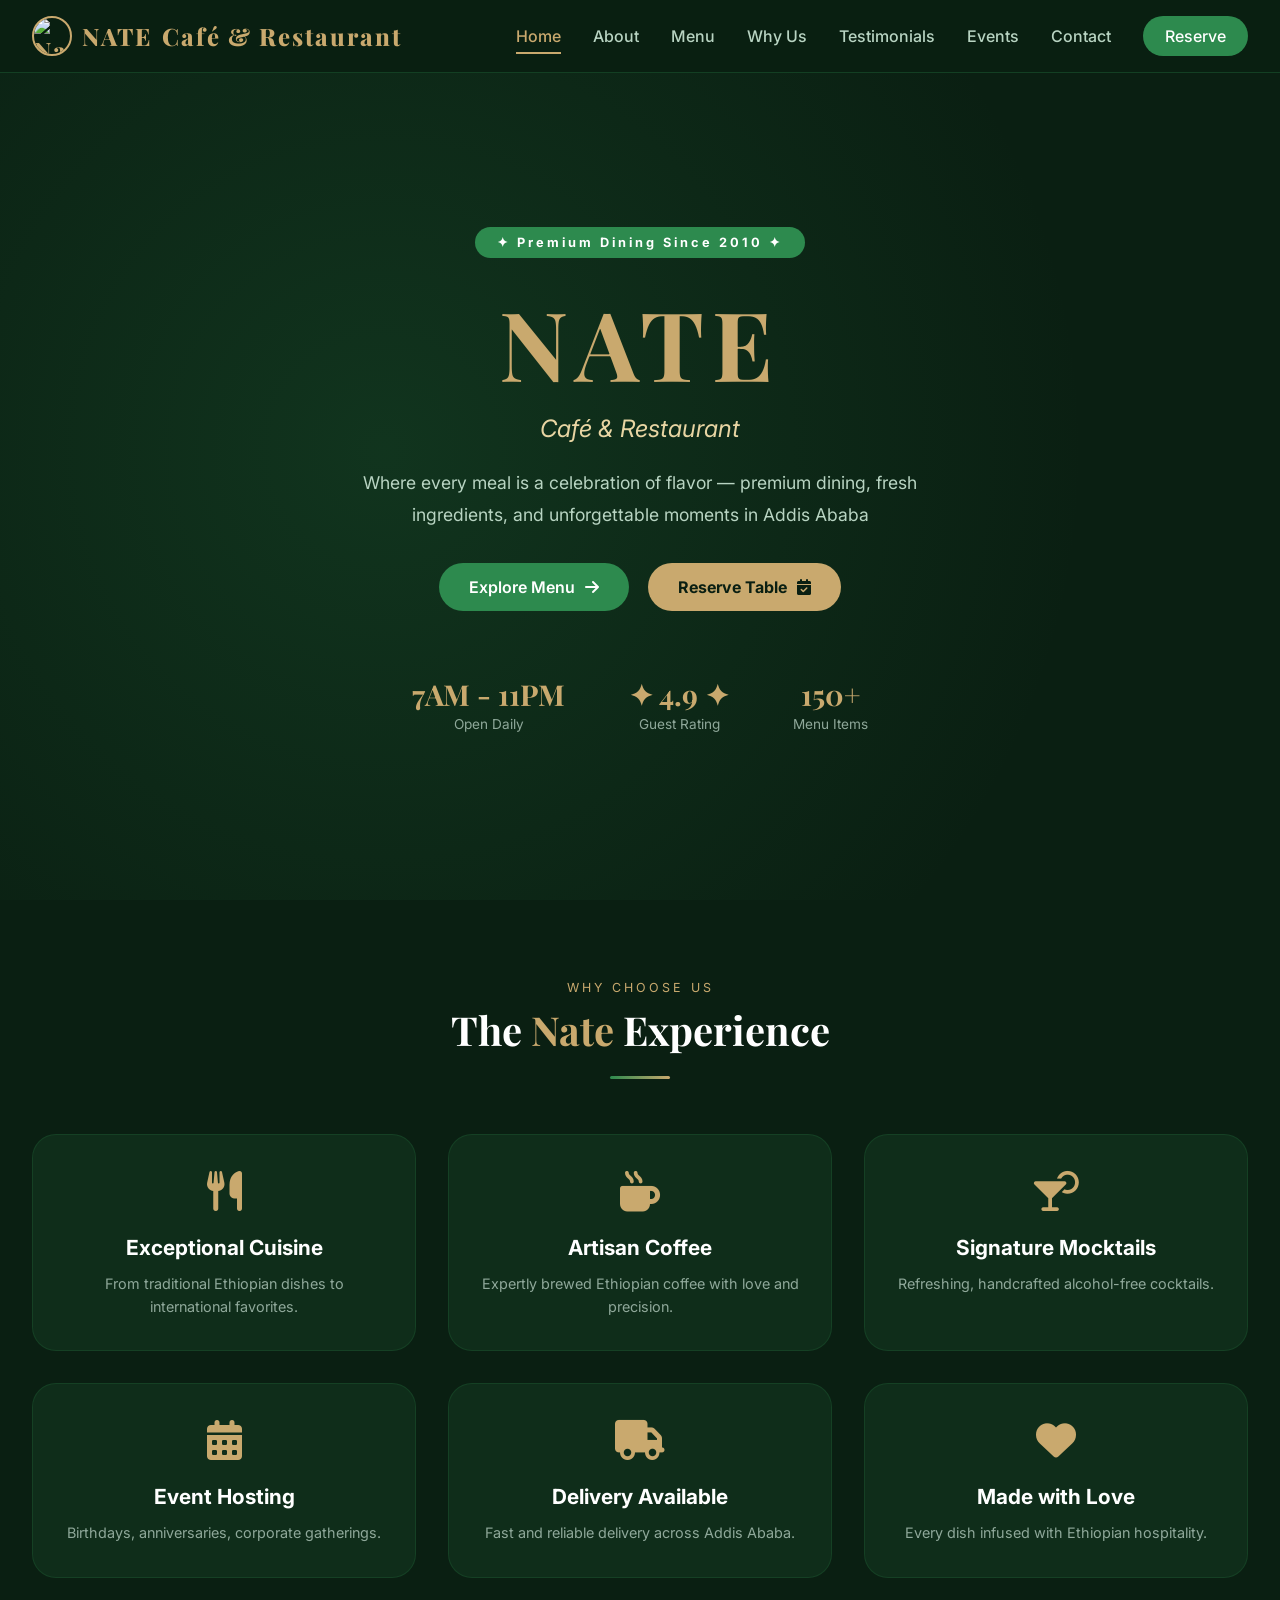
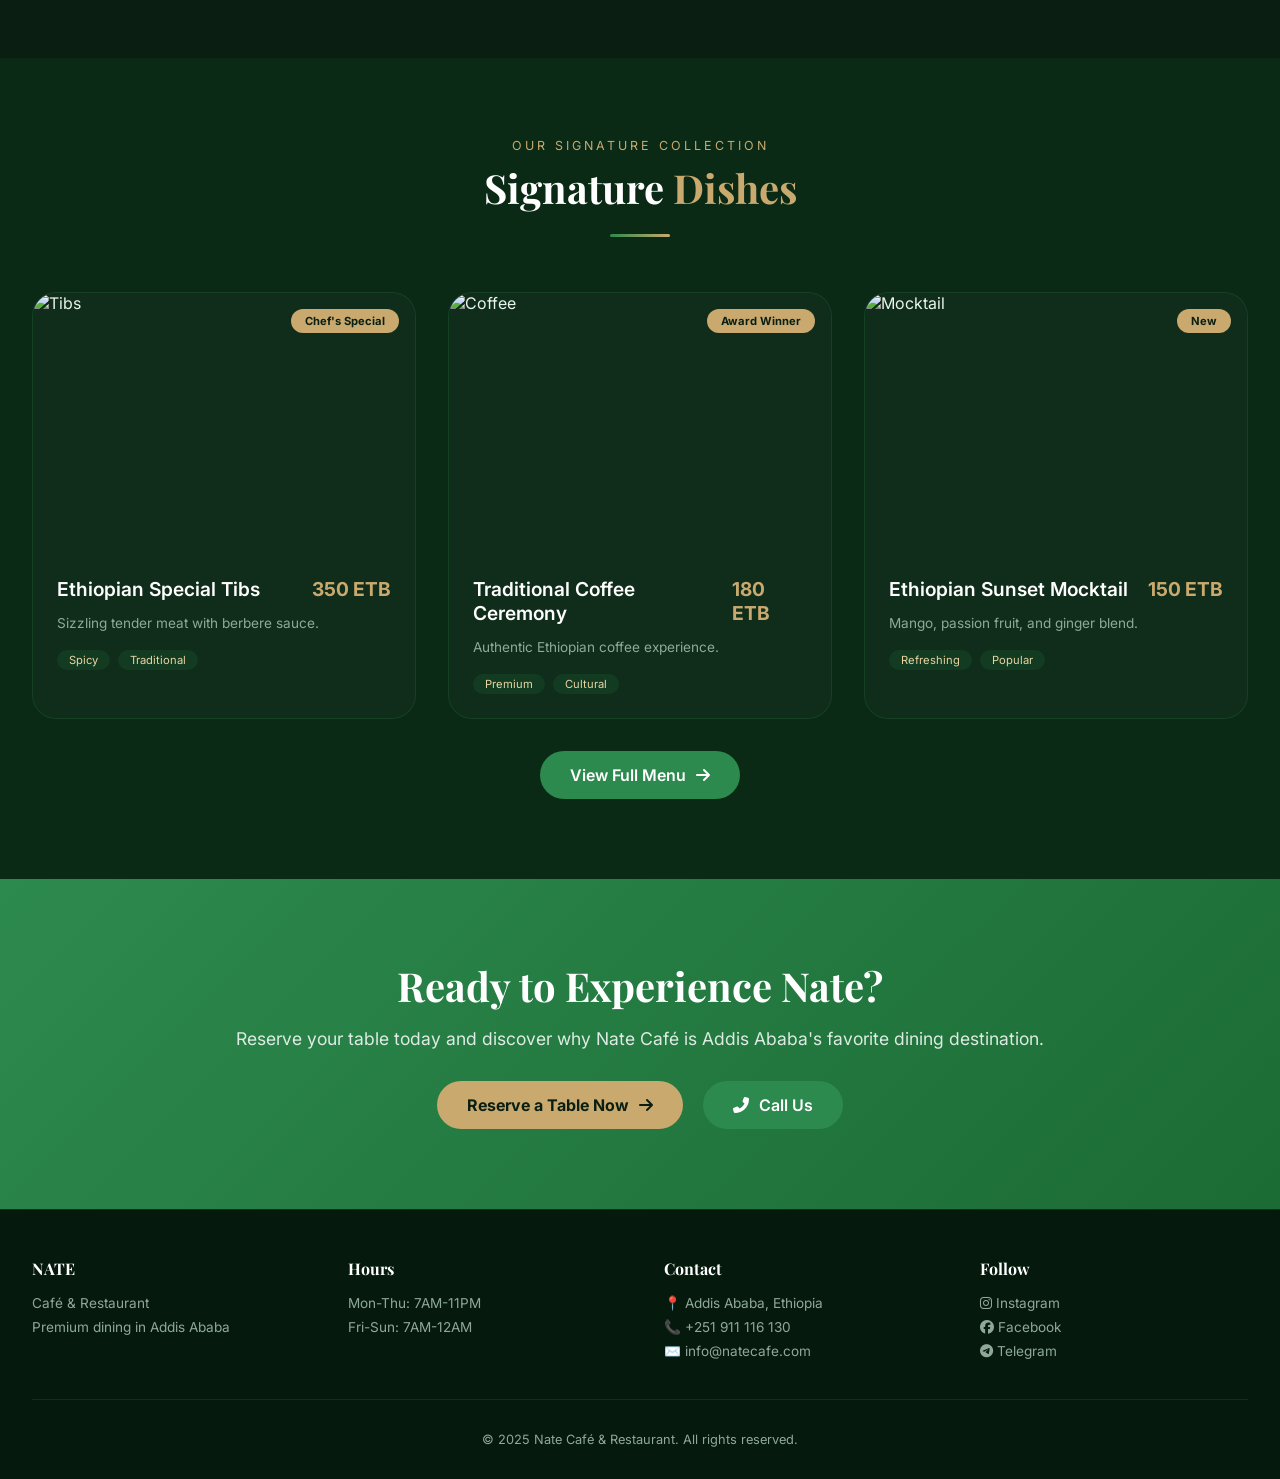
==== commit 6b0066ba: "Update index.html" ====
--- a/index.html
+++ b/index.html
@@ -7,19 +7,29 @@
     <meta name="description" content="Experience premium dining in Addis Ababa. Fresh ingredients, artisan coffee, and unforgettable moments at Nate Café.">
     <link href="https://fonts.googleapis.com/css2?family=Inter:opsz,wght@14..32,300;400;500;600;700;800&family=Playfair+Display:ital,wght@0,400;0,500;0,600;0,700;0,800;0,900;1,400&display=swap" rel="stylesheet">
     <link rel="stylesheet" href="https://cdnjs.cloudflare.com/ajax/libs/font-awesome/6.5.1/css/all.min.css">
-    <link rel="stylesheet" href="css/style.css">
     <style>
         * { margin: 0; padding: 0; box-sizing: border-box; }
-        body { font-family: 'Inter', sans-serif; background: #0A1F12; color: #E8F5EC; overflow-x: hidden; }
+        body { font-family: 'Inter', sans-serif; background: #0A1F12; color: #E8F5EC; }
         
-        /* Additional styles for homepage */
-        .hero { position: relative; background: linear-gradient(135deg, #0A1F12 0%, #0F2D1A 50%, #0A1F12 100%); min-height: 100vh; display: flex; align-items: center; justify-content: center; text-align: center; overflow: hidden; }
-        .hero::before { content: ''; position: absolute; top: 0; left: 0; width: 100%; height: 100%; background: radial-gradient(circle at 30% 50%, rgba(45,138,78,0.15) 0%, transparent 70%); }
-        .hero-bg-pattern { position: absolute; top: 0; left: 0; width: 100%; height: 100%; opacity: 0.05; background-image: url("data:image/svg+xml,%3Csvg width='60' height='60' viewBox='0 0 60 60' xmlns='http://www.w3.org/2000/svg'%3E%3Cg fill='none' fill-rule='evenodd'%3E%3Cg fill='%23C9A96E' fill-opacity='0.5'%3E%3Cpath d='M36 34v-4h-2v4h-4v2h4v4h2v-4h4v-2h-4zm0-30V0h-2v4h-4v2h4v4h2V6h4V4h-4zM6 34v-4H4v4H0v2h4v4h2v-4h4v-2H6zM6 4V0H4v4H0v2h4v4h2V6h4V4H6z'/%3E%3C/g%3E%3C/g%3E%3C/svg%3E"); }
+        .navbar { background: rgba(10,31,18,0.97); backdrop-filter: blur(25px); border-bottom: 1px solid rgba(45,138,78,0.3); position: fixed; top: 0; width: 100%; z-index: 1000; }
+        .nav-container { max-width: 1400px; margin: 0 auto; padding: 1rem 2rem; display: flex; justify-content: space-between; align-items: center; }
+        .logo { font-weight: 800; font-size: 1.5rem; letter-spacing: 2px; color: #C9A96E; font-family: 'Playfair Display', serif; text-decoration: none; display: flex; align-items: center; gap: 10px; }
+        .logo-icon { font-size: 2rem; }
+        .nav-menu { display: flex; list-style: none; gap: 2rem; align-items: center; }
+        .nav-menu a { text-decoration: none; font-weight: 500; color: #B8D4C2; transition: 0.3s; position: relative; }
+        .nav-menu a::after { content: ''; position: absolute; bottom: -8px; left: 0; width: 0; height: 2px; background: #C9A96E; transition: 0.3s; }
+        .nav-menu a:hover::after, .nav-menu a.active::after { width: 100%; }
+        .nav-menu a:hover, .nav-menu a.active { color: #C9A96E; }
+        .nav-cta { background: #2D8A4E; color: #fff !important; padding: 10px 22px !important; border-radius: 50px !important; }
+        .nav-cta::after { display: none !important; }
+        .mobile-menu-btn { display: none; background: none; border: none; font-size: 1.8rem; color: #C9A96E; cursor: pointer; }
+        
+        .hero { position: relative; background: linear-gradient(0deg, rgba(10,31,18,0.6) 0%, rgba(10,31,18,0.4) 100%), url('https://raw.githubusercontent.com/Addis477/natecafe/main/home.jpg') center/cover no-repeat; min-height: 100vh; display: flex; align-items: center; justify-content: center; text-align: center; overflow: hidden; }
+        .hero::before { content: ''; position: absolute; top: 0; left: 0; width: 100%; height: 100%; background: radial-gradient(circle at 30% 50%, rgba(45,138,78,0.2) 0%, transparent 70%); }
         .hero-content { position: relative; z-index: 2; max-width: 900px; margin: 0 auto; padding: 160px 24px 100px; }
         .hero-badge { display: inline-block; background: #2D8A4E; color: white; padding: 8px 22px; border-radius: 50px; font-weight: 700; font-size: 0.8rem; letter-spacing: 3px; margin-bottom: 20px; animation: borderGlow 2s infinite; }
-        @keyframes borderGlow { 0%, 100% { box-shadow: 0 0 0 0 rgba(201,169,110,0.4); } 50% { box-shadow: 0 0 0 15px rgba(201,169,110,0); } }
-        @keyframes goldPulse { 0%, 100% { text-shadow: 0 0 10px rgba(201,169,110,0.3); } 50% { text-shadow: 0 0 25px rgba(201,169,110,0.6); } }
+        @keyframes borderGlow { 0%,100% { box-shadow: 0 0 0 0 rgba(201,169,110,0.4); } 50% { box-shadow: 0 0 0 15px rgba(201,169,110,0); } }
+        @keyframes goldPulse { 0%,100% { text-shadow: 0 0 10px rgba(201,169,110,0.3); } 50% { text-shadow: 0 0 25px rgba(201,169,110,0.6); } }
         .hero h1 { font-family: 'Playfair Display', serif; font-size: clamp(3rem, 8vw, 6rem); letter-spacing: 8px; margin-bottom: 0.5rem; color: #C9A96E; animation: goldPulse 3s ease-in-out infinite; }
         .hero-subtitle { font-size: 1.5rem; color: #E8D5A3; margin-bottom: 1.5rem; font-style: italic; }
         .hero-description { font-size: 1.1rem; color: #B8D4C2; max-width: 600px; margin: 0 auto 2rem; line-height: 1.8; }
@@ -32,17 +42,6 @@
         .stat { text-align: center; }
         .stat-number { display: block; font-size: 1.8rem; font-weight: 700; color: #C9A96E; font-family: 'Playfair Display', serif; }
         .stat-label { font-size: 0.85rem; color: #8FA89A; }
-        .navbar { background: rgba(10,31,18,0.97); backdrop-filter: blur(25px); border-bottom: 1px solid rgba(45,138,78,0.3); position: fixed; top: 0; width: 100%; z-index: 1000; }
-        .nav-container { max-width: 1400px; margin: 0 auto; padding: 1rem 2rem; display: flex; justify-content: space-between; align-items: center; }
-        .logo { font-weight: 800; font-size: 1.5rem; letter-spacing: 2px; color: #C9A96E; font-family: 'Playfair Display', serif; text-decoration: none; display: flex; align-items: center; gap: 10px; }
-        .logo-icon { font-size: 2rem; }
-        .nav-menu { display: flex; list-style: none; gap: 2rem; align-items: center; }
-        .nav-menu a { text-decoration: none; font-weight: 500; color: #B8D4C2; transition: 0.3s; position: relative; }
-        .nav-menu a::after { content: ''; position: absolute; bottom: -8px; left: 0; width: 0; height: 2px; background: #C9A96E; transition: 0.3s; }
-        .nav-menu a:hover::after, .nav-menu a.active::after { width: 100%; }
-        .nav-menu a:hover, .nav-menu a.active { color: #C9A96E; }
-        .nav-cta { background: #2D8A4E; color: #fff !important; padding: 10px 22px !important; border-radius: 50px !important; }
-        .mobile-menu-btn { display: none; background: none; border: none; font-size: 1.8rem; color: #C9A96E; cursor: pointer; }
         .section { padding: 80px 0; }
         .container { max-width: 1300px; margin: 0 auto; padding: 0 2rem; }
         .section-header { text-align: center; margin-bottom: 55px; }
@@ -81,6 +80,7 @@
         .footer-col p, .footer-col a { color: #8FA89A; font-size: 0.85rem; text-decoration: none; display: block; margin-bottom: 0.5rem; }
         .footer-col a:hover { color: #C9A96E; }
         .footer-bottom { text-align: center; padding-top: 2rem; margin-top: 2rem; border-top: 1px solid rgba(45,138,78,0.2); font-size: 0.8rem; color: #8FA89A; }
+        @media (max-width: 1024px) { .features-grid, .signature-grid { grid-template-columns: repeat(2, 1fr); } }
         @media (max-width: 768px) {
             .mobile-menu-btn { display: block; }
             .nav-menu { position: fixed; top: 0; right: -100%; width: 280px; height: 100vh; background: #0A1F12; flex-direction: column; justify-content: center; align-items: center; gap: 2rem; transition: right 0.4s ease; z-index: 999; }
@@ -93,13 +93,18 @@
         }
         .text-center { text-align: center; }
         .mt-4 { margin-top: 2rem; }
+        .logo-img { width: 40px; height: 40px; border-radius: 50%; object-fit: cover; border: 2px solid #C9A96E; }
     </style>
 </head>
 <body>
 
     <nav class="navbar">
         <div class="nav-container">
-            <a href="index.html" class="logo"><span class="logo-icon">☕</span> NATE <span class="logo-suffix">Café & Restaurant</span></a>
+            <a href="index.html" class="logo">
+                <img src="https://raw.githubusercontent.com/Addis477/natecafe/main/logo.jpg" alt="Nate Café Logo" class="logo-img">
+                <span class="logo-text">NATE</span>
+                <span class="logo-suffix">Café & Restaurant</span>
+            </a>
             <button class="mobile-menu-btn" id="menuBtn">☰</button>
             <ul class="nav-menu" id="navMenu">
                 <li><a href="index.html" class="active">Home</a></li>
@@ -115,7 +120,6 @@
     </nav>
 
     <section class="hero">
-        <div class="hero-bg-pattern"></div>
         <div class="hero-content">
             <div class="hero-badge">✦ Premium Dining Since 2010 ✦</div>
             <h1>NATE</h1>
@@ -123,7 +127,7 @@
             <p class="hero-description">Where every meal is a celebration of flavor — premium dining, fresh ingredients, and unforgettable moments in Addis Ababa</p>
             <div class="hero-buttons">
                 <a href="menu.html" class="btn-primary">Explore Menu <i class="fas fa-arrow-right"></i></a>
-                <a href="contact.html" class="btn-gold">Reserve Table <i class="fas fa-calendar-check"></i></a>
+                <a href="reservation.html" class="btn-gold">Reserve Table <i class="fas fa-calendar-check"></i></a>
             </div>
             <div class="hero-stats">
                 <div class="stat"><span class="stat-number">7AM - 11PM</span><span class="stat-label">Open Daily</span></div>
@@ -177,7 +181,7 @@
     </section>
 
     <section class="cta-section">
-        <div class="cta-content"><div class="container"><h2>Ready to Experience Nate?</h2><p>Reserve your table today and discover why Nate Café is Addis Ababa's favorite dining destination.</p><div class="cta-buttons"><a href="contact.html" class="btn-gold">Reserve a Table Now <i class="fas fa-arrow-right"></i></a><a href="tel:+251911116130" class="btn-primary"><i class="fas fa-phone-alt"></i> Call Us</a></div></div></div>
+        <div class="cta-content"><div class="container"><h2>Ready to Experience Nate?</h2><p>Reserve your table today and discover why Nate Café is Addis Ababa's favorite dining destination.</p><div class="cta-buttons"><a href="reservation.html" class="btn-gold">Reserve a Table Now <i class="fas fa-arrow-right"></i></a><a href="tel:+251911116130" class="btn-primary"><i class="fas fa-phone-alt"></i> Call Us</a></div></div></div>
     </section>
 
     <footer class="footer">
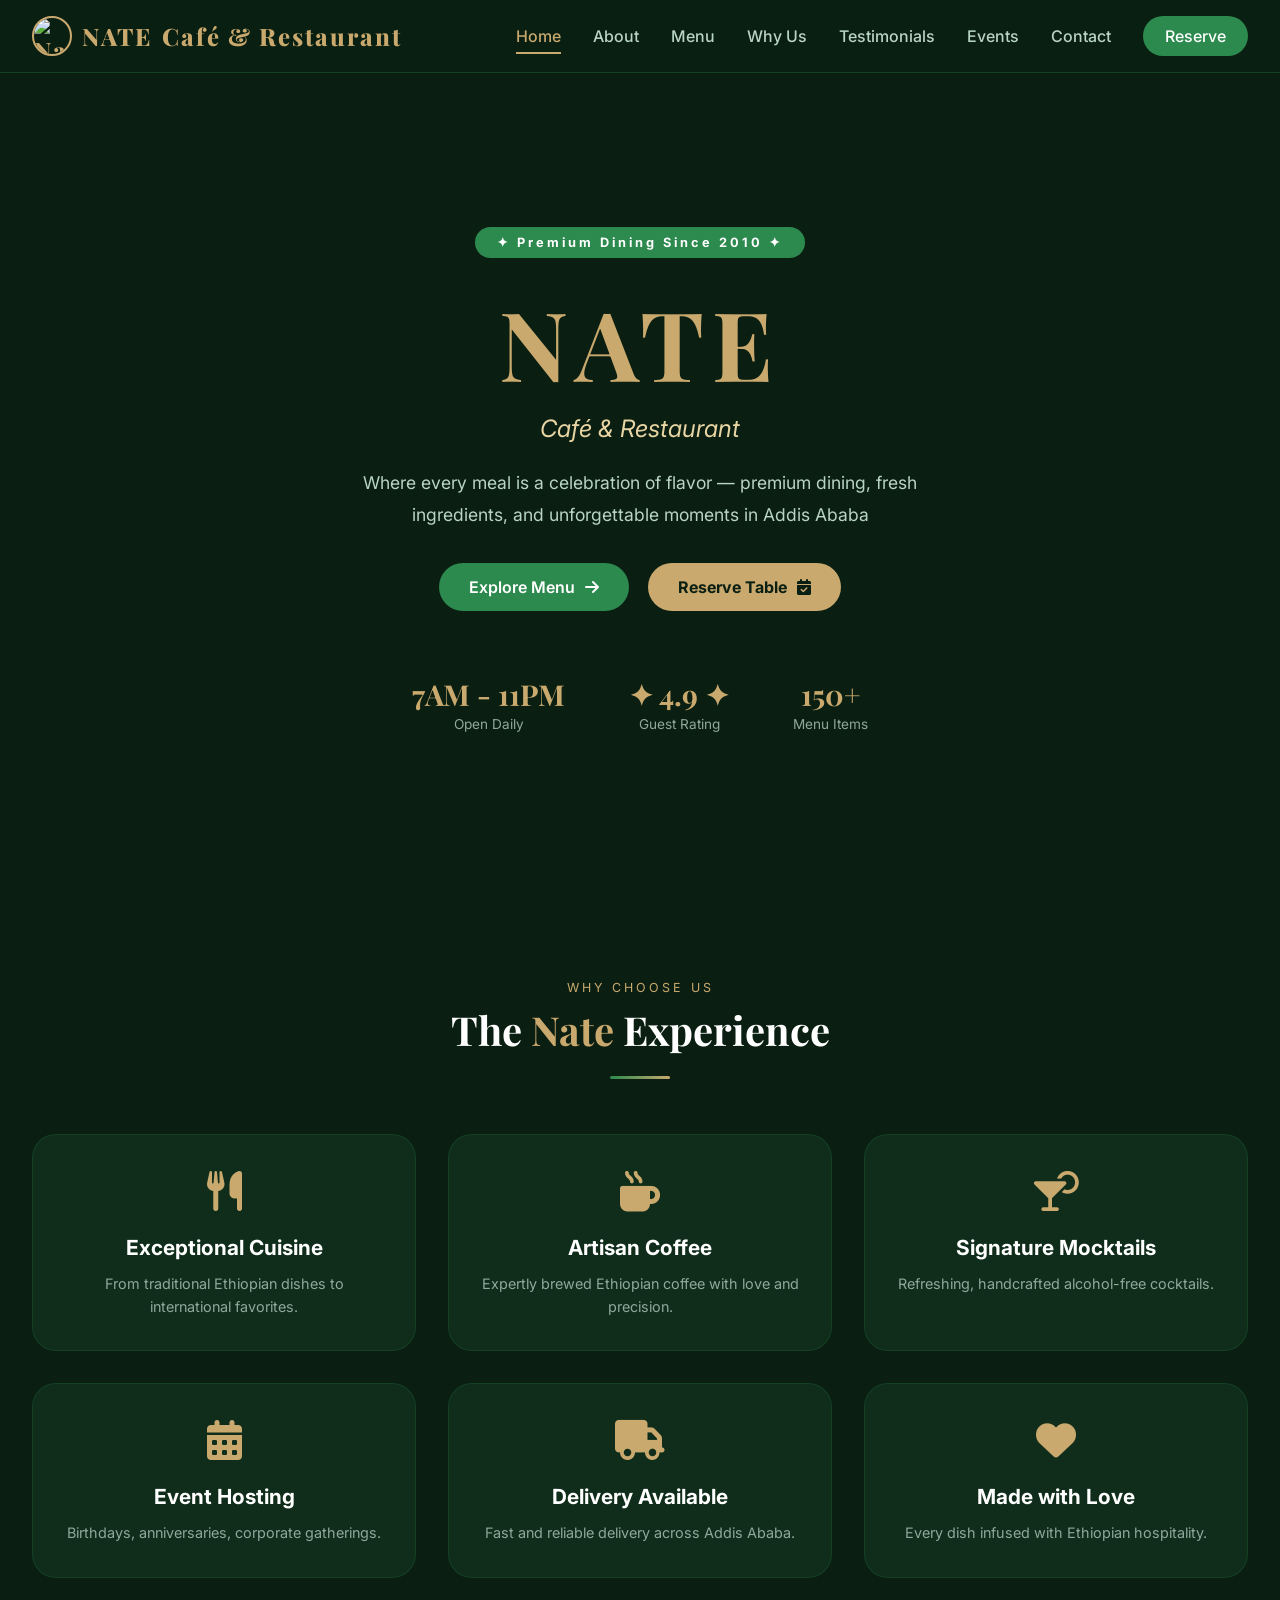
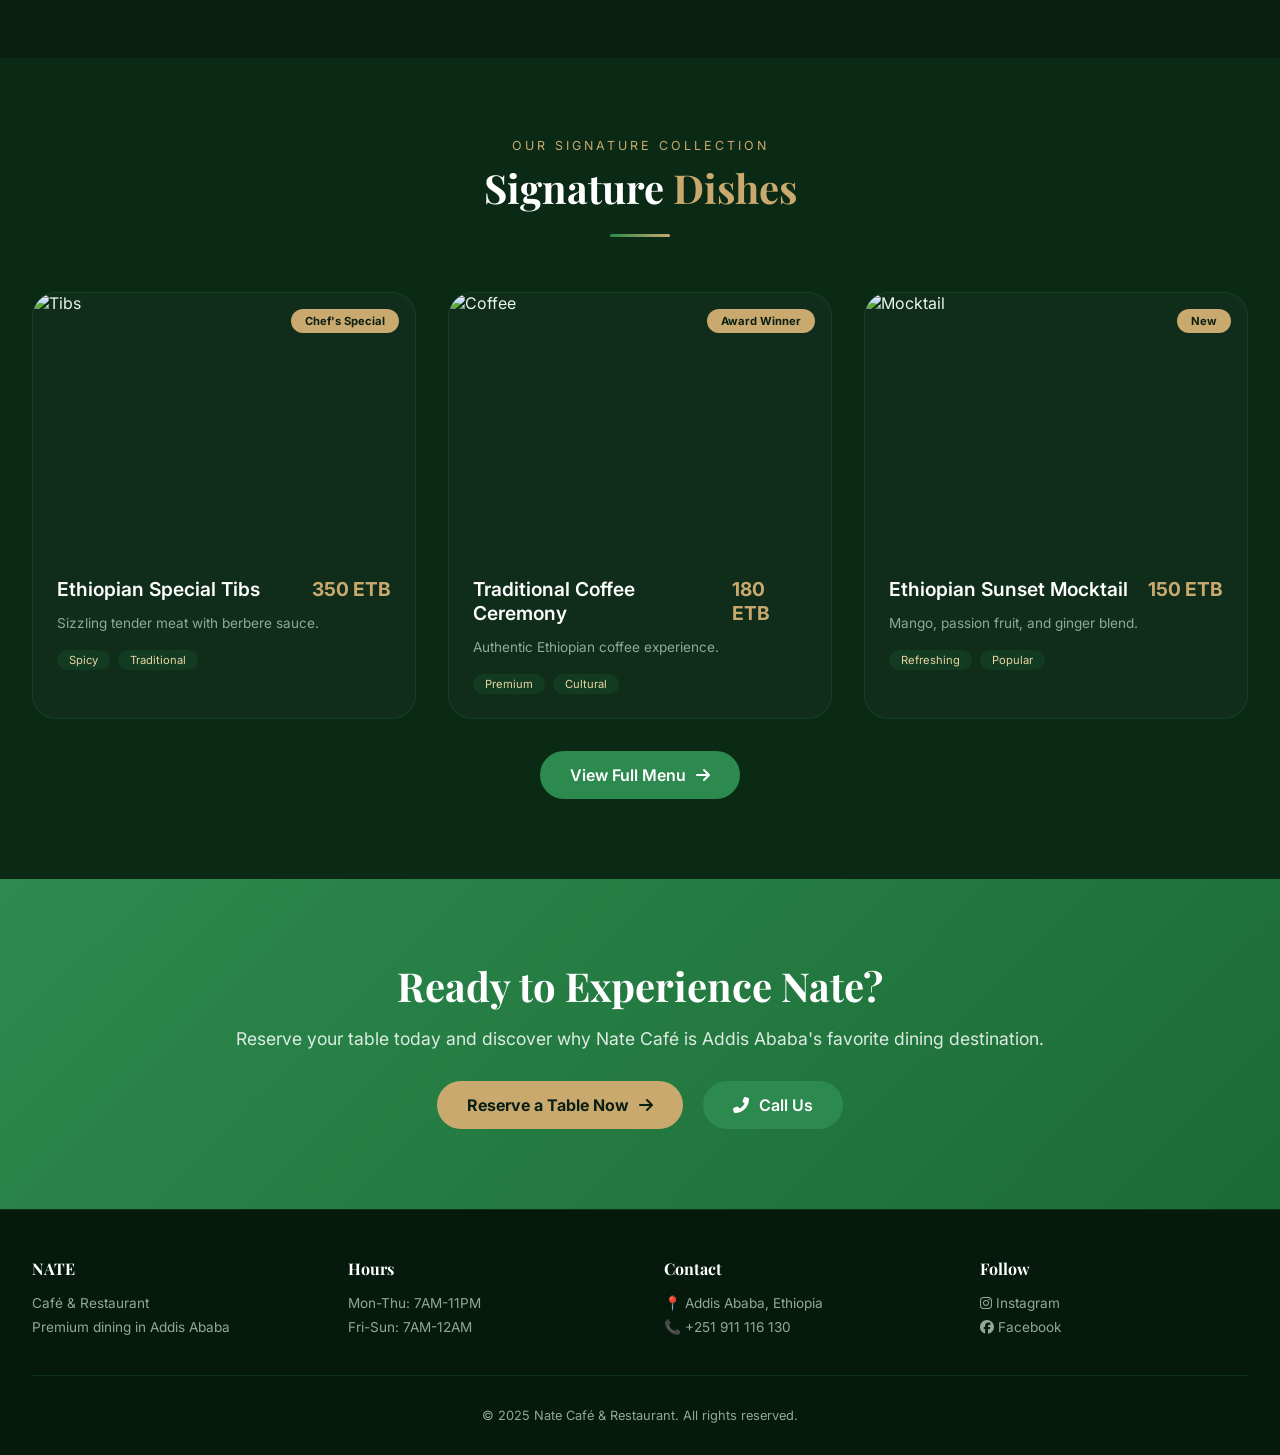
==== commit 7d5af083: "Update index.html" ====
--- a/index.html
+++ b/index.html
@@ -14,7 +14,7 @@
         .navbar { background: rgba(10,31,18,0.97); backdrop-filter: blur(25px); border-bottom: 1px solid rgba(45,138,78,0.3); position: fixed; top: 0; width: 100%; z-index: 1000; }
         .nav-container { max-width: 1400px; margin: 0 auto; padding: 1rem 2rem; display: flex; justify-content: space-between; align-items: center; }
         .logo { font-weight: 800; font-size: 1.5rem; letter-spacing: 2px; color: #C9A96E; font-family: 'Playfair Display', serif; text-decoration: none; display: flex; align-items: center; gap: 10px; }
-        .logo-icon { font-size: 2rem; }
+        .logo-img { width: 40px; height: 40px; border-radius: 50%; object-fit: cover; border: 2px solid #C9A96E; }
         .nav-menu { display: flex; list-style: none; gap: 2rem; align-items: center; }
         .nav-menu a { text-decoration: none; font-weight: 500; color: #B8D4C2; transition: 0.3s; position: relative; }
         .nav-menu a::after { content: ''; position: absolute; bottom: -8px; left: 0; width: 0; height: 2px; background: #C9A96E; transition: 0.3s; }
@@ -25,7 +25,6 @@
         .mobile-menu-btn { display: none; background: none; border: none; font-size: 1.8rem; color: #C9A96E; cursor: pointer; }
         
         .hero { position: relative; background: linear-gradient(0deg, rgba(10,31,18,0.6) 0%, rgba(10,31,18,0.4) 100%), url('https://raw.githubusercontent.com/Addis477/natecafe/main/home.jpg') center/cover no-repeat; min-height: 100vh; display: flex; align-items: center; justify-content: center; text-align: center; overflow: hidden; }
-        .hero::before { content: ''; position: absolute; top: 0; left: 0; width: 100%; height: 100%; background: radial-gradient(circle at 30% 50%, rgba(45,138,78,0.2) 0%, transparent 70%); }
         .hero-content { position: relative; z-index: 2; max-width: 900px; margin: 0 auto; padding: 160px 24px 100px; }
         .hero-badge { display: inline-block; background: #2D8A4E; color: white; padding: 8px 22px; border-radius: 50px; font-weight: 700; font-size: 0.8rem; letter-spacing: 3px; margin-bottom: 20px; animation: borderGlow 2s infinite; }
         @keyframes borderGlow { 0%,100% { box-shadow: 0 0 0 0 rgba(201,169,110,0.4); } 50% { box-shadow: 0 0 0 15px rgba(201,169,110,0); } }
@@ -93,7 +92,6 @@
         }
         .text-center { text-align: center; }
         .mt-4 { margin-top: 2rem; }
-        .logo-img { width: 40px; height: 40px; border-radius: 50%; object-fit: cover; border: 2px solid #C9A96E; }
     </style>
 </head>
 <body>
@@ -102,8 +100,7 @@
         <div class="nav-container">
             <a href="index.html" class="logo">
                 <img src="https://raw.githubusercontent.com/Addis477/natecafe/main/logo.jpg" alt="Nate Café Logo" class="logo-img">
-                <span class="logo-text">NATE</span>
-                <span class="logo-suffix">Café & Restaurant</span>
+                NATE <span class="logo-suffix">Café & Restaurant</span>
             </a>
             <button class="mobile-menu-btn" id="menuBtn">☰</button>
             <ul class="nav-menu" id="navMenu">
@@ -164,11 +161,11 @@
             </div>
             <div class="signature-grid">
                 <div class="signature-card">
-                    <div class="signature-image"><img src="https://placehold.co/600x450/2D8A4E/C9A96E?text=Ethiopian+Tibs" alt="Tibs"><div class="signature-badge">Chef's Special</div></div>
+                    <div class="signature-image"><img src="https://placehold.co/600x450/2D8A4E/C9A96E?text=Tibs" alt="Tibs"><div class="signature-badge">Chef's Special</div></div>
                     <div class="signature-content"><div class="signature-header"><h3>Ethiopian Special Tibs</h3><span class="signature-price">350 ETB</span></div><p class="signature-description">Sizzling tender meat with berbere sauce.</p><div class="signature-tags"><span class="signature-tag">Spicy</span><span class="signature-tag">Traditional</span></div></div>
                 </div>
                 <div class="signature-card">
-                    <div class="signature-image"><img src="https://placehold.co/600x450/2D8A4E/C9A96E?text=Coffee+Ceremony" alt="Coffee"><div class="signature-badge">Award Winner</div></div>
+                    <div class="signature-image"><img src="https://placehold.co/600x450/2D8A4E/C9A96E?text=Coffee" alt="Coffee"><div class="signature-badge">Award Winner</div></div>
                     <div class="signature-content"><div class="signature-header"><h3>Traditional Coffee Ceremony</h3><span class="signature-price">180 ETB</span></div><p class="signature-description">Authentic Ethiopian coffee experience.</p><div class="signature-tags"><span class="signature-tag">Premium</span><span class="signature-tag">Cultural</span></div></div>
                 </div>
                 <div class="signature-card">
@@ -188,8 +185,8 @@
         <div class="footer-grid">
             <div class="footer-col"><h4>NATE</h4><p>Café & Restaurant</p><p>Premium dining in Addis Ababa</p></div>
             <div class="footer-col"><h4>Hours</h4><p>Mon-Thu: 7AM-11PM</p><p>Fri-Sun: 7AM-12AM</p></div>
-            <div class="footer-col"><h4>Contact</h4><p>📍 Addis Ababa, Ethiopia</p><p>📞 +251 911 116 130</p><p>✉️ info@natecafe.com</p></div>
-            <div class="footer-col"><h4>Follow</h4><a href="#"><i class="fab fa-instagram"></i> Instagram</a><a href="#"><i class="fab fa-facebook"></i> Facebook</a><a href="#"><i class="fab fa-telegram"></i> Telegram</a></div>
+            <div class="footer-col"><h4>Contact</h4><p>📍 Addis Ababa, Ethiopia</p><p>📞 +251 911 116 130</p></div>
+            <div class="footer-col"><h4>Follow</h4><a href="#"><i class="fab fa-instagram"></i> Instagram</a><a href="#"><i class="fab fa-facebook"></i> Facebook</a></div>
         </div>
         <div class="footer-bottom"><p>&copy; 2025 Nate Café & Restaurant. All rights reserved.</p></div>
     </footer>
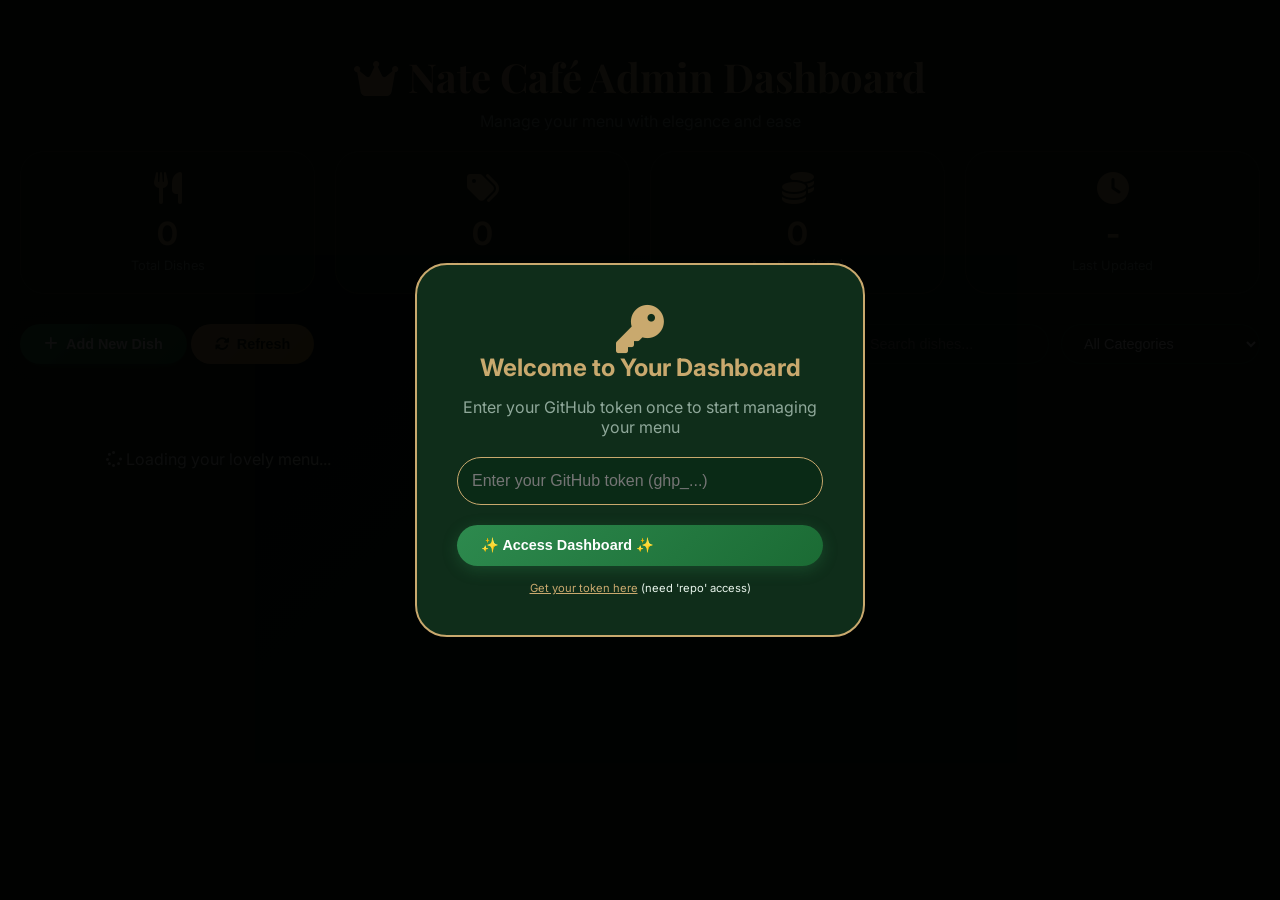
==== commit b47e74db: "Update index.html" ====
--- a/index.html
+++ b/index.html
@@ -3,214 +3,389 @@
 <head>
     <meta charset="UTF-8">
     <meta name="viewport" content="width=device-width, initial-scale=1.0">
-    <title>Nate Café & Restaurant | Premium Dining Addis Ababa</title>
-    <meta name="description" content="Experience premium dining in Addis Ababa. Fresh ingredients, artisan coffee, and unforgettable moments at Nate Café.">
+    <title>Nate Café - Admin Dashboard ✨</title>
     <link href="https://fonts.googleapis.com/css2?family=Inter:opsz,wght@14..32,300;400;500;600;700;800&family=Playfair+Display:ital,wght@0,400;0,500;0,600;0,700;0,800;0,900;1,400&display=swap" rel="stylesheet">
     <link rel="stylesheet" href="https://cdnjs.cloudflare.com/ajax/libs/font-awesome/6.5.1/css/all.min.css">
     <style>
         * { margin: 0; padding: 0; box-sizing: border-box; }
-        body { font-family: 'Inter', sans-serif; background: #0A1F12; color: #E8F5EC; }
-        
-        .navbar { background: rgba(10,31,18,0.97); backdrop-filter: blur(25px); border-bottom: 1px solid rgba(45,138,78,0.3); position: fixed; top: 0; width: 100%; z-index: 1000; }
-        .nav-container { max-width: 1400px; margin: 0 auto; padding: 1rem 2rem; display: flex; justify-content: space-between; align-items: center; }
-        .logo { font-weight: 800; font-size: 1.5rem; letter-spacing: 2px; color: #C9A96E; font-family: 'Playfair Display', serif; text-decoration: none; display: flex; align-items: center; gap: 10px; }
-        .logo-img { width: 40px; height: 40px; border-radius: 50%; object-fit: cover; border: 2px solid #C9A96E; }
-        .nav-menu { display: flex; list-style: none; gap: 2rem; align-items: center; }
-        .nav-menu a { text-decoration: none; font-weight: 500; color: #B8D4C2; transition: 0.3s; position: relative; }
-        .nav-menu a::after { content: ''; position: absolute; bottom: -8px; left: 0; width: 0; height: 2px; background: #C9A96E; transition: 0.3s; }
-        .nav-menu a:hover::after, .nav-menu a.active::after { width: 100%; }
-        .nav-menu a:hover, .nav-menu a.active { color: #C9A96E; }
-        .nav-cta { background: #2D8A4E; color: #fff !important; padding: 10px 22px !important; border-radius: 50px !important; }
-        .nav-cta::after { display: none !important; }
-        .mobile-menu-btn { display: none; background: none; border: none; font-size: 1.8rem; color: #C9A96E; cursor: pointer; }
-        
-        .hero { position: relative; background: linear-gradient(0deg, rgba(10,31,18,0.6) 0%, rgba(10,31,18,0.4) 100%), url('https://raw.githubusercontent.com/Addis477/natecafe/main/home.jpg') center/cover no-repeat; min-height: 100vh; display: flex; align-items: center; justify-content: center; text-align: center; overflow: hidden; }
-        .hero-content { position: relative; z-index: 2; max-width: 900px; margin: 0 auto; padding: 160px 24px 100px; }
-        .hero-badge { display: inline-block; background: #2D8A4E; color: white; padding: 8px 22px; border-radius: 50px; font-weight: 700; font-size: 0.8rem; letter-spacing: 3px; margin-bottom: 20px; animation: borderGlow 2s infinite; }
-        @keyframes borderGlow { 0%,100% { box-shadow: 0 0 0 0 rgba(201,169,110,0.4); } 50% { box-shadow: 0 0 0 15px rgba(201,169,110,0); } }
-        @keyframes goldPulse { 0%,100% { text-shadow: 0 0 10px rgba(201,169,110,0.3); } 50% { text-shadow: 0 0 25px rgba(201,169,110,0.6); } }
-        .hero h1 { font-family: 'Playfair Display', serif; font-size: clamp(3rem, 8vw, 6rem); letter-spacing: 8px; margin-bottom: 0.5rem; color: #C9A96E; animation: goldPulse 3s ease-in-out infinite; }
-        .hero-subtitle { font-size: 1.5rem; color: #E8D5A3; margin-bottom: 1.5rem; font-style: italic; }
-        .hero-description { font-size: 1.1rem; color: #B8D4C2; max-width: 600px; margin: 0 auto 2rem; line-height: 1.8; }
-        .hero-buttons { display: flex; gap: 1.2rem; justify-content: center; margin-bottom: 4rem; flex-wrap: wrap; }
-        .btn-primary { background: #2D8A4E; color: #fff; padding: 14px 30px; border-radius: 50px; text-decoration: none; font-weight: 600; transition: 0.3s; display: inline-flex; align-items: center; gap: 10px; }
-        .btn-primary:hover { background: #1B6B34; transform: translateY(-3px); }
-        .btn-gold { background: #C9A96E; color: #0A1F12; padding: 14px 30px; border-radius: 50px; text-decoration: none; font-weight: 700; transition: 0.3s; display: inline-flex; align-items: center; gap: 10px; }
-        .btn-gold:hover { background: #B8933F; transform: translateY(-3px); }
-        .hero-stats { display: flex; justify-content: center; gap: 4rem; flex-wrap: wrap; }
-        .stat { text-align: center; }
-        .stat-number { display: block; font-size: 1.8rem; font-weight: 700; color: #C9A96E; font-family: 'Playfair Display', serif; }
-        .stat-label { font-size: 0.85rem; color: #8FA89A; }
-        .section { padding: 80px 0; }
-        .container { max-width: 1300px; margin: 0 auto; padding: 0 2rem; }
-        .section-header { text-align: center; margin-bottom: 55px; }
-        .section-label { font-size: 0.78rem; color: #C9A96E; text-transform: uppercase; letter-spacing: 3px; margin-bottom: 8px; }
-        .section-header h2 { font-size: 2.5rem; font-weight: 700; color: #fff; font-family: 'Playfair Display', serif; }
-        .section-header h2 span { color: #C9A96E; }
-        .section-line { width: 60px; height: 3px; background: linear-gradient(90deg, #2D8A4E, #C9A96E); margin: 20px auto 0; border-radius: 3px; }
-        .features-grid { display: grid; grid-template-columns: repeat(3, 1fr); gap: 2rem; }
-        .feature-card { background: #0F2D1A; border-radius: 24px; padding: 2rem; text-align: center; border: 1px solid rgba(45,138,78,0.2); transition: 0.3s; }
-        .feature-card:hover { border-color: #C9A96E; transform: translateY(-8px); }
-        .feature-icon { font-size: 2.5rem; color: #C9A96E; margin-bottom: 1.2rem; }
-        .feature-card h3 { font-size: 1.3rem; margin-bottom: 0.75rem; color: #fff; }
-        .feature-card p { color: #8FA89A; line-height: 1.6; font-size: 0.9rem; }
-        .signature-section { background: #0A2A16; padding: 80px 0; }
-        .signature-grid { display: grid; grid-template-columns: repeat(3, 1fr); gap: 2rem; }
-        .signature-card { background: #0F2D1A; border-radius: 24px; overflow: hidden; transition: 0.3s; border: 1px solid rgba(45,138,78,0.2); cursor: pointer; }
-        .signature-card:hover { transform: translateY(-10px); border-color: #C9A96E; }
-        .signature-image { position: relative; height: 260px; overflow: hidden; }
-        .signature-image img { width: 100%; height: 100%; object-fit: cover; transition: transform 0.5s; }
-        .signature-card:hover .signature-image img { transform: scale(1.08); }
-        .signature-badge { position: absolute; top: 16px; right: 16px; background: #C9A96E; color: #0A1F12; padding: 5px 14px; border-radius: 50px; font-size: 0.7rem; font-weight: 700; }
-        .signature-content { padding: 1.5rem; }
-        .signature-header { display: flex; justify-content: space-between; align-items: baseline; margin-bottom: 0.75rem; }
-        .signature-header h3 { font-size: 1.2rem; font-weight: 600; color: #fff; }
-        .signature-price { font-size: 1.2rem; font-weight: 700; color: #C9A96E; }
-        .signature-description { color: #8FA89A; font-size: 0.85rem; line-height: 1.6; margin-bottom: 1rem; }
-        .signature-tags { display: flex; gap: 0.5rem; flex-wrap: wrap; }
-        .signature-tag { background: rgba(45,138,78,0.15); padding: 3px 12px; border-radius: 50px; font-size: 0.7rem; color: #E8D5A3; }
-        .cta-section { background: linear-gradient(135deg, #2D8A4E 0%, #1B6B34 100%); padding: 80px 0; text-align: center; position: relative; overflow: hidden; }
-        .cta-content h2 { font-size: 2.5rem; color: #fff; margin-bottom: 1rem; font-family: 'Playfair Display', serif; }
-        .cta-content p { font-size: 1.1rem; color: rgba(255,255,255,0.85); margin-bottom: 2rem; }
-        .cta-buttons { display: flex; gap: 1.2rem; justify-content: center; flex-wrap: wrap; }
-        .footer { background: #051A0D; padding: 3rem 2rem 2rem; border-top: 1px solid rgba(45,138,78,0.2); }
-        .footer-grid { display: grid; grid-template-columns: repeat(4, 1fr); gap: 3rem; max-width: 1300px; margin: 0 auto; }
-        .footer-col h4 { color: #fff; margin-bottom: 1rem; font-family: 'Playfair Display', serif; }
-        .footer-col p, .footer-col a { color: #8FA89A; font-size: 0.85rem; text-decoration: none; display: block; margin-bottom: 0.5rem; }
-        .footer-col a:hover { color: #C9A96E; }
-        .footer-bottom { text-align: center; padding-top: 2rem; margin-top: 2rem; border-top: 1px solid rgba(45,138,78,0.2); font-size: 0.8rem; color: #8FA89A; }
-        @media (max-width: 1024px) { .features-grid, .signature-grid { grid-template-columns: repeat(2, 1fr); } }
+        body { font-family: 'Inter', sans-serif; background: linear-gradient(135deg, #0A1F12 0%, #0F2D1A 100%); color: #E8F5EC; min-height: 100vh; }
+        
+        /* Glassmorphism Container */
+        .glass-container { max-width: 1400px; margin: 0 auto; padding: 20px; }
+        
+        /* Header */
+        .header { text-align: center; padding: 30px 0 20px; }
+        .header h1 { font-family: 'Playfair Display', serif; font-size: 2.5rem; background: linear-gradient(135deg, #C9A96E, #E8D5A3); -webkit-background-clip: text; background-clip: text; color: transparent; }
+        .header p { color: #8FA89A; margin-top: 8px; }
+        
+        /* Stats Cards */
+        .stats-grid { display: grid; grid-template-columns: repeat(4, 1fr); gap: 20px; margin-bottom: 30px; }
+        .stat-card { background: rgba(15,45,26,0.7); backdrop-filter: blur(10px); border-radius: 24px; padding: 20px; text-align: center; border: 1px solid rgba(201,169,110,0.2); transition: 0.3s; }
+        .stat-card:hover { border-color: #C9A96E; transform: translateY(-5px); }
+        .stat-card i { font-size: 2rem; color: #C9A96E; margin-bottom: 10px; }
+        .stat-number { font-size: 2rem; font-weight: bold; color: #C9A96E; }
+        .stat-label { color: #8FA89A; font-size: 0.8rem; margin-top: 5px; }
+        
+        /* Toolbar */
+        .toolbar { display: flex; justify-content: space-between; align-items: center; margin-bottom: 25px; flex-wrap: wrap; gap: 15px; }
+        .btn { padding: 12px 24px; border-radius: 50px; border: none; cursor: pointer; font-weight: 600; transition: 0.3s; display: inline-flex; align-items: center; gap: 8px; font-size: 0.9rem; }
+        .btn-primary { background: linear-gradient(135deg, #2D8A4E, #1B6B34); color: white; box-shadow: 0 4px 15px rgba(45,138,78,0.3); }
+        .btn-primary:hover { transform: translateY(-2px); box-shadow: 0 6px 20px rgba(45,138,78,0.4); }
+        .btn-gold { background: linear-gradient(135deg, #C9A96E, #B8933F); color: #0A1F12; }
+        .btn-gold:hover { transform: translateY(-2px); }
+        .btn-outline { background: transparent; border: 2px solid #C9A96E; color: #C9A96E; }
+        .btn-outline:hover { background: #C9A96E; color: #0A1F12; }
+        
+        /* Search */
+        .search-area { display: flex; gap: 12px; flex-wrap: wrap; }
+        .search-area input, .search-area select { padding: 10px 18px; border-radius: 50px; border: 1px solid rgba(45,138,78,0.3); background: rgba(15,45,26,0.7); color: white; font-size: 0.9rem; }
+        .search-area input:focus, .search-area select:focus { outline: none; border-color: #C9A96E; }
+        .search-area input { width: 220px; }
+        
+        /* Menu Grid - Beautiful Cards */
+        .menu-grid { display: grid; grid-template-columns: repeat(auto-fill, minmax(320px, 1fr)); gap: 24px; margin-top: 20px; }
+        .menu-card { background: rgba(15,45,26,0.8); backdrop-filter: blur(10px); border-radius: 28px; overflow: hidden; border: 1px solid rgba(201,169,110,0.15); transition: 0.3s; }
+        .menu-card:hover { transform: translateY(-8px); border-color: #C9A96E; box-shadow: 0 20px 40px rgba(0,0,0,0.3); }
+        .card-image { position: relative; height: 200px; overflow: hidden; }
+        .card-image img { width: 100%; height: 100%; object-fit: cover; transition: 0.5s; }
+        .menu-card:hover .card-image img { transform: scale(1.05); }
+        .card-badge { position: absolute; top: 12px; right: 12px; background: #C9A96E; color: #0A1F12; padding: 4px 12px; border-radius: 50px; font-size: 0.7rem; font-weight: bold; }
+        .card-content { padding: 18px; }
+        .card-header { display: flex; justify-content: space-between; align-items: baseline; margin-bottom: 8px; flex-wrap: wrap; gap: 8px; }
+        .card-header h3 { font-size: 1.2rem; font-family: 'Playfair Display', serif; color: white; }
+        .price { color: #C9A96E; font-weight: bold; font-size: 1.1rem; }
+        .category { display: inline-block; background: rgba(45,138,78,0.3); padding: 3px 10px; border-radius: 50px; font-size: 0.7rem; margin: 8px 0; }
+        .description { color: #8FA89A; font-size: 0.85rem; line-height: 1.5; margin: 8px 0; }
+        .tags { display: flex; flex-wrap: wrap; gap: 6px; margin: 10px 0; }
+        .tag { background: rgba(201,169,110,0.15); padding: 3px 10px; border-radius: 50px; font-size: 0.7rem; color: #E8D5A3; }
+        .card-actions { display: flex; gap: 10px; margin-top: 15px; padding-top: 12px; border-top: 1px solid rgba(201,169,110,0.15); }
+        .edit-btn, .delete-btn { flex: 1; padding: 8px; border-radius: 50px; border: none; cursor: pointer; font-weight: 500; transition: 0.2s; display: flex; align-items: center; justify-content: center; gap: 6px; }
+        .edit-btn { background: rgba(201,169,110,0.15); color: #C9A96E; }
+        .edit-btn:hover { background: #C9A96E; color: #0A1F12; }
+        .delete-btn { background: rgba(139,0,0,0.2); color: #ff6b6b; }
+        .delete-btn:hover { background: #8B0000; color: white; }
+        
+        /* Modal */
+        .modal { display: none; position: fixed; top: 0; left: 0; width: 100%; height: 100%; background: rgba(0,0,0,0.9); z-index: 1000; justify-content: center; align-items: center; }
+        .modal-content { background: #0F2D1A; border-radius: 32px; padding: 30px; width: 550px; max-width: 90%; max-height: 85vh; overflow-y: auto; border: 1px solid #C9A96E; }
+        .modal-content h2 { color: #C9A96E; margin-bottom: 20px; font-family: 'Playfair Display', serif; }
+        .modal-content label { display: block; margin-bottom: 5px; font-size: 0.8rem; color: #B8D4C2; }
+        .modal-content input, .modal-content select, .modal-content textarea { width: 100%; padding: 12px; margin-bottom: 15px; border-radius: 12px; border: 1px solid rgba(45,138,78,0.3); background: #0A2A16; color: white; }
+        .image-preview { margin-top: 10px; max-width: 100%; border-radius: 12px; display: none; }
+        .modal-buttons { display: flex; gap: 12px; justify-content: flex-end; margin-top: 20px; }
+        
+        /* Token Modal */
+        .token-modal { display: flex; position: fixed; top: 0; left: 0; width: 100%; height: 100%; background: rgba(0,0,0,0.95); z-index: 2000; justify-content: center; align-items: center; }
+        .token-card { background: #0F2D1A; border-radius: 32px; padding: 40px; width: 450px; max-width: 90%; text-align: center; border: 2px solid #C9A96E; }
+        .token-card h2 { color: #C9A96E; margin-bottom: 15px; }
+        .token-card input { width: 100%; padding: 14px; border-radius: 50px; border: 1px solid #C9A96E; background: #0A2A16; color: white; margin: 20px 0; font-size: 1rem; }
+        
+        .toast { position: fixed; bottom: 30px; right: 30px; background: #2D8A4E; color: white; padding: 12px 24px; border-radius: 50px; display: none; z-index: 1500; }
+        
         @media (max-width: 768px) {
-            .mobile-menu-btn { display: block; }
-            .nav-menu { position: fixed; top: 0; right: -100%; width: 280px; height: 100vh; background: #0A1F12; flex-direction: column; justify-content: center; align-items: center; gap: 2rem; transition: right 0.4s ease; z-index: 999; }
-            .nav-menu.active { right: 0; }
-            .features-grid, .signature-grid { grid-template-columns: 1fr; }
-            .footer-grid { grid-template-columns: 1fr; text-align: center; }
-            .hero h1 { font-size: 2.5rem; }
-            .hero-stats { gap: 2rem; }
-            .hero-buttons { flex-direction: column; align-items: center; }
-        }
-        .text-center { text-align: center; }
-        .mt-4 { margin-top: 2rem; }
+            .stats-grid { grid-template-columns: repeat(2, 1fr); }
+            .toolbar { flex-direction: column; }
+            .search-area { width: 100%; flex-direction: column; }
+            .search-area input, .search-area select { width: 100%; }
+            .menu-grid { grid-template-columns: 1fr; }
+        }
     </style>
 </head>
 <body>
 
-    <nav class="navbar">
-        <div class="nav-container">
-            <a href="index.html" class="logo">
-                <img src="https://raw.githubusercontent.com/Addis477/natecafe/main/logo.jpg" alt="Nate Café Logo" class="logo-img">
-                NATE <span class="logo-suffix">Café & Restaurant</span>
-            </a>
-            <button class="mobile-menu-btn" id="menuBtn">☰</button>
-            <ul class="nav-menu" id="navMenu">
-                <li><a href="index.html" class="active">Home</a></li>
-                <li><a href="about.html">About</a></li>
-                <li><a href="menu.html">Menu</a></li>
-                <li><a href="why-us.html">Why Us</a></li>
-                <li><a href="testimonials.html">Testimonials</a></li>
-                <li><a href="events.html">Events</a></li>
-                <li><a href="contact.html">Contact</a></li>
-                <li><a href="reservation.html" class="nav-cta">Reserve</a></li>
-            </ul>
+<div class="glass-container">
+    <div class="header">
+        <h1><i class="fas fa-crown"></i> Nate Café Admin Dashboard</h1>
+        <p>Manage your menu with elegance and ease</p>
+    </div>
+    
+    <div id="statsContainer" class="stats-grid">
+        <div class="stat-card"><i class="fas fa-utensils"></i><div class="stat-number" id="totalItems">0</div><div class="stat-label">Total Dishes</div></div>
+        <div class="stat-card"><i class="fas fa-tags"></i><div class="stat-number" id="totalCategories">0</div><div class="stat-label">Categories</div></div>
+        <div class="stat-card"><i class="fas fa-coins"></i><div class="stat-number" id="avgPrice">0</div><div class="stat-label">Avg Price (ETB)</div></div>
+        <div class="stat-card"><i class="fas fa-clock"></i><div class="stat-number" id="lastUpdate">-</div><div class="stat-label">Last Updated</div></div>
+    </div>
+    
+    <div class="toolbar">
+        <div>
+            <button class="btn btn-primary" onclick="openAddModal()"><i class="fas fa-plus"></i> Add New Dish</button>
+            <button class="btn btn-gold" onclick="fetchMenu()"><i class="fas fa-sync-alt"></i> Refresh</button>
         </div>
-    </nav>
-
-    <section class="hero">
-        <div class="hero-content">
-            <div class="hero-badge">✦ Premium Dining Since 2010 ✦</div>
-            <h1>NATE</h1>
-            <p class="hero-subtitle">Café & Restaurant</p>
-            <p class="hero-description">Where every meal is a celebration of flavor — premium dining, fresh ingredients, and unforgettable moments in Addis Ababa</p>
-            <div class="hero-buttons">
-                <a href="menu.html" class="btn-primary">Explore Menu <i class="fas fa-arrow-right"></i></a>
-                <a href="reservation.html" class="btn-gold">Reserve Table <i class="fas fa-calendar-check"></i></a>
-            </div>
-            <div class="hero-stats">
-                <div class="stat"><span class="stat-number">7AM - 11PM</span><span class="stat-label">Open Daily</span></div>
-                <div class="stat"><span class="stat-number">✦ 4.9 ✦</span><span class="stat-label">Guest Rating</span></div>
-                <div class="stat"><span class="stat-number">150+</span><span class="stat-label">Menu Items</span></div>
-            </div>
+        <div class="search-area">
+            <input type="text" id="searchInput" placeholder="🔍 Search dishes..." onkeyup="renderMenu()">
+            <select id="categoryFilter" onchange="renderMenu()">
+                <option value="all">All Categories</option>
+                <option value="Ethiopian Specials">🇪🇹 Ethiopian Specials</option>
+                <option value="Main Courses">🍽️ Main Courses</option>
+                <option value="Appetizers">🥗 Appetizers</option>
+                <option value="Coffee & Drinks">☕ Coffee & Drinks</option>
+                <option value="Mocktails">🍹 Mocktails</option>
+                <option value="Desserts">🍰 Desserts</option>
+            </select>
         </div>
-    </section>
-
-    <section class="section">
-        <div class="container">
-            <div class="section-header">
-                <div class="section-label">Why Choose Us</div>
-                <h2>The <span>Nate</span> Experience</h2>
-                <div class="section-line"></div>
-            </div>
-            <div class="features-grid">
-                <div class="feature-card"><div class="feature-icon"><i class="fas fa-utensils"></i></div><h3>Exceptional Cuisine</h3><p>From traditional Ethiopian dishes to international favorites.</p></div>
-                <div class="feature-card"><div class="feature-icon"><i class="fas fa-mug-hot"></i></div><h3>Artisan Coffee</h3><p>Expertly brewed Ethiopian coffee with love and precision.</p></div>
-                <div class="feature-card"><div class="feature-icon"><i class="fas fa-cocktail"></i></div><h3>Signature Mocktails</h3><p>Refreshing, handcrafted alcohol-free cocktails.</p></div>
-                <div class="feature-card"><div class="feature-icon"><i class="fas fa-calendar-alt"></i></div><h3>Event Hosting</h3><p>Birthdays, anniversaries, corporate gatherings.</p></div>
-                <div class="feature-card"><div class="feature-icon"><i class="fas fa-truck"></i></div><h3>Delivery Available</h3><p>Fast and reliable delivery across Addis Ababa.</p></div>
-                <div class="feature-card"><div class="feature-icon"><i class="fas fa-heart"></i></div><h3>Made with Love</h3><p>Every dish infused with Ethiopian hospitality.</p></div>
-            </div>
+    </div>
+    
+    <div id="menuContainer" class="menu-grid">
+        <div style="text-align:center; padding:60px;"><i class="fas fa-spinner fa-spin"></i> Loading your lovely menu...</div>
+    </div>
+</div>
+
+<!-- Add/Edit Modal -->
+<div id="itemModal" class="modal">
+    <div class="modal-content">
+        <h2 id="modalTitle">✨ Add New Dish</h2>
+        <input type="hidden" id="itemIndex" value="-1">
+        <label>🍽️ Dish Name</label>
+        <input type="text" id="itemName" placeholder="e.g., Ethiopian Special Tibs">
+        <label>📂 Category</label>
+        <select id="itemCategory">
+            <option value="Ethiopian Specials">🇪🇹 Ethiopian Specials</option>
+            <option value="Main Courses">🍽️ Main Courses</option>
+            <option value="Appetizers">🥗 Appetizers</option>
+            <option value="Coffee & Drinks">☕ Coffee & Drinks</option>
+            <option value="Mocktails">🍹 Mocktails</option>
+            <option value="Desserts">🍰 Desserts</option>
+        </select>
+        <label>💰 Price (ETB)</label>
+        <input type="number" id="itemPrice" placeholder="350">
+        <label>📝 Description</label>
+        <textarea id="itemDescription" rows="3" placeholder="Describe your delicious dish..."></textarea>
+        <label>🏷️ Tags (comma separated)</label>
+        <input type="text" id="itemTags" placeholder="Spicy, Popular, Traditional">
+        <label>⭐ Badge (optional)</label>
+        <input type="text" id="itemBadge" placeholder="Chef's Special, Best Seller, New">
+        <label>🖼️ Dish Photo</label>
+        <input type="file" id="imageFile" accept="image/*" onchange="uploadImage()">
+        <img id="imagePreview" class="image-preview">
+        <div class="modal-buttons">
+            <button class="btn btn-outline" onclick="closeModal()">Cancel</button>
+            <button class="btn btn-primary" onclick="saveItem()">💾 Save Dish</button>
         </div>
-    </section>
-
-    <section class="signature-section">
-        <div class="container">
-            <div class="section-header">
-                <div class="section-label">Our Signature Collection</div>
-                <h2>Signature <span>Dishes</span></h2>
-                <div class="section-line"></div>
-            </div>
-            <div class="signature-grid">
-                <div class="signature-card">
-                    <div class="signature-image"><img src="https://placehold.co/600x450/2D8A4E/C9A96E?text=Tibs" alt="Tibs"><div class="signature-badge">Chef's Special</div></div>
-                    <div class="signature-content"><div class="signature-header"><h3>Ethiopian Special Tibs</h3><span class="signature-price">350 ETB</span></div><p class="signature-description">Sizzling tender meat with berbere sauce.</p><div class="signature-tags"><span class="signature-tag">Spicy</span><span class="signature-tag">Traditional</span></div></div>
+    </div>
+</div>
+
+<!-- Token Modal (First Time Only) -->
+<div id="tokenModal" class="token-modal">
+    <div class="token-card">
+        <i class="fas fa-key" style="font-size: 3rem; color: #C9A96E;"></i>
+        <h2>Welcome to Your Dashboard</h2>
+        <p style="color: #8FA89A;">Enter your GitHub token once to start managing your menu</p>
+        <input type="password" id="tokenInput" placeholder="Enter your GitHub token (ghp_...)">
+        <button class="btn btn-primary" onclick="saveToken()" style="width: 100%;">✨ Access Dashboard ✨</button>
+        <p style="font-size: 0.7rem; margin-top: 15px;"><a href="https://github.com/settings/tokens" target="_blank" style="color: #C9A96E;">Get your token here</a> (need 'repo' access)</p>
+    </div>
+</div>
+
+<div id="toast" class="toast"></div>
+
+<script>
+    // Config
+    let menuData = { menuItems: [] };
+    let githubToken = localStorage.getItem('nate_token');
+    const GITHUB_API = 'https://api.github.com/repos/Addis477/natecafe/contents/data/menu.json';
+    const CLOUD_NAME = 'dagujducp';
+    const UPLOAD_PRESET = 'ml_default';
+    
+    let pendingImageUrl = null;
+    
+    // Check token
+    if (githubToken) {
+        document.getElementById('tokenModal').style.display = 'none';
+        fetchMenu();
+    } else {
+        document.getElementById('tokenModal').style.display = 'flex';
+    }
+    
+    function saveToken() {
+        const token = document.getElementById('tokenInput').value.trim();
+        if (token && token.length > 10) {
+            localStorage.setItem('nate_token', token);
+            githubToken = token;
+            document.getElementById('tokenModal').style.display = 'none';
+            fetchMenu();
+            showToast('Token saved! Loading your menu...', '#2D8A4E');
+        } else {
+            showToast('Please enter a valid token', '#8B0000');
+        }
+    }
+    
+    async function fetchMenu() {
+        try {
+            const response = await fetch(GITHUB_API, { headers: { 'Authorization': `token ${githubToken}` } });
+            if (!response.ok) throw new Error('Menu not found');
+            const data = await response.json();
+            const decoded = atob(data.content);
+            menuData = JSON.parse(decoded);
+            menuData.sha = data.sha;
+            renderMenu();
+            updateStats();
+            showToast(`🎉 Loaded ${menuData.menuItems.length} delicious dishes!`, '#2D8A4E');
+        } catch (error) {
+            showToast('Error loading menu', '#8B0000');
+            document.getElementById('menuContainer').innerHTML = '<div style="text-align:center;padding:60px;">⚠️ Unable to load menu. Make sure data/menu.json exists.</div>';
+        }
+    }
+    
+    function renderMenu() {
+        const search = document.getElementById('searchInput').value.toLowerCase();
+        const category = document.getElementById('categoryFilter').value;
+        
+        let filtered = [...menuData.menuItems];
+        if (search) filtered = filtered.filter(i => i.name.toLowerCase().includes(search));
+        if (category !== 'all') filtered = filtered.filter(i => i.category === category);
+        
+        const container = document.getElementById('menuContainer');
+        if (filtered.length === 0) {
+            container.innerHTML = '<div style="text-align:center;padding:60px;"><i class="fas fa-heart" style="font-size:3rem; color:#C9A96E;"></i><p style="margin-top:15px;">No dishes found. Add your first one!</p></div>';
+            return;
+        }
+        
+        container.innerHTML = filtered.map((item, idx) => {
+            const originalIdx = menuData.menuItems.findIndex(i => i.name === item.name && i.price === item.price);
+            return `
+            <div class="menu-card">
+                <div class="card-image">
+                    <img src="${item.image || 'https://placehold.co/600x450/2D8A4E/C9A96E?text=Nate+Dish'}" alt="${item.name}" onerror="this.src='https://placehold.co/600x450/2D8A4E/C9A96E?text=Nate+Dish'">
+                    ${item.badge ? `<div class="card-badge">${escapeHtml(item.badge)}</div>` : ''}
                 </div>
-                <div class="signature-card">
-                    <div class="signature-image"><img src="https://placehold.co/600x450/2D8A4E/C9A96E?text=Coffee" alt="Coffee"><div class="signature-badge">Award Winner</div></div>
-                    <div class="signature-content"><div class="signature-header"><h3>Traditional Coffee Ceremony</h3><span class="signature-price">180 ETB</span></div><p class="signature-description">Authentic Ethiopian coffee experience.</p><div class="signature-tags"><span class="signature-tag">Premium</span><span class="signature-tag">Cultural</span></div></div>
+                <div class="card-content">
+                    <div class="card-header">
+                        <h3>${escapeHtml(item.name)}</h3>
+                        <span class="price">${item.price} ETB</span>
+                    </div>
+                    <span class="category"><i class="fas fa-folder-open"></i> ${escapeHtml(item.category)}</span>
+                    <p class="description">${escapeHtml(item.description?.substring(0, 100) || '')}${item.description?.length > 100 ? '...' : ''}</p>
+                    <div class="tags">${(item.tags || []).map(t => `<span class="tag">#${escapeHtml(t)}</span>`).join('')}</div>
+                    <div class="card-actions">
+                        <button class="edit-btn" onclick="editItem(${originalIdx})"><i class="fas fa-pencil-alt"></i> Edit</button>
+                        <button class="delete-btn" onclick="deleteItem(${originalIdx})"><i class="fas fa-trash-alt"></i> Delete</button>
+                    </div>
                 </div>
-                <div class="signature-card">
-                    <div class="signature-image"><img src="https://placehold.co/600x450/2D8A4E/C9A96E?text=Mocktail" alt="Mocktail"><div class="signature-badge">New</div></div>
-                    <div class="signature-content"><div class="signature-header"><h3>Ethiopian Sunset Mocktail</h3><span class="signature-price">150 ETB</span></div><p class="signature-description">Mango, passion fruit, and ginger blend.</p><div class="signature-tags"><span class="signature-tag">Refreshing</span><span class="signature-tag">Popular</span></div></div>
-                </div>
-            </div>
-            <div class="text-center mt-4"><a href="menu.html" class="btn-primary">View Full Menu <i class="fas fa-arrow-right"></i></a></div>
-        </div>
-    </section>
-
-    <section class="cta-section">
-        <div class="cta-content"><div class="container"><h2>Ready to Experience Nate?</h2><p>Reserve your table today and discover why Nate Café is Addis Ababa's favorite dining destination.</p><div class="cta-buttons"><a href="reservation.html" class="btn-gold">Reserve a Table Now <i class="fas fa-arrow-right"></i></a><a href="tel:+251911116130" class="btn-primary"><i class="fas fa-phone-alt"></i> Call Us</a></div></div></div>
-    </section>
-
-    <footer class="footer">
-        <div class="footer-grid">
-            <div class="footer-col"><h4>NATE</h4><p>Café & Restaurant</p><p>Premium dining in Addis Ababa</p></div>
-            <div class="footer-col"><h4>Hours</h4><p>Mon-Thu: 7AM-11PM</p><p>Fri-Sun: 7AM-12AM</p></div>
-            <div class="footer-col"><h4>Contact</h4><p>📍 Addis Ababa, Ethiopia</p><p>📞 +251 911 116 130</p></div>
-            <div class="footer-col"><h4>Follow</h4><a href="#"><i class="fab fa-instagram"></i> Instagram</a><a href="#"><i class="fab fa-facebook"></i> Facebook</a></div>
-        </div>
-        <div class="footer-bottom"><p>&copy; 2025 Nate Café & Restaurant. All rights reserved.</p></div>
-    </footer>
-
-    <script>
-        const menuBtn = document.getElementById('menuBtn');
-        const navMenu = document.getElementById('navMenu');
-        if (menuBtn) {
-            menuBtn.addEventListener('click', () => {
-                navMenu.classList.toggle('active');
-                menuBtn.textContent = navMenu.classList.contains('active') ? '✕' : '☰';
-            });
-        }
-        document.querySelectorAll('.nav-menu a').forEach(link => {
-            link.addEventListener('click', () => {
-                navMenu.classList.remove('active');
-                if (menuBtn) menuBtn.textContent = '☰';
-            });
+            </div>`;
+        }).join('');
+    }
+    
+    function updateStats() {
+        document.getElementById('totalItems').textContent = menuData.menuItems.length;
+        const cats = [...new Set(menuData.menuItems.map(i => i.category))];
+        document.getElementById('totalCategories').textContent = cats.length;
+        const avg = menuData.menuItems.reduce((s,i) => s + i.price, 0) / menuData.menuItems.length;
+        document.getElementById('avgPrice').textContent = Math.round(avg) || 0;
+        document.getElementById('lastUpdate').textContent = new Date().toLocaleTimeString();
+    }
+    
+    function openAddModal() {
+        pendingImageUrl = null;
+        document.getElementById('modalTitle').innerHTML = '✨ Add New Dish';
+        document.getElementById('itemIndex').value = '-1';
+        document.getElementById('itemName').value = '';
+        document.getElementById('itemCategory').value = 'Main Courses';
+        document.getElementById('itemPrice').value = '';
+        document.getElementById('itemDescription').value = '';
+        document.getElementById('itemTags').value = '';
+        document.getElementById('itemBadge').value = '';
+        document.getElementById('imagePreview').style.display = 'none';
+        document.getElementById('imageFile').value = '';
+        document.getElementById('itemModal').style.display = 'flex';
+    }
+    
+    function editItem(index) {
+        const item = menuData.menuItems[index];
+        pendingImageUrl = item.image || null;
+        document.getElementById('modalTitle').innerHTML = '✏️ Edit Dish';
+        document.getElementById('itemIndex').value = index;
+        document.getElementById('itemName').value = item.name;
+        document.getElementById('itemCategory').value = item.category;
+        document.getElementById('itemPrice').value = item.price;
+        document.getElementById('itemDescription').value = item.description || '';
+        document.getElementById('itemTags').value = (item.tags || []).join(', ');
+        document.getElementById('itemBadge').value = item.badge || '';
+        if (item.image && !item.image.includes('placehold.co')) {
+            document.getElementById('imagePreview').src = item.image;
+            document.getElementById('imagePreview').style.display = 'block';
+        } else {
+            document.getElementById('imagePreview').style.display = 'none';
+        }
+        document.getElementById('imageFile').value = '';
+        document.getElementById('itemModal').style.display = 'flex';
+    }
+    
+    async function uploadImage() {
+        const file = document.getElementById('imageFile').files[0];
+        if (!file) return;
+        showToast('Uploading to Cloudinary...', '#C9A96E');
+        const fd = new FormData();
+        fd.append('file', file);
+        fd.append('upload_preset', UPLOAD_PRESET);
+        try {
+            const res = await fetch(`https://api.cloudinary.com/v1_1/${CLOUD_NAME}/image/upload`, { method: 'POST', body: fd });
+            const data = await res.json();
+            if (data.secure_url) {
+                pendingImageUrl = data.secure_url;
+                document.getElementById('imagePreview').src = data.secure_url;
+                document.getElementById('imagePreview').style.display = 'block';
+                showToast('Image uploaded!', '#2D8A4E');
+            }
+        } catch(e) { showToast('Upload failed', '#8B0000'); }
+    }
+    
+    async function saveItem() {
+        const name = document.getElementById('itemName').value.trim();
+        const category = document.getElementById('itemCategory').value;
+        const price = parseInt(document.getElementById('itemPrice').value);
+        const description = document.getElementById('itemDescription').value;
+        const tagsRaw = document.getElementById('itemTags').value;
+        const tags = tagsRaw ? tagsRaw.split(',').map(t => t.trim()).filter(t => t) : [];
+        const badge = document.getElementById('itemBadge').value;
+        const index = parseInt(document.getElementById('itemIndex').value);
+        
+        if (!name || !price) { showToast('Name and price required', '#8B0000'); return; }
+        
+        const newItem = { name, category, price, description, tags, badge, image: pendingImageUrl || 'https://placehold.co/600x450/2D8A4E/C9A96E?text=Nate+Dish' };
+        
+        if (index === -1) menuData.menuItems.push(newItem);
+        else menuData.menuItems[index] = newItem;
+        
+        await saveToGitHub();
+        closeModal();
+        renderMenu();
+        updateStats();
+        showToast('✅ Menu saved! Website updates in 30 sec', '#2D8A4E');
+    }
+    
+    async function deleteItem(index) {
+        if (confirm(`Delete "${menuData.menuItems[index].name}"?`)) {
+            menuData.menuItems.splice(index, 1);
+            await saveToGitHub();
+            renderMenu();
+            updateStats();
+            showToast('Item deleted', '#2D8A4E');
+        }
+    }
+    
+    async function saveToGitHub() {
+        const updated = JSON.stringify(menuData, null, 2);
+        const encoded = btoa(unescape(encodeURIComponent(updated)));
+        const res = await fetch(GITHUB_API, {
+            method: 'PUT',
+            headers: { 'Content-Type': 'application/json', 'Authorization': `token ${githubToken}` },
+            body: JSON.stringify({ message: `Menu update ${new Date().toLocaleString()}`, content: encoded, sha: menuData.sha })
         });
-        window.addEventListener('scroll', () => {
-            const navbar = document.querySelector('.navbar');
-            if (window.scrollY > 50) navbar.style.background = 'rgba(10,31,18,0.98)';
-            else navbar.style.background = 'rgba(10,31,18,0.97)';
-        });
-    </script>
+        if (!res.ok) throw new Error('Save failed');
+        const result = await res.json();
+        menuData.sha = result.content.sha;
+    }
+    
+    function closeModal() { document.getElementById('itemModal').style.display = 'none'; }
+    function showToast(msg, color) {
+        const toast = document.getElementById('toast');
+        toast.textContent = msg;
+        toast.style.background = color;
+        toast.style.display = 'block';
+        setTimeout(() => toast.style.display = 'none', 3000);
+    }
+    function escapeHtml(t) { if (!t) return ''; return t.replace(/[&<>]/g, m => ({ '&':'&amp;', '<':'&lt;', '>':'&gt;' }[m])); }
+    window.onclick = e => { if (e.target === document.getElementById('itemModal')) closeModal(); }
+</script>
 </body>
 </html>
